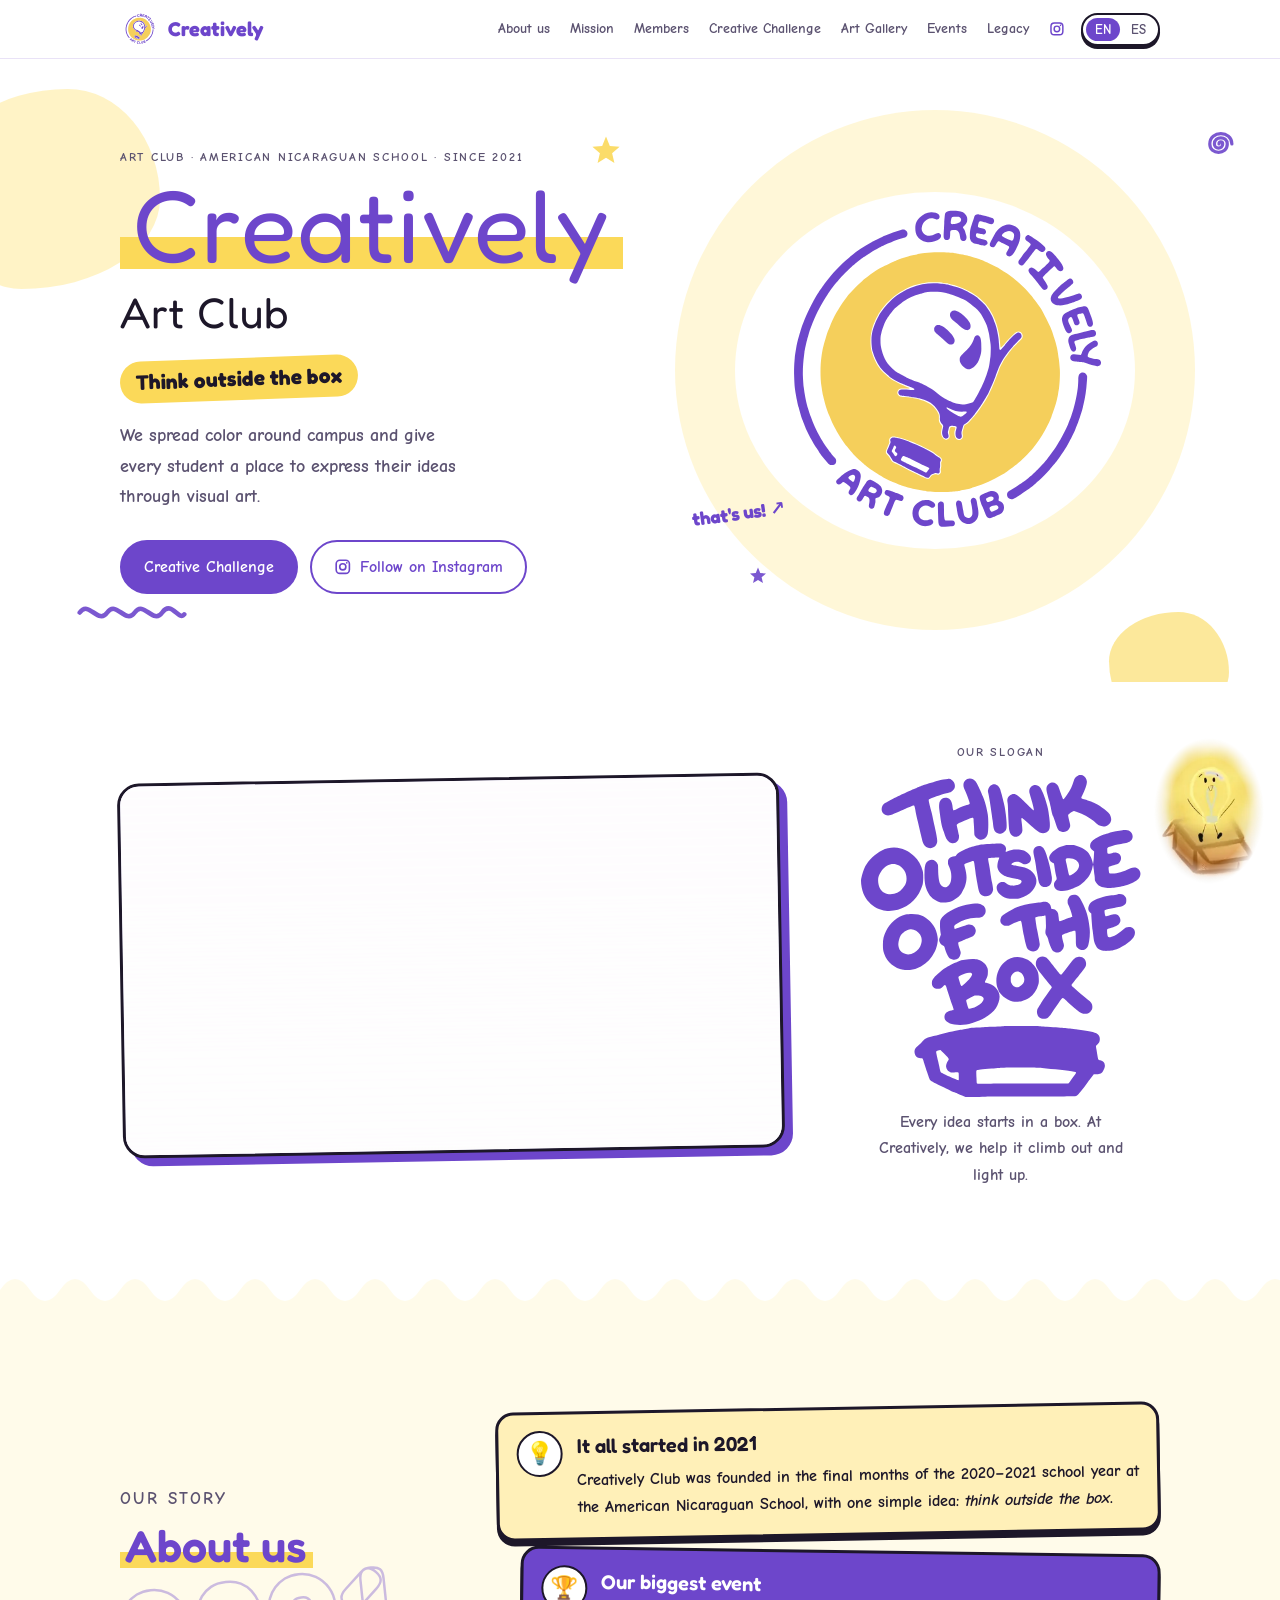
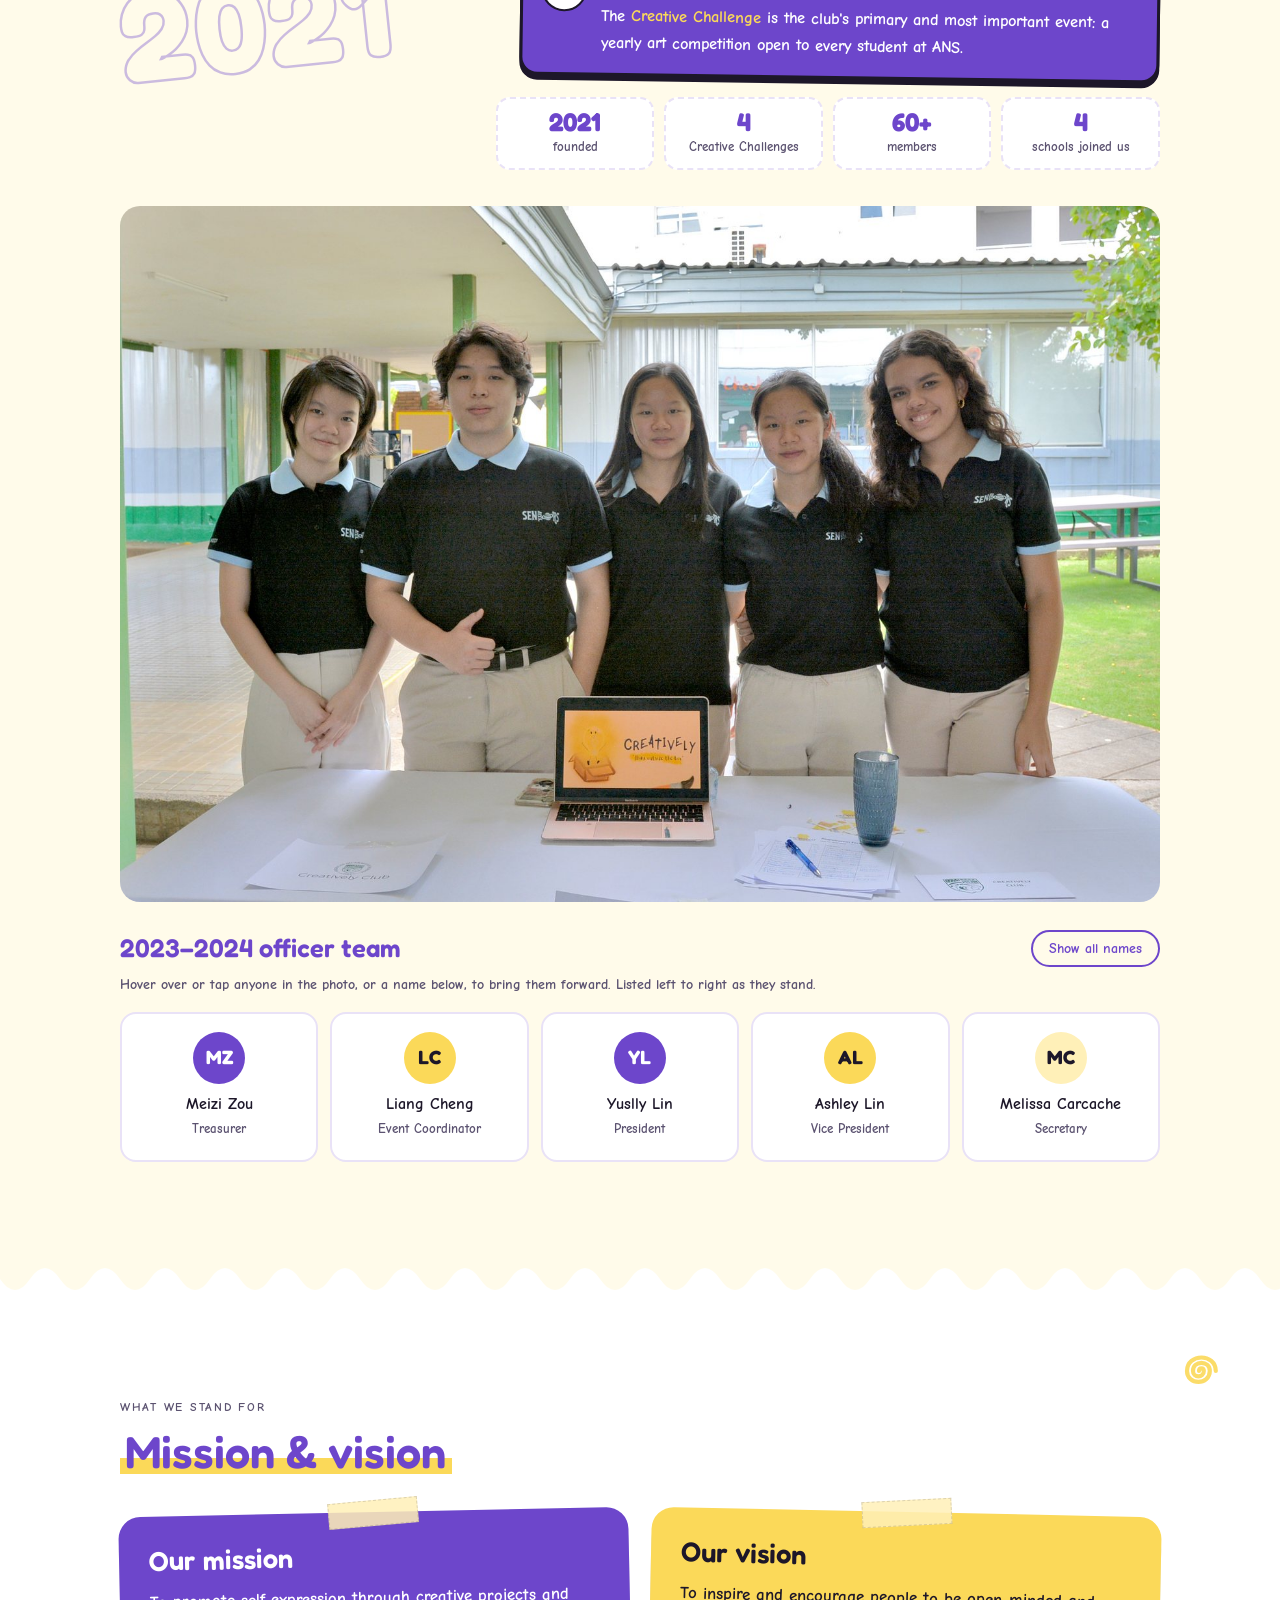
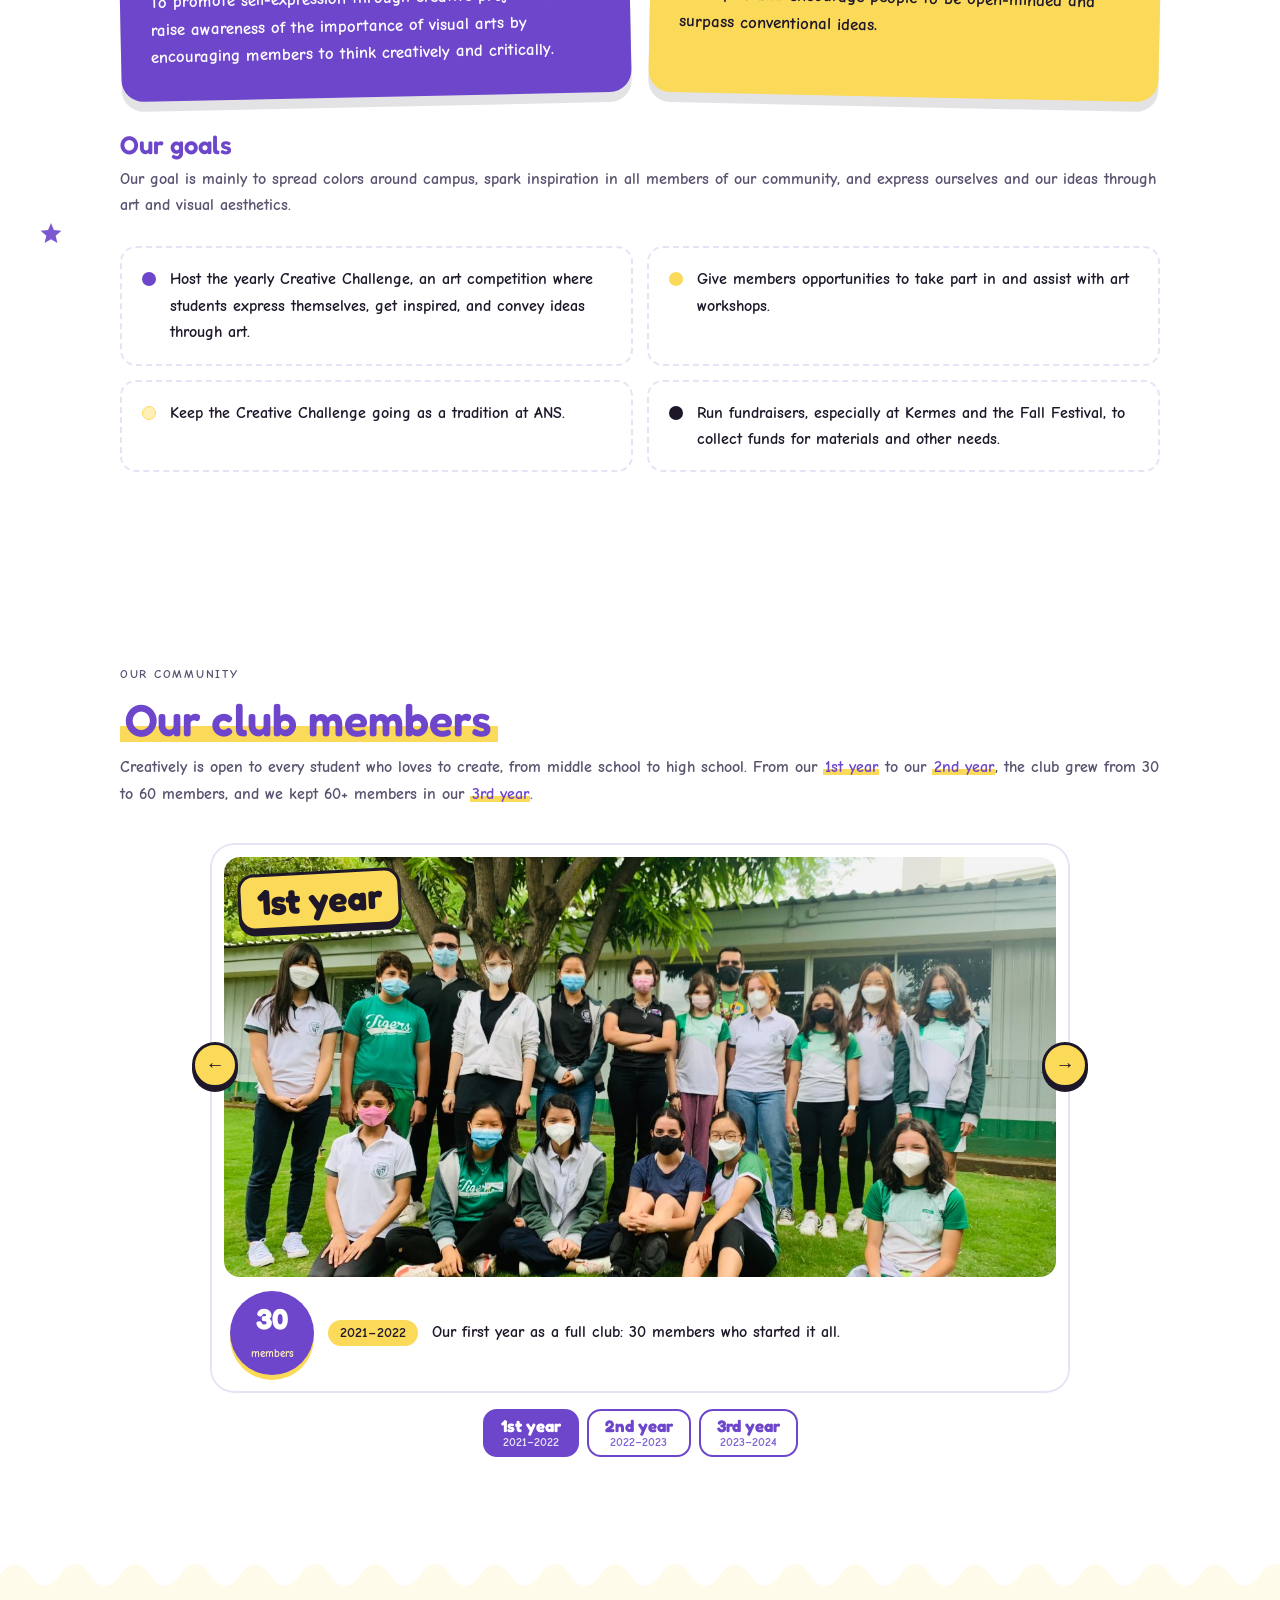
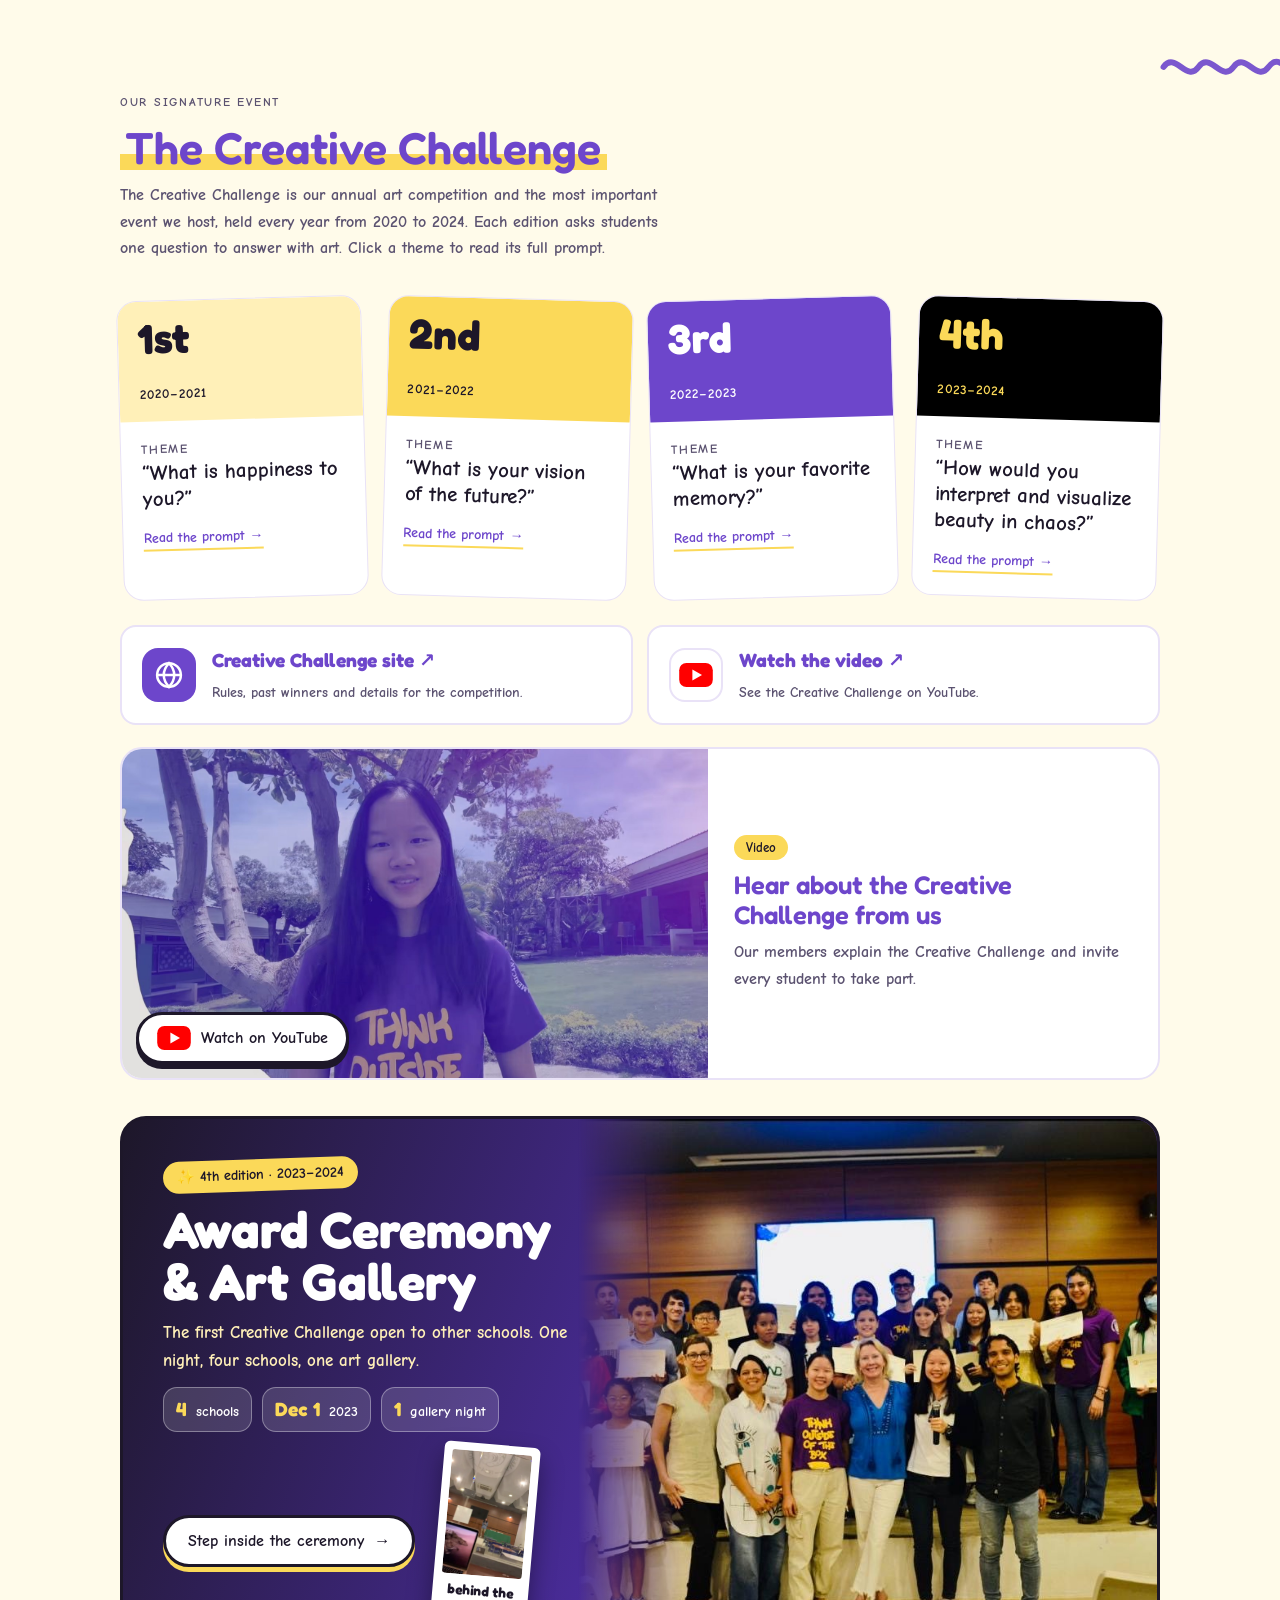
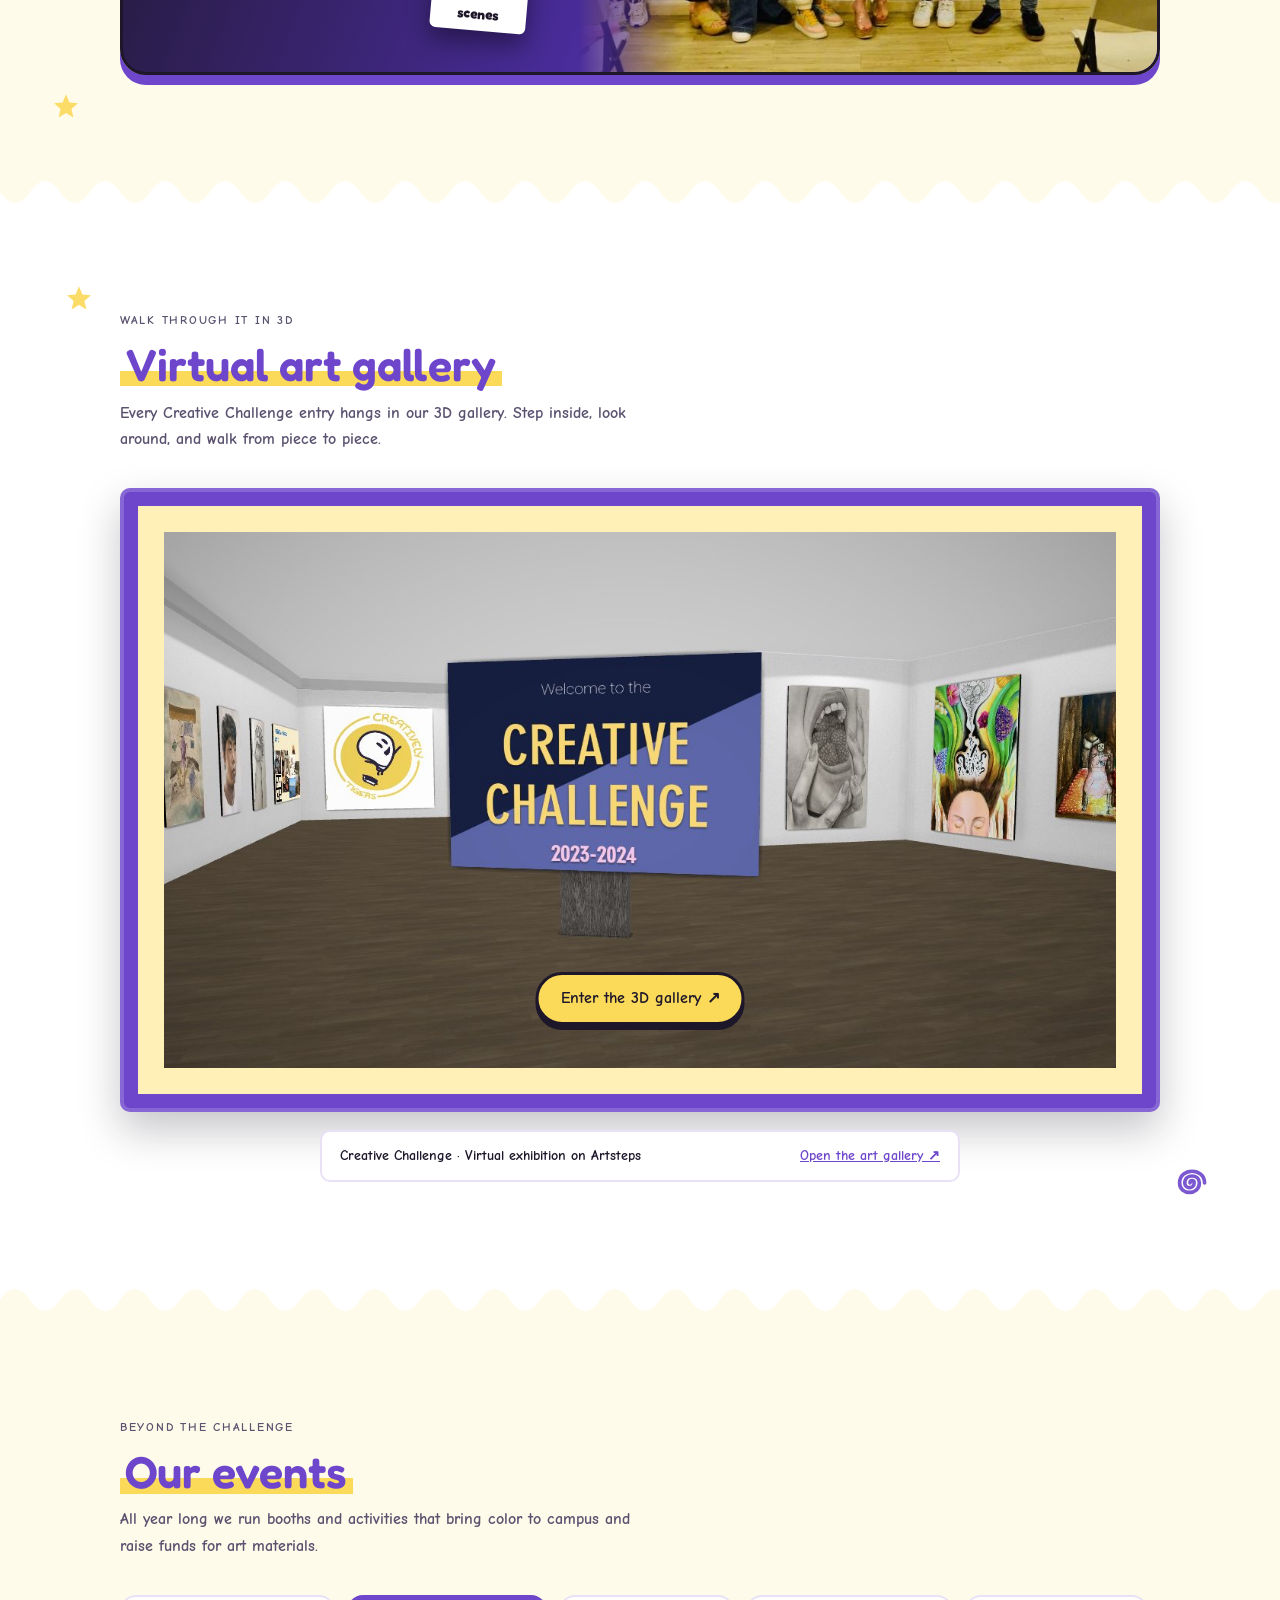
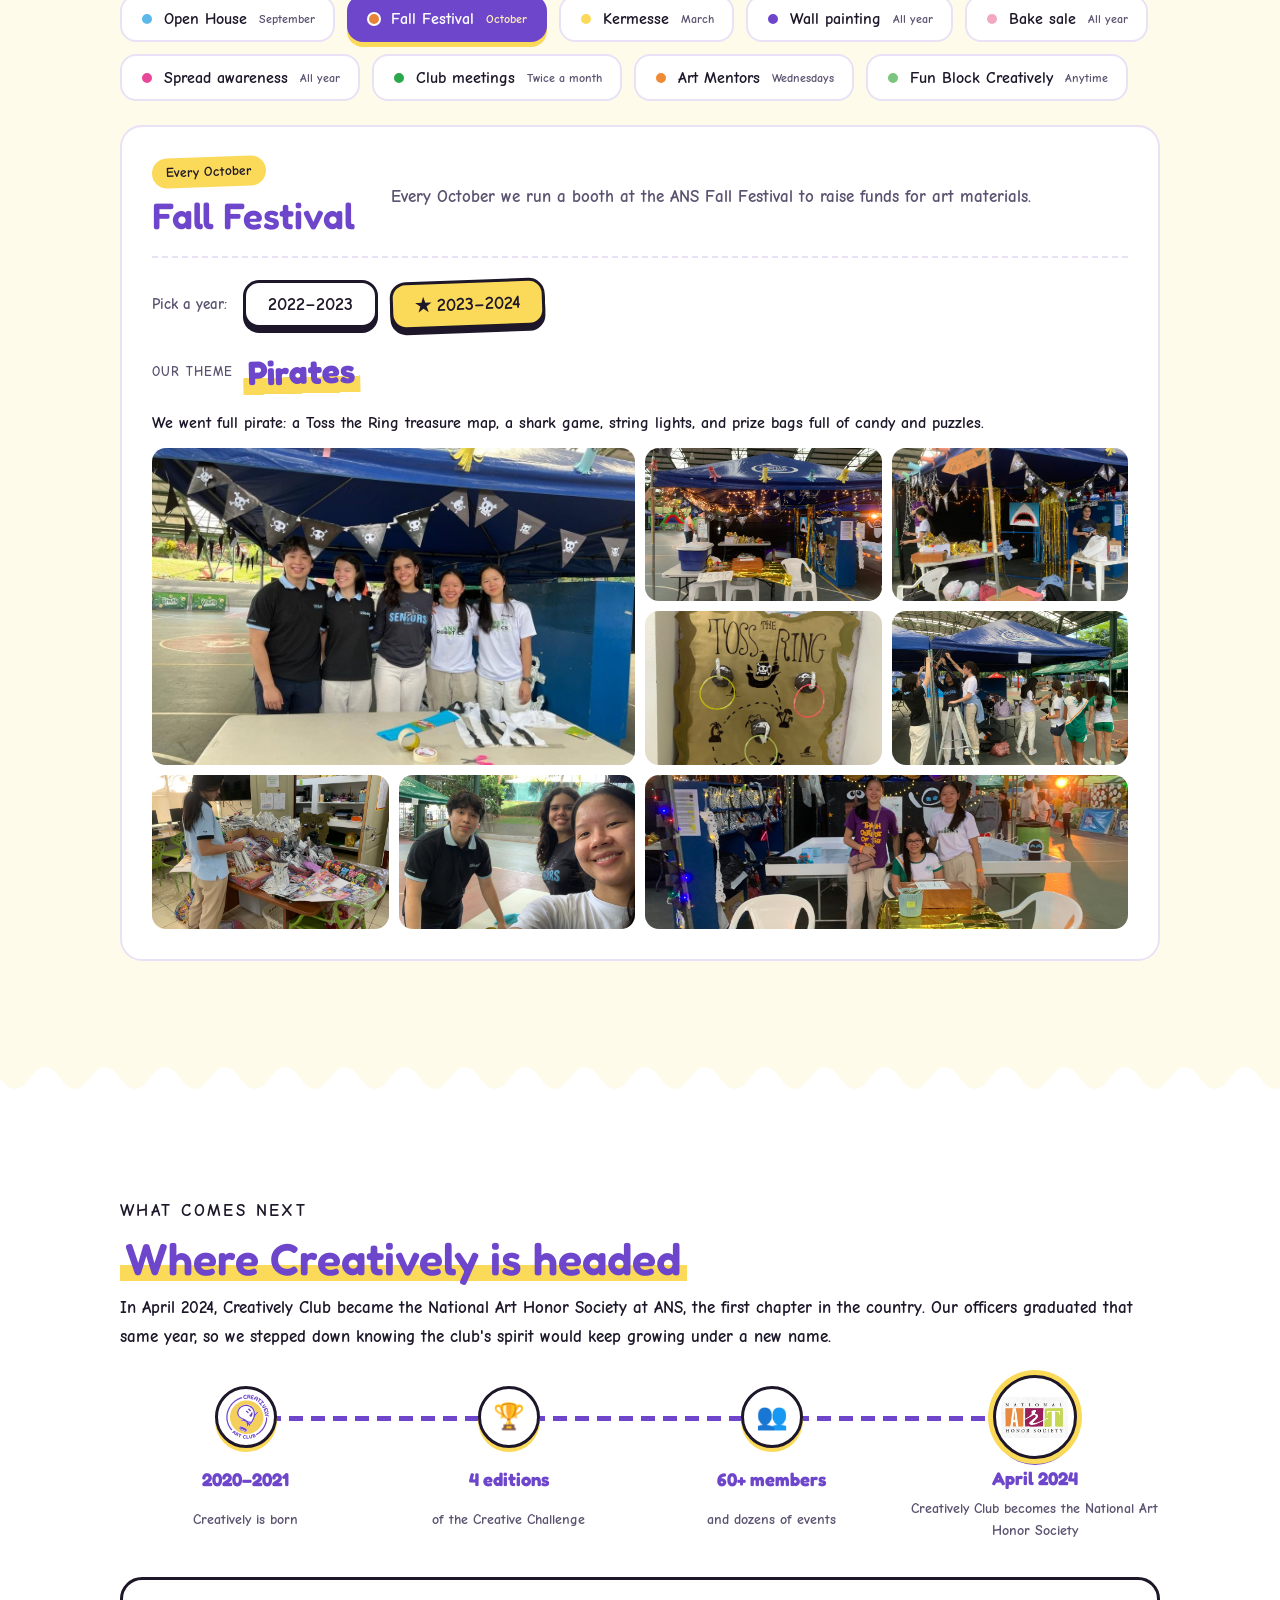
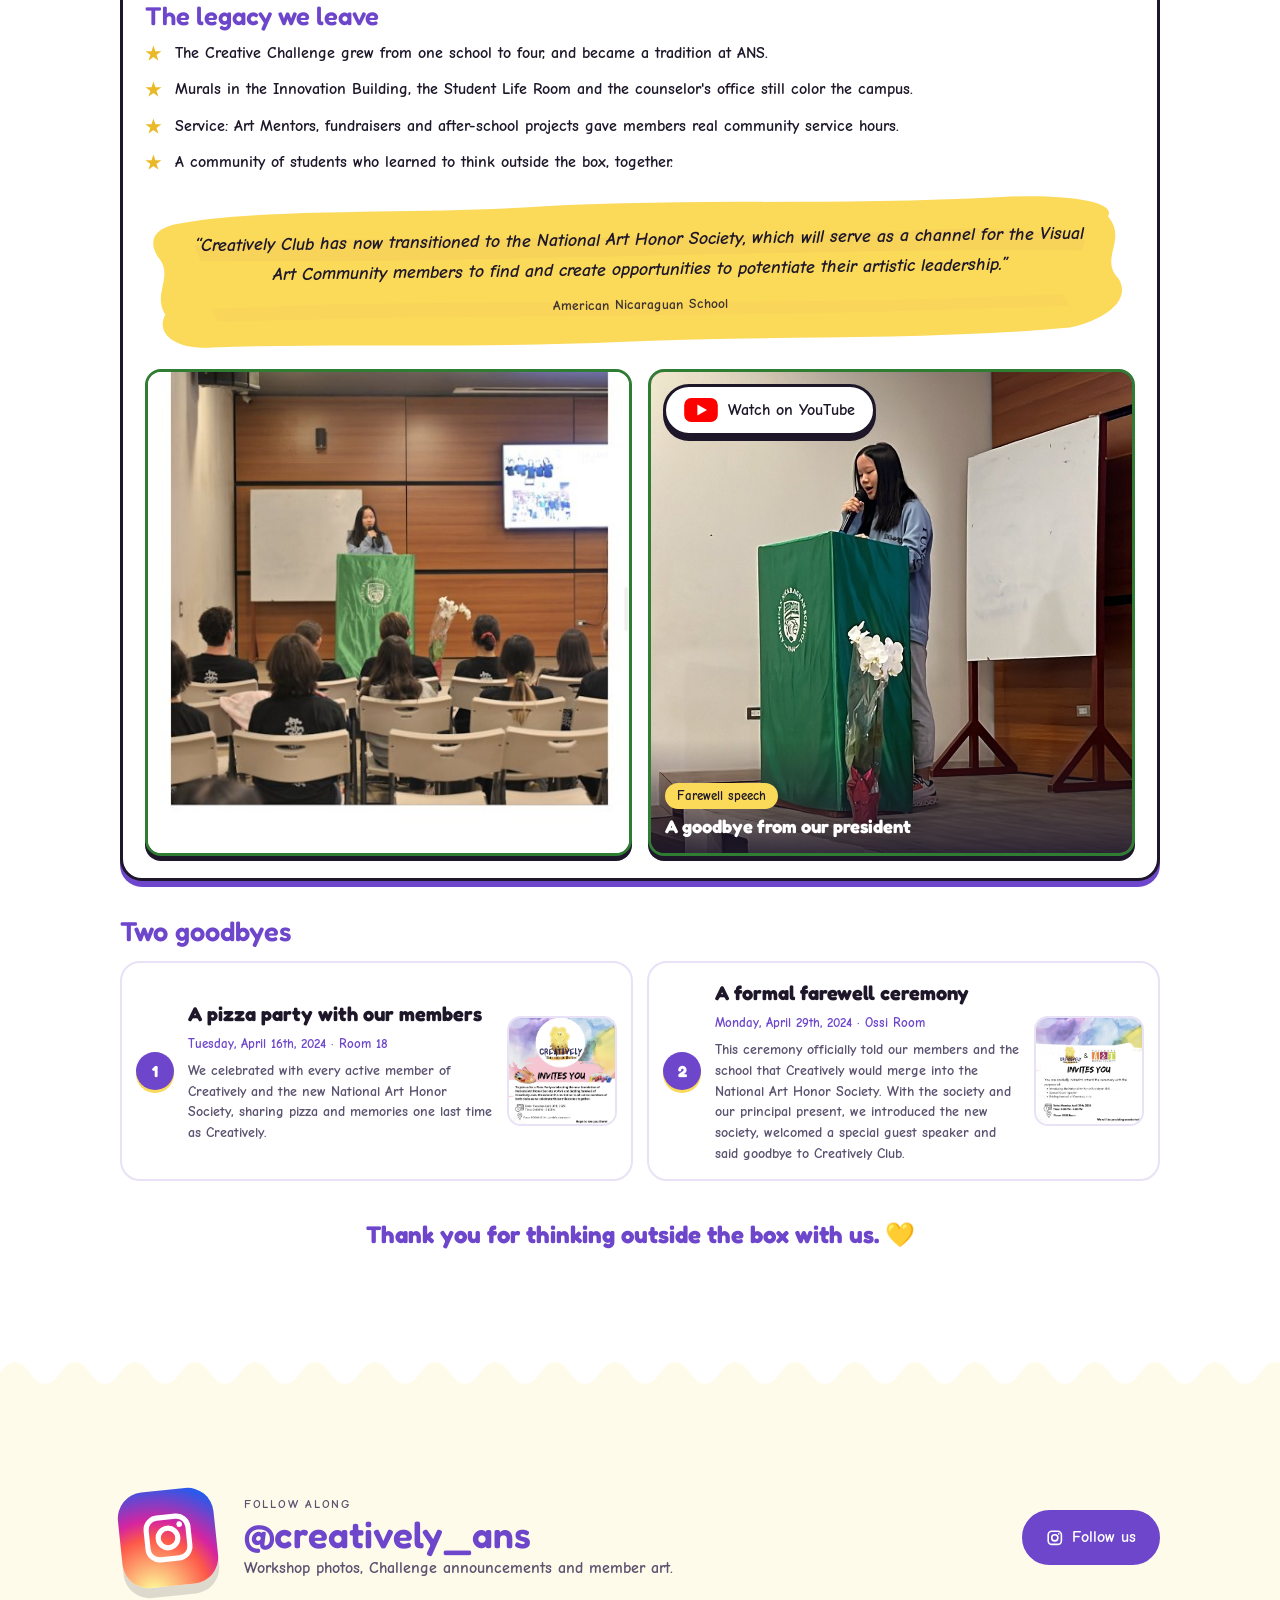
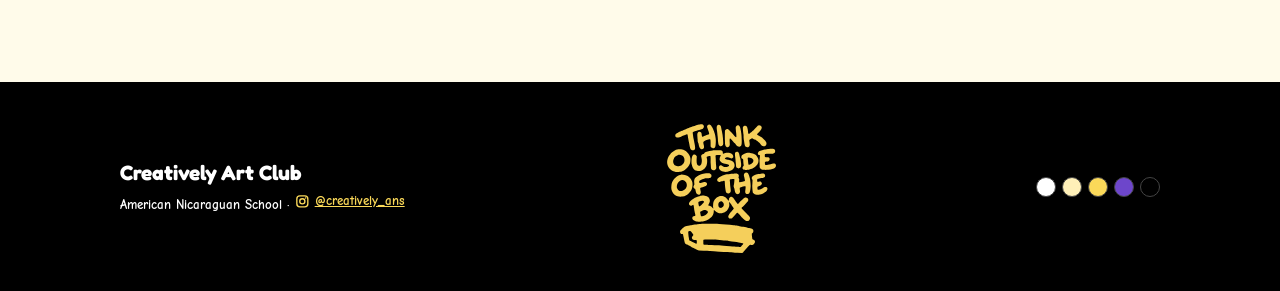
==== index.html @ 50bb0e53 "Add Creatively website" ====
<!doctype html>
<html lang="en">
<head>
<meta charset="utf-8">
<meta name="viewport" content="width=device-width, initial-scale=1, viewport-fit=cover">
<title>Creatively Art Club</title>
<link rel="preconnect" href="https://fonts.googleapis.com">
<link rel="stylesheet" href="https://fonts.googleapis.com/css2?family=Fredoka:wght@400;500;600;700&family=Comic+Neue:wght@700&family=Oswald:wght@300;500;700&display=swap">
<link rel="stylesheet" href="css/style.css">

</head>
<body>
<nav><div class="wrap">
  <a class="brand" href="#top"><img src="assets/img/logo.svg" alt="">Creatively</a>
  <div class="nav-right"><div class="navlinks"><a href="#about">About us</a><a href="#mission">Mission</a><a href="#members">Members</a><a href="#challenge">Creative Challenge</a><a href="#gallery">Art Gallery</a><a href="#events">Events</a><a href="#legacy">Legacy</a><a class="navig" href="https://www.instagram.com/creatively_ans/" target="_blank" rel="noopener" aria-label="Instagram"><svg class="ig" viewBox="0 0 24 24" fill="none" stroke="currentColor" stroke-width="2.2" aria-hidden="true"><rect x="3" y="3" width="18" height="18" rx="5"/><circle cx="12" cy="12" r="4.2"/><circle cx="17.4" cy="6.6" r="1.2" fill="currentColor" stroke="none"/></svg></a></div><button class="lang-btn" id="langBtn" aria-label="Español / English"><span data-l="en" class="on">EN</span><span data-l="es">ES</span></button></div>
</div></nav>

<header class="hero" id="top"><span class="splat" style="width:220px;height:200px;background:var(--cream);left:-60px;top:30px;opacity:.8"></span><span class="splat" style="width:120px;height:110px;background:var(--sun);right:4%;bottom:-40px;opacity:.6"></span><span class="doodle y float" style="left:46%;top:12%"><svg viewBox="0 0 40 40" width="34" height="34"><path d="M20 3l4.5 11 11.5 1-8.8 7.6 2.7 11.4L20 28l-9.9 6 2.7-11.4L4 15l11.5-1z" fill="currentColor"/></svg></span><span class="doodle float d2" style="left:6%;bottom:8%"><svg viewBox="0 0 120 30" width="110"><path d="M3 18c10-14 20 14 30 0s20 14 30 0 20 14 30 0 18 10 24 2" fill="none" stroke="currentColor" stroke-width="5" stroke-linecap="round"/></svg></span><span class="doodle float d3" style="right:3%;top:10%"><svg viewBox="0 0 50 50" width="46" height="46"><path d="M25 25c0-3 4-3 4 0 0 6-9 6-9 0 0-9 14-9 14 0 0 12-19 12-19 0 0-15 24-15 24 0" fill="none" stroke="currentColor" stroke-width="3.5" stroke-linecap="round"/></svg></span><span class="doodle float" style="right:40%;bottom:14%"><svg viewBox="0 0 40 40" width="20" height="20"><path d="M20 3l4.5 11 11.5 1-8.8 7.6 2.7 11.4L20 28l-9.9 6 2.7-11.4L4 15l11.5-1z" fill="currentColor"/></svg></span><div class="wrap">
  <div>
    <p class="eyebrow">Art Club · American Nicaraguan School · Since 2021</p>
    <h1><span class="mark brushy" style="display:inline-block;font-size:1em;color:inherit;margin:0">Creatively<svg class="brush" viewBox="0 0 120 40" aria-hidden="true"><rect x="40" y="16" width="78" height="9" rx="4.5" fill="#EF8B34"/><rect x="26" y="13" width="18" height="15" rx="3" fill="#3B7DD8"/><rect x="29" y="13" width="3" height="15" fill="#9CC3F5"/><path d="M27 14 C14 12 4 16 1 20 C4 24 14 28 27 27 Z" fill="#FBD959" stroke="#e9b928" stroke-width="1.5"/></svg></span><span>Art Club</span></h1>
    <span class="motto">Think outside the box</span>
    <p class="lede">We spread color around campus and give every student a place to express their ideas through visual art.</p>
    <div class="cta">
      <a class="btn solid" href="#challenge">Creative Challenge</a>
      <a class="btn ghost" href="https://www.instagram.com/creatively_ans/" target="_blank" rel="noopener"><svg class="ig" viewBox="0 0 24 24" fill="none" stroke="currentColor" stroke-width="2.2" aria-hidden="true"><rect x="3" y="3" width="18" height="18" rx="5"/><circle cx="12" cy="12" r="4.2"/><circle cx="17.4" cy="6.6" r="1.2" fill="currentColor" stroke="none"/></svg>Follow on Instagram</a>
    </div>
  </div>
  <div class="sunbox" data-bulb="That's me on our logo!"><span class="scribble" style="left:-4%;bottom:6%">that's us! ↗</span><img src="assets/img/logo.svg" alt="Creatively Art Club logo: a smiling light bulb inside a yellow circle"></div>
</div></header>

<section class="slogan" id="slogan"><div class="wrap sl-grid">
  <figure class="gifbox" data-bulb="That's me lighting up!">
    <img src="assets/img/slogan-anim.gif" alt="Animation: a light bulb pops out of a cardboard box, lights up, and the words Creatively, Think outside the box appear">
  </figure>
  <div class="sl-art" data-bulb="Think outside of the box!">
    <p class="eyebrow">Our slogan</p>
    <span class="sl-swap"><img class="sl-img" src="assets/img/sl_p.svg" alt="Think outside of the box"><img class="sl-img sl-y" src="assets/img/sl_y.svg" alt=""></span>
    <p class="sl-txt">Every idea starts in a box. At Creatively, we help it climb out and light up.</p>
  </div>
</div></section>

<div class="wave" aria-hidden="true"></div>
<section class="band" id="about"><div class="wrap">
  <div class="about ab2" data-bulb="Since 2021 at ANS!">
    <div class="ab-left">
      <p class="eyebrow">Our story</p>
      <h2><span class="mark">About us</span></h2>
      <span class="ab-year" aria-hidden="true">2021</span>
    </div>
    <div class="ab-right">
      <div class="ab-card ab-c1"><span class="ab-ic" aria-hidden="true">💡</span><div><b>It all started in 2021</b><p>Creatively Club was founded in the final months of the 2020–2021 school year at the American Nicaraguan School, with one simple idea: <em>think outside the box</em>.</p></div></div>
      <div class="ab-card ab-c2"><span class="ab-ic" aria-hidden="true">🏆</span><div><b>Our biggest event</b><p>The <strong>Creative Challenge</strong> is the club's primary and most important event: a yearly art competition open to every student at ANS.</p></div></div>
      <div class="ab-stats"><span><b>2021</b>founded</span><span><b>4</b>Creative Challenges</span><span><b>60+</b>members</span><span><b>4</b>schools joined us</span></div>
    </div>
  </div>
  <figure class="photo" id="team">
    <img class="base" src="assets/img/team.jpg" alt="The five 2023–2024 club officers standing behind the Creatively sign-up table">
    <img class="cut" data-p="meizi" alt="" style="left:9.929%;top:21.261%;width:14.929%" src="assets/img/cut-3acd2af4.webp"><img class="cut" data-p="liang" alt="" style="left:25.786%;top:16.667%;width:19.286%" src="assets/img/cut-8b5fb912.webp"><img class="cut" data-p="yuslly" alt="" style="left:45.214%;top:22.329%;width:14.071%" src="assets/img/cut-05dbce56.webp"><img class="cut" data-p="ashley" alt="" style="left:57.643%;top:23.291%;width:15.071%" src="assets/img/cut-6209467d.webp"><img class="cut" data-p="melissa" alt="" style="left:71.429%;top:17.308%;width:17.857%" src="assets/img/cut-ee79d75e.webp">
    <svg viewBox="0 0 1400 936" preserveAspectRatio="none" aria-label="Officers in the photo"><path class="hit" data-p="meizi" tabindex="0" role="button" aria-label="Meizi Zou, Treasurer" d="M255 758 L217 754 L217 748 L227 746 L230 743 L224 738 L191 744 L186 741 L186 670 L177 670 L174 666 L180 628 L158 600 L136 564 L132 531 L132 484 L118 473 L116 464 L136 410 L154 382 L169 372 L200 360 L213 350 L220 342 L228 338 L226 325 L216 292 L218 268 L228 237 L248 216 L265 210 L277 202 L288 200 L313 210 L327 222 L336 230 L344 248 L344 280 L338 296 L338 315 L328 328 L308 344 L304 353 L284 370 L300 374 L306 382 L310 380 L316 367 L318 366 L329 368 L338 375 L340 387 L344 394 L338 405 L332 407 L334 418 L330 432 L320 437 L320 440 L326 444 L326 454 L322 459 L324 465 L332 473 L324 481 L324 490 L332 496 L330 512 L330 535 L334 550 L341 558 L345 558 L352 552 L358 554 L360 566 L358 574 L368 585 L348 628 L348 651 L334 658 L324 666 L316 668 L310 666 L308 672 L322 682 L318 698 L302 711 L295 724 L277 728 L266 738 L259 740 L258 747 L266 748 L268 754 L264 758 L259 756 L255 758Z"/><path class="hit" data-p="liang" tabindex="0" role="button" aria-label="Liang Cheng, Event Coordinator" d="M477 628 L455 628 L447 626 L426 612 L396 600 L375 588 L360 575 L360 566 L358 559 L362 555 L354 551 L351 542 L348 547 L348 555 L343 558 L338 556 L332 545 L330 535 L330 512 L332 494 L324 489 L324 480 L332 472 L322 460 L328 454 L324 449 L328 443 L326 436 L330 432 L334 418 L332 411 L342 400 L346 388 L364 355 L392 338 L435 324 L446 314 L448 304 L452 299 L452 293 L442 273 L437 268 L427 266 L424 263 L430 241 L422 219 L424 207 L432 193 L452 172 L477 160 L489 158 L526 172 L540 182 L546 188 L552 205 L556 238 L542 275 L538 296 L538 303 L548 316 L603 334 L615 340 L624 350 L634 365 L636 381 L644 387 L652 405 L654 425 L660 441 L660 456 L662 460 L656 466 L628 478 L612 484 L602 484 L604 488 L600 492 L600 510 L612 542 L614 569 L604 579 L602 595 L599 600 L556 616 L547 614 L543 620 L536 622 L519 626 L497 624 L477 628Z"/><path class="hit" data-p="yuslly" tabindex="0" role="button" aria-label="Yuslly Lin, President" d="M816 666 L800 664 L782 656 L695 652 L677 648 L641 650 L634 656 L629 658 L626 655 L608 623 L610 575 L614 569 L612 548 L616 541 L616 531 L614 509 L604 493 L604 487 L607 484 L620 482 L662 464 L664 459 L660 455 L660 441 L654 425 L652 404 L642 383 L638 381 L634 374 L650 357 L660 338 L668 306 L674 264 L684 237 L698 220 L717 210 L742 210 L751 216 L764 230 L770 238 L782 274 L796 337 L808 355 L828 372 L822 376 L820 387 L812 389 L812 415 L806 419 L810 441 L802 454 L808 472 L802 476 L802 483 L800 487 L808 494 L808 507 L813 508 L816 511 L816 517 L820 540 L818 642 L822 661 L816 666Z"/><path class="hit" data-p="ashley" tabindex="0" role="button" aria-label="Ashley Lin, Vice President" d="M937 634 L910 632 L886 626 L867 618 L843 616 L832 612 L832 607 L836 597 L850 580 L840 544 L840 523 L842 510 L826 512 L812 508 L806 499 L808 492 L800 487 L802 477 L808 474 L802 455 L810 441 L806 421 L812 415 L810 407 L814 390 L820 388 L822 379 L825 378 L835 382 L844 397 L850 402 L864 402 L874 395 L874 376 L880 352 L868 335 L858 313 L848 272 L856 243 L875 228 L899 220 L917 222 L927 226 L948 245 L952 256 L956 272 L962 285 L962 296 L968 312 L992 350 L1010 366 L1012 373 L1006 377 L1006 384 L1009 388 L1016 392 L1014 398 L998 402 L992 406 L992 411 L984 418 L980 429 L982 433 L980 438 L973 436 L966 440 L971 448 L977 446 L984 448 L986 453 L986 458 L982 460 L984 468 L990 471 L990 474 L996 481 L994 485 L996 489 L992 495 L984 500 L994 513 L992 516 L998 527 L994 534 L986 540 L992 549 L990 555 L995 556 L998 552 L1003 552 L1010 548 L1013 550 L1019 546 L1022 547 L1024 571 L1030 586 L1030 597 L1028 600 L1030 608 L1021 618 L973 628 L937 634Z"/><path class="hit" data-p="melissa" tabindex="0" role="button" aria-label="Melissa Carcache, Secretary" d="M1256 760 L1232 758 L1227 744 L1224 744 L1226 752 L1225 758 L1208 760 L1204 756 L1202 746 L1202 713 L1208 695 L1220 669 L1222 652 L1221 632 L1217 632 L1179 652 L1163 654 L1107 654 L1059 644 L1051 640 L1026 615 L1030 610 L1028 589 L1032 584 L1032 574 L1028 562 L1022 555 L1020 545 L1018 544 L1012 548 L1009 546 L1006 550 L1000 550 L995 554 L992 552 L992 547 L988 541 L994 534 L998 526 L994 522 L994 510 L990 506 L990 500 L990 496 L994 493 L998 482 L990 474 L992 470 L986 468 L984 464 L984 459 L988 457 L984 446 L972 448 L968 441 L973 436 L979 440 L983 438 L982 434 L984 431 L980 427 L984 417 L992 412 L995 404 L1000 404 L1009 400 L1014 400 L1016 395 L1014 388 L1009 388 L1006 384 L1008 379 L1012 375 L1012 369 L1016 364 L1016 358 L1004 301 L1002 243 L1028 192 L1045 174 L1062 164 L1083 164 L1097 166 L1115 176 L1128 186 L1144 191 L1154 203 L1154 209 L1160 226 L1168 239 L1176 261 L1210 304 L1220 328 L1242 349 L1250 369 L1256 402 L1266 443 L1264 461 L1260 468 L1270 549 L1268 591 L1256 646 L1250 688 L1256 744 L1260 756 L1256 760Z"/></svg>
    <div class="ptag" data-p="meizi" style="left:17.36%;top:15.68%"><b>Meizi Zou</b><small>Treasurer</small></div><div class="ptag" data-p="liang" style="left:35.21%;top:11.09%"><b>Liang Cheng</b><small>Event Coordinator</small></div><div class="ptag" data-p="yuslly" style="left:51.14%;top:16.75%"><b>Yuslly Lin</b><small>President</small></div><div class="ptag" data-p="ashley" style="left:65.43%;top:17.71%"><b>Ashley Lin</b><small>Vice President</small></div><div class="ptag" data-p="melissa" style="left:79.96%;top:11.73%"><b>Melissa Carcache</b><small>Secretary</small></div>
  </figure>
  <div class="teamhead"><h3>2023–2024 officer team</h3><button class="toggle" id="showall" aria-pressed="false">Show all names</button></div>
  <p class="hint">Hover over or tap anyone in the photo, or a name below, to bring them forward. Listed left to right as they stand.</p>
  <ul class="team"><li><button class="mem" data-p="meizi"><span class="av" style="background:var(--violet);color:#fff">MZ</span><b>Meizi Zou</b><small>Treasurer</small></button></li><li><button class="mem" data-p="liang"><span class="av" style="background:var(--sun);color:#1d1729">LC</span><b>Liang Cheng</b><small>Event Coordinator</small></button></li><li><button class="mem" data-p="yuslly"><span class="av" style="background:var(--violet);color:#fff">YL</span><b>Yuslly Lin</b><small>President</small></button></li><li><button class="mem" data-p="ashley"><span class="av" style="background:var(--sun);color:#1d1729">AL</span><b>Ashley Lin</b><small>Vice President</small></button></li><li><button class="mem" data-p="melissa"><span class="av" style="background:var(--cream);color:#1d1729">MC</span><b>Melissa Carcache</b><small>Secretary</small></button></li></ul>
</div></section>
<div class="wave down" aria-hidden="true"></div>

<section id="mission"><span class="doodle y float" style="right:4%;top:40px"><svg viewBox="0 0 50 50" width="60" height="60"><path d="M25 25c0-3 4-3 4 0 0 6-9 6-9 0 0-9 14-9 14 0 0 12-19 12-19 0 0-15 24-15 24 0" fill="none" stroke="currentColor" stroke-width="3.5" stroke-linecap="round"/></svg></span><span class="doodle float d2" style="left:3%;top:60%"><svg viewBox="0 0 40 40" width="26" height="26"><path d="M20 3l4.5 11 11.5 1-8.8 7.6 2.7 11.4L20 28l-9.9 6 2.7-11.4L4 15l11.5-1z" fill="currentColor"/></svg></span><div class="wrap">
  <div class="head"><p class="eyebrow">What we stand for</p><h2><span class="mark">Mission &amp; vision</span></h2></div>
  <div class="mv">
    <article class="m" data-bulb="Our mission: express yourself through art!"><span class="tape"></span><h3>Our mission</h3><p>To promote self-expression through creative projects and raise awareness of the importance of visual arts by encouraging members to think creatively and critically.</p></article>
    <article class="v" data-bulb="Open minds, new ideas!"><span class="tape"></span><h3>Our vision</h3><p>To inspire and encourage people to be open-minded and surpass conventional ideas.</p></article>
  </div>
  <div class="gintro"><h3>Our goals</h3><p>Our goal is mainly to spread colors around campus, spark inspiration in all members of our community, and express ourselves and our ideas through art and visual aesthetics.</p></div>
  <ul class="goals">
    <li><span class="dot" style="background:var(--violet)"></span><span>Host the yearly <b>Creative Challenge</b>, an art competition where students express themselves, get inspired, and convey ideas through art.</span></li>
    <li><span class="dot" style="background:var(--sun)"></span><span>Give members opportunities to take part in and assist with <b>art workshops</b>.</span></li>
    <li><span class="dot" style="background:var(--cream);border:1px solid var(--sun)"></span><span>Keep the Creative Challenge going as a <b>tradition at ANS</b>.</span></li>
    <li><span class="dot" style="background:var(--fg)"></span><span>Run <b>fundraisers</b>, especially at Kermes and the Fall Festival, to collect funds for materials and other needs.</span></li>
  </ul>
</div></section>
<section id="members"><div class="wrap">
  <div class="head mb-head"><p class="eyebrow">Our community</p><h2><span class="mark">Our club members</span></h2><p style="color:var(--muted)">Creatively is open to every student who loves to create, from middle school to high school. From our <b class="em">1st year</b> to our <b class="em">2nd year</b>, the club grew from 30 to 60 members, and we kept 60+ members in our <b class="em">3rd year</b>.</p></div>
  <div class="mb-car" data-bulb="We grew so much!">
    <div class="mb-track" id="mbTrack" tabindex="0" aria-label="Club members by year"><figure class="mb-slide" data-i="0" aria-label="1st year, 2021–2022">
        <div class="mb-imgwrap"><img src="assets/img/mb1.jpg" alt="Creatively club members, 1st year (2021–2022)" loading="lazy"><span class="mb-ord">1st year</span></div>
        <figcaption><span class="mb-count"><b>30</b><small>members</small></span><span class="mb-yr">2021–2022</span><span class="mb-desc">Our first year as a full club: 30 members who started it all.</span></figcaption>
      </figure><figure class="mb-slide" data-i="1" aria-label="2nd year, 2022–2023">
        <div class="mb-imgwrap"><img src="assets/img/mb2.jpg" alt="Creatively club members, 2nd year (2022–2023)" loading="lazy"><span class="mb-ord">2nd year</span></div>
        <figcaption><span class="mb-count"><b>60</b><small>members</small></span><span class="mb-yr">2022–2023</span><span class="mb-desc">We doubled, growing to 60 members, and got our first “Think outside of the box” shirts.</span></figcaption>
      </figure><figure class="mb-slide" data-i="2" aria-label="3rd year, 2023–2024">
        <div class="mb-imgwrap"><img src="assets/img/mb3.jpg" alt="Creatively club members, 3rd year (2023–2024)" loading="lazy"><span class="mb-ord">3rd year</span></div>
        <figcaption><span class="mb-count"><b>60+</b><small>members</small></span><span class="mb-yr">2023–2024</span><span class="mb-desc">We kept growing, with 60+ members from middle school and high school.</span></figcaption>
      </figure></div>
    <button class="mb-arrow prev" id="mbPrev" aria-label="Previous year">←</button>
    <button class="mb-arrow next" id="mbNext" aria-label="Next year">→</button>
    <div class="mb-dots" role="group" aria-label="Choose a year"><button class="mb-dot on" data-i="0" aria-label="Show 1st year"><b>1st year</b><small>2021–2022</small></button><button class="mb-dot" data-i="1" aria-label="Show 2nd year"><b>2nd year</b><small>2022–2023</small></button><button class="mb-dot" data-i="2" aria-label="Show 3rd year"><b>3rd year</b><small>2023–2024</small></button></div>
  </div>
</div></section>

<div class="wave" aria-hidden="true"></div>
<section class="band" id="challenge"><span class="doodle float" style="right:-20px;top:50px"><svg viewBox="0 0 120 30" width="140"><path d="M3 18c10-14 20 14 30 0s20 14 30 0 20 14 30 0 18 10 24 2" fill="none" stroke="currentColor" stroke-width="5" stroke-linecap="round"/></svg></span><span class="doodle y float d3" style="left:4%;bottom:40px"><svg viewBox="0 0 40 40" width="30" height="30"><path d="M20 3l4.5 11 11.5 1-8.8 7.6 2.7 11.4L20 28l-9.9 6 2.7-11.4L4 15l11.5-1z" fill="currentColor"/></svg></span><div class="wrap">
  <div class="head"><p class="eyebrow">Our signature event</p><h2><span class="mark">The Creative Challenge</span></h2><p style="color:var(--muted)">The Creative Challenge is our annual art competition and the most important event we host, held every year from 2020 to 2024. Each edition asks students one question to answer with art. Click a theme to read its full prompt.</p></div>
  <div class="chips" data-bulb="Click a theme to read the prompt!">
    <article class="chip c1" data-ed="0" role="button" tabindex="0" aria-haspopup="dialog"><div class="swatch"><span class="ed">1st</span><span class="yr">2020–2021</span></div><div class="body"><p class="eyebrow">Theme</p><q>What is happiness to you?</q><span class="more">Read the prompt →</span></div></article>
    <article class="chip c2" data-ed="1" role="button" tabindex="0" aria-haspopup="dialog"><div class="swatch"><span class="ed">2nd</span><span class="yr">2021–2022</span></div><div class="body"><p class="eyebrow">Theme</p><q>What is your vision of the future?</q><span class="more">Read the prompt →</span></div></article>
    <article class="chip c3" data-ed="2" role="button" tabindex="0" aria-haspopup="dialog"><div class="swatch"><span class="ed">3rd</span><span class="yr">2022–2023</span></div><div class="body"><p class="eyebrow">Theme</p><q>What is your favorite memory?</q><span class="more">Read the prompt →</span></div></article>
    <article class="chip c4" data-ed="3" role="button" tabindex="0" aria-haspopup="dialog"><div class="swatch"><span class="ed">4th</span><span class="yr">2023–2024</span></div><div class="body"><p class="eyebrow">Theme</p><q>How would you interpret and visualize beauty in chaos?</q><span class="more">Read the prompt →</span></div></article>
  </div>
  <div class="links">
    
    <a class="link" href="https://creativechallenges.wixsite.com/creatively-club-ans" target="_blank" rel="noopener"><span class="lico web" aria-hidden="true"><svg viewBox="0 0 24 24" fill="none" stroke="currentColor" stroke-width="2" stroke-linecap="round"><circle cx="12" cy="12" r="9.5"/><path d="M2.5 12h19M12 2.5c2.8 3 4.2 6.2 4.2 9.5s-1.4 6.5-4.2 9.5c-2.8-3-4.2-6.2-4.2-9.5S9.2 5.5 12 2.5z"/></svg></span><span class="ltxt"><strong>Creative Challenge site ↗</strong><span>Rules, past winners and details for the competition.</span></span></a>
    <a class="link" href="https://www.youtube.com/watch?v=M2eYXpA9HO8" target="_blank" rel="noopener"><span class="lico yt" aria-hidden="true"><svg viewBox="0 0 28 20"><rect x="0" y="0" width="28" height="20" rx="6" fill="#FF0000"/><path d="M11 5.5v9l8-4.5z" fill="#fff"/></svg></span><span class="ltxt"><strong>Watch the video ↗</strong><span>See the Creative Challenge on YouTube.</span></span></a>
  </div>
    <a class="cc-vid" href="https://www.youtube.com/watch?v=ft2pqoqtm1w" target="_blank" rel="noopener" data-bulb="Press play and meet us!">
      <span class="cc-thumb"><img src="assets/img/ccv.jpg" alt="A Creatively member in our “Think outside of the box” shirt introducing the Creative Challenge" loading="lazy"><span class="aw-play"><svg viewBox="0 0 28 20" aria-hidden="true"><rect width="28" height="20" rx="6" fill="#FF0000"/><path d="M11 5.5v9l8-4.5z" fill="#fff"/></svg><b>Watch on YouTube</b></span></span>
      <span class="cc-info"><span class="aw-date">Video</span><strong>Hear about the Creative Challenge from us</strong><span>Our members explain the Creative Challenge and invite every student to take part.</span></span>
    </a>
  <a class="cer-teaser" href="ceremony.html" data-bulb="Our biggest night yet!">
    <img class="ct-bg" src="assets/img/cc3.jpg" alt="">
    <span class="ct-shade" aria-hidden="true"></span>
    <span class="ct-body">
      <span class="ct-badge">✨ 4th edition · 2023–2024</span>
      <span class="ct-title">Award Ceremony &amp; Art Gallery</span>
      <span class="ct-sub">The first Creative Challenge open to other schools. One night, four schools, one art gallery.</span>
      <span class="ct-stats"><span><b>4</b> schools</span><span><b>Dec 1</b> 2023</span><span><b>1</b> gallery night</span></span>
      <span class="ct-row"><span class="ct-btn">Step inside the ceremony <i aria-hidden="true">→</i></span><span class="ct-pol" aria-hidden="true"><img src="assets/img/ccg.webp" alt=""><small>behind the scenes</small></span></span>
    </span>
  </a>
</div></section>
<div class="wave down" aria-hidden="true"></div>

<section id="gallery"><span class="doodle y float" style="left:5%;top:70px"><svg viewBox="0 0 40 40" width="30" height="30"><path d="M20 3l4.5 11 11.5 1-8.8 7.6 2.7 11.4L20 28l-9.9 6 2.7-11.4L4 15l11.5-1z" fill="currentColor"/></svg></span><span class="doodle float d2" style="right:5%;bottom:60px"><svg viewBox="0 0 50 50" width="52" height="52"><path d="M25 25c0-3 4-3 4 0 0 6-9 6-9 0 0-9 14-9 14 0 0 12-19 12-19 0 0-15 24-15 24 0" fill="none" stroke="currentColor" stroke-width="3.5" stroke-linecap="round"/></svg></span><div class="wrap">
  <div class="head"><p class="eyebrow">Walk through it in 3D</p><h2><span class="mark">Virtual art gallery</span></h2><p style="color:var(--muted)">Every Creative Challenge entry hangs in our 3D gallery. Step inside, look around, and walk from piece to piece.</p></div>
  <div class="frame" data-bulb="Step inside our 3D gallery!"><div class="mat"><div class="screen" id="gal">
    <div class="room" aria-hidden="true"><div class="lw"></div><div class="rw"></div><div class="back"><div class="art"></div><div class="art"></div><div class="art"></div></div><div class="floor"></div></div>
    <a class="galshot" href="https://www.artsteps.com/view/64ee8c0fc514a47bf0f46963" target="_blank" rel="noopener" aria-label="Open the Creative Challenge 3D art gallery on Artsteps"><img src="assets/img/gal.jpg" alt="Inside the Creative Challenge 2023–2024 virtual gallery: a welcome sign surrounded by student artworks on white walls"><span class="galcta">Enter the 3D gallery ↗</span></a>
  </div></div></div>
  <div class="plaque"><span>Creative Challenge · Virtual exhibition on Artsteps</span><a href="https://www.artsteps.com/view/64ee8c0fc514a47bf0f46963" target="_blank" rel="noopener">Open the art gallery ↗</a></div>
</div></section>
<div class="wave" aria-hidden="true"></div>
<section class="band" id="events"><div class="wrap">
  <div class="head"><p class="eyebrow">Beyond the Challenge</p><h2><span class="mark">Our events</span></h2><p style="color:var(--muted)">All year long we run booths and activities that bring color to campus and raise funds for art materials.</p></div>
  <div class="ev-tabs" role="tablist" aria-label="Creatively events" data-bulb="Come visit our booths!"><button class="ev-tab" role="tab" id="tab-open" aria-controls="ev-open" aria-selected="false"><span class="ev-dot" style="background:#5BB8E8"></span>Open House<small>September</small></button><button class="ev-tab on" role="tab" id="tab-fall" aria-controls="ev-fall" aria-selected="true"><span class="ev-dot" style="background:#E8833A"></span>Fall Festival<small>October</small></button><button class="ev-tab" role="tab" id="tab-kermes" aria-controls="ev-kermes" aria-selected="false"><span class="ev-dot" style="background:#FBD959"></span>Kermesse<small>March</small></button><button class="ev-tab" role="tab" id="tab-wall" aria-controls="ev-wall" aria-selected="false"><span class="ev-dot" style="background:#6D46CB"></span>Wall painting<small>All year</small></button><button class="ev-tab" role="tab" id="tab-bake" aria-controls="ev-bake" aria-selected="false"><span class="ev-dot" style="background:#F2A7C3"></span>Bake sale<small>All year</small></button><button class="ev-tab" role="tab" id="tab-aware" aria-controls="ev-aware" aria-selected="false"><span class="ev-dot" style="background:#E8479A"></span>Spread awareness<small>All year</small></button><button class="ev-tab" role="tab" id="tab-meet" aria-controls="ev-meet" aria-selected="false"><span class="ev-dot" style="background:#2BA84A"></span>Club meetings<small>Twice a month</small></button><button class="ev-tab" role="tab" id="tab-mentor" aria-controls="ev-mentor" aria-selected="false"><span class="ev-dot" style="background:#EF8B34"></span>Art Mentors<small>Wednesdays</small></button><button class="ev-tab" role="tab" id="tab-funblock" aria-controls="ev-funblock" aria-selected="false"><span class="ev-dot" style="background:#7BC67E"></span>Fun Block Creatively<small>Anytime</small></button></div>
  <div class="ev-panel" id="ev-open" role="tabpanel" aria-labelledby="tab-open" hidden>
      <div class="ev-info"><span class="ev-when">Every September</span><h3>Open House</h3><p>Every September we set up at the ANS Open House to welcome new students and families and invite them to join the club.</p></div>
      <div class="ev-photos"><div class="ev-years" role="group" aria-label="Year"><button class="yr-chip on" aria-pressed="true" data-y="0">2023–2024</button></div><div class="ev-year" data-y="0"><p class="ev-note">Our first time ever attending an Open House! Our officers ran the Creatively table, sharing what the club does and selling drinks.</p><div class="ev-grid n2"><button class="ph" data-cap="Our officers at the Creatively table" aria-label="Open photo: Our officers at the Creatively table"><img src="assets/img/oh1.jpg" alt="Our officers at the Creatively table" loading="lazy"></button><button class="ph" data-cap="Meeting students at the Open House" aria-label="Open photo: Meeting students at the Open House"><img src="assets/img/oh2.jpg" alt="Meeting students at the Open House" loading="lazy"></button></div></div></div>
    </div><div class="ev-panel" id="ev-fall" role="tabpanel" aria-labelledby="tab-fall">
      <div class="ev-info"><span class="ev-when">Every October</span><h3>Fall Festival</h3><p>Every October we run a booth at the ANS Fall Festival to raise funds for art materials.</p></div>
      <div class="ev-photos"><div class="ev-years" role="group" aria-label="Year"><button class="yr-chip" aria-pressed="false" data-y="0">2022–2023</button><button class="yr-chip on" aria-pressed="true" data-y="1">2023–2024</button></div><div class="ev-year" data-y="0" hidden><p class="ev-theme"><span>Our theme</span><b>Angry Birds</b></p><p class="ev-note">Our first Fall Festival ever! We built a giant bird-launcher game: knock down the piggies’ tower with a slingshot, score 60 points with 3 balls, and win a prize.</p><h4 class="ev-sub"><span>1</span>Getting ready</h4><p class="ev-subnote">All our members came together to make the red birds out of paper and build the green piggies for the game.</p><div class="ev-grid n15"><button class="ph lead" data-cap="A box full of our handmade paper birds" aria-label="Open photo: A box full of our handmade paper birds"><img src="assets/img/fp8.jpg" alt="A box full of our handmade paper birds" loading="lazy"></button><button class="ph" data-cap="Prep day selfie" aria-label="Open photo: Prep day selfie"><img src="assets/img/fp1.jpg" alt="Prep day selfie" loading="lazy"></button><button class="ph" data-cap="Cutting paper for the birds" aria-label="Open photo: Cutting paper for the birds"><img src="assets/img/fp9.jpg" alt="Cutting paper for the birds" loading="lazy"></button><button class="ph" data-cap="Building the piggies" aria-label="Open photo: Building the piggies"><img src="assets/img/fp7.jpg" alt="Building the piggies" loading="lazy"></button><button class="ph" data-cap="Painting the “Want a prize?!” board" aria-label="Open photo: Painting the “Want a prize?!” board"><img src="assets/img/fp3.jpg" alt="Painting the “Want a prize?!” board" loading="lazy"></button><button class="ph vid" data-cap="Testing the slingshot before the festival" data-vid="__FFV1__" aria-label="Play video: Testing the slingshot before the festival"><video src="assets/video/ffv1.mp4" poster="assets/img/ffv1p.jpg" muted loop playsinline autoplay preload="metadata"></video><span class="vplay" aria-hidden="true">▶</span></button><button class="ph" data-cap="Everyone working together" aria-label="Open photo: Everyone working together"><img src="assets/img/fp6.jpg" alt="Everyone working together" loading="lazy"></button><button class="ph" data-cap="Wrapping the birds in red paper" aria-label="Open photo: Wrapping the birds in red paper"><img src="assets/img/fp11.jpg" alt="Wrapping the birds in red paper" loading="lazy"></button><button class="ph" data-cap="Taking a quick break" aria-label="Open photo: Taking a quick break"><img src="assets/img/fp10.jpg" alt="Taking a quick break" loading="lazy"></button><button class="ph" data-cap="Setting up the craft tables" aria-label="Open photo: Setting up the craft tables"><img src="assets/img/fp2.jpg" alt="Setting up the craft tables" loading="lazy"></button><button class="ph" data-cap="Our cardboard tower of piggies and TNT" aria-label="Open photo: Our cardboard tower of piggies and TNT"><img src="assets/img/fa10.jpg" alt="Our cardboard tower of piggies and TNT" loading="lazy"></button><button class="ph" data-cap="The 3 Rules poster" aria-label="Open photo: The 3 Rules poster"><img src="assets/img/fa11.jpg" alt="The 3 Rules poster" loading="lazy"></button><button class="ph" data-cap="Making the decorations" aria-label="Open photo: Making the decorations"><img src="assets/img/fa9.jpg" alt="Making the decorations" loading="lazy"></button><button class="ph" data-cap="Unpacking supplies" aria-label="Open photo: Unpacking supplies"><img src="assets/img/fp4.jpg" alt="Unpacking supplies" loading="lazy"></button><button class="ph s3" data-cap="Our team at work" aria-label="Open photo: Our team at work"><img src="assets/img/fp5.jpg" alt="Our team at work" loading="lazy"></button></div><h4 class="ev-sub"><span>2</span>Festival night</h4><p class="ev-subnote">Here is how our booth looked once everything was ready.</p><div class="ev-grid n8"><button class="ph lead" data-cap="Our very first Fall Festival booth, lit up at night" aria-label="Open photo: Our very first Fall Festival booth, lit up at night"><img src="assets/img/fa1.jpg" alt="Our very first Fall Festival booth, lit up at night" loading="lazy"></button><button class="ph" data-cap="Inside the booth: the tower and the “Want a prize?!” board" aria-label="Open photo: Inside the booth: the tower and the “Want a prize?!” board"><img src="assets/img/fa2.jpg" alt="Inside the booth: the tower and the “Want a prize?!” board" loading="lazy"></button><button class="ph" data-cap="Aiming the slingshot" aria-label="Open photo: Aiming the slingshot"><img src="assets/img/fa3.jpg" alt="Aiming the slingshot" loading="lazy"></button><button class="ph" data-cap="Handing out prizes to the crowd" aria-label="Open photo: Handing out prizes to the crowd"><img src="assets/img/fa4.jpg" alt="Handing out prizes to the crowd" loading="lazy"></button><button class="ph" data-cap="Players lining up their shot" aria-label="Open photo: Players lining up their shot"><img src="assets/img/fa5.jpg" alt="Players lining up their shot" loading="lazy"></button><button class="ph" data-cap="Families trying our game" aria-label="Open photo: Families trying our game"><img src="assets/img/fa6.jpg" alt="Families trying our game" loading="lazy"></button><button class="ph" data-cap="The festival crowd" aria-label="Open photo: The festival crowd"><img src="assets/img/fa7.jpg" alt="The festival crowd" loading="lazy"></button><button class="ph s2 m2" data-cap="The booth and our 3 Rules sign" aria-label="Open photo: The booth and our 3 Rules sign"><img src="assets/img/fa8.jpg" alt="The booth and our 3 Rules sign" loading="lazy"></button></div></div><div class="ev-year" data-y="1"><p class="ev-theme"><span>Our theme</span><b>Pirates</b></p><p class="ev-note">We went full pirate: a Toss the Ring treasure map, a shark game, string lights, and prize bags full of candy and puzzles.</p><div class="ev-grid n8"><button class="ph lead" data-cap="Our booth team under the pirate flags" aria-label="Open photo: Our booth team under the pirate flags"><img src="assets/img/sh12.jpg" alt="Our booth team under the pirate flags" loading="lazy"></button><button class="ph" data-cap="Our pirate booth, lit up for the night" aria-label="Open photo: Our pirate booth, lit up for the night"><img src="assets/img/ff4.jpg" alt="Our pirate booth, lit up for the night" loading="lazy"></button><button class="ph" data-cap="“Pirates this way!” The booth during setup" aria-label="Open photo: “Pirates this way!” The booth during setup"><img src="assets/img/ff3.jpg" alt="“Pirates this way!” The booth during setup" loading="lazy"></button><button class="ph" data-cap="Toss the Ring, our treasure-map game" aria-label="Open photo: Toss the Ring, our treasure-map game"><img src="assets/img/ff1.jpg" alt="Toss the Ring, our treasure-map game" loading="lazy"></button><button class="ph" data-cap="Hanging the pirate flags" aria-label="Open photo: Hanging the pirate flags"><img src="assets/img/ff2.jpg" alt="Hanging the pirate flags" loading="lazy"></button><button class="ph" data-cap="Packing the prize bags" aria-label="Open photo: Packing the prize bags"><img src="assets/img/ff5.jpg" alt="Packing the prize bags" loading="lazy"></button><button class="ph" data-cap="Booth crew selfie" aria-label="Open photo: Booth crew selfie"><img src="assets/img/ff6.jpg" alt="Booth crew selfie" loading="lazy"></button><button class="ph s2 m2" data-cap="At the booth in our “Think outside of the box” shirt" aria-label="Open photo: At the booth in our “Think outside of the box” shirt"><img src="assets/img/ff7.jpg" alt="At the booth in our “Think outside of the box” shirt" loading="lazy"></button></div></div></div>
    </div><div class="ev-panel" id="ev-kermes" role="tabpanel" aria-labelledby="tab-kermes" hidden>
      <div class="ev-info"><span class="ev-when">Every March</span><h3>Kermesse</h3><p>Every March we join the school Kermesse with a game booth to raise funds for art materials and other club needs.</p></div>
      <div class="ev-photos"><div class="ev-years" role="group" aria-label="Year"><button class="yr-chip" aria-pressed="false" data-y="0">2022–2023</button><button class="yr-chip on" aria-pressed="true" data-y="1">2023–2024</button></div><div class="ev-year" data-y="0" hidden><p class="ev-note">We collaborated with Rescatando Huella, a club that focuses on saving and helping domestic animals. Together we ran a booth with two games we built ourselves.</p><h4 class="ev-sub"><span>1</span>Getting ready</h4><p class="ev-subnote">We prepared two games: a shooting game where you aim at an airplane, and a marble run where marbles roll down a board full of pegs.</p><div class="ev-grid n19"><button class="ph lead" data-cap="Painting the “Traveling” sign" aria-label="Open photo: Painting the “Traveling” sign"><img src="assets/img/kp3.jpg" alt="Painting the “Traveling” sign" loading="lazy"></button><button class="ph vid" data-cap="Testing the marble run" data-vid="__KPV__" aria-label="Play video: Testing the marble run"><video src="assets/video/kpv.mp4" poster="assets/img/kpvp.jpg" muted loop playsinline autoplay preload="metadata"></video><span class="vplay" aria-hidden="true">▶</span></button><button class="ph" data-cap="Building the marble run board" aria-label="Open photo: Building the marble run board"><img src="assets/img/kp4.jpg" alt="Building the marble run board" loading="lazy"></button><button class="ph" data-cap="The “Shooting Arrows” sign" aria-label="Open photo: The “Shooting Arrows” sign"><img src="assets/img/kp8.jpg" alt="The “Shooting Arrows” sign" loading="lazy"></button><button class="ph" data-cap="Getting to work" aria-label="Open photo: Getting to work"><img src="assets/img/kp1.jpg" alt="Getting to work" loading="lazy"></button><button class="ph" data-cap="Painting the details" aria-label="Open photo: Painting the details"><img src="assets/img/kp6.jpg" alt="Painting the details" loading="lazy"></button><button class="ph" data-cap="The whole team preparing" aria-label="Open photo: The whole team preparing"><img src="assets/img/kp7.jpg" alt="The whole team preparing" loading="lazy"></button><button class="ph" data-cap="Our supplies: glue guns, sticks and cones" aria-label="Open photo: Our supplies: glue guns, sticks and cones"><img src="assets/img/kp9.jpg" alt="Our supplies: glue guns, sticks and cones" loading="lazy"></button><button class="ph" data-cap="Cutting cardboard pieces" aria-label="Open photo: Cutting cardboard pieces"><img src="assets/img/kp11.jpg" alt="Cutting cardboard pieces" loading="lazy"></button><button class="ph" data-cap="Unpacking the prizes" aria-label="Open photo: Unpacking the prizes"><img src="assets/img/kp12.jpg" alt="Unpacking the prizes" loading="lazy"></button><button class="ph" data-cap="Boxes of paper airplanes" aria-label="Open photo: Boxes of paper airplanes"><img src="assets/img/kp13.jpg" alt="Boxes of paper airplanes" loading="lazy"></button><button class="ph" data-cap="Testing the games" aria-label="Open photo: Testing the games"><img src="assets/img/kp14.jpg" alt="Testing the games" loading="lazy"></button><button class="ph" data-cap="Packing prizes into boxes" aria-label="Open photo: Packing prizes into boxes"><img src="assets/img/kp15.jpg" alt="Packing prizes into boxes" loading="lazy"></button><button class="ph" data-cap="Making paper airplanes" aria-label="Open photo: Making paper airplanes"><img src="assets/img/kp16.jpg" alt="Making paper airplanes" loading="lazy"></button><button class="ph" data-cap="Building the targets" aria-label="Open photo: Building the targets"><img src="assets/img/kp17.jpg" alt="Building the targets" loading="lazy"></button><button class="ph" data-cap="Folding and cutting" aria-label="Open photo: Folding and cutting"><img src="assets/img/kp18.jpg" alt="Folding and cutting" loading="lazy"></button><button class="ph" data-cap="Planning the booth" aria-label="Open photo: Planning the booth"><img src="assets/img/kp2.jpg" alt="Planning the booth" loading="lazy"></button><button class="ph" data-cap="Putting the frame together" aria-label="Open photo: Putting the frame together"><img src="assets/img/kp5.jpg" alt="Putting the frame together" loading="lazy"></button><button class="ph s3" data-cap="Cleaning up after a long day" aria-label="Open photo: Cleaning up after a long day"><img src="assets/img/kp10.jpg" alt="Cleaning up after a long day" loading="lazy"></button></div><h4 class="ev-sub"><span>2</span>The finished games</h4><p class="ev-subnote">Our two games, ready for the Kermesse: the airplane shooting game and the colorful marble run.</p><div class="ev-grid n2"><button class="ph" data-cap="The finished airplane shooting game" aria-label="Open photo: The finished airplane shooting game"><img src="assets/img/apf.jpg" alt="The finished airplane shooting game" loading="lazy"></button><button class="ph vid" data-cap="The finished marble run in action" data-vid="__MRV__" aria-label="Play video: The finished marble run in action"><video src="assets/video/mrv.mp4" poster="assets/img/mrvp.jpg" muted loop playsinline autoplay preload="metadata"></video><span class="vplay" aria-hidden="true">▶</span></button></div><h4 class="ev-sub"><span>3</span>Kermesse day</h4><p class="ev-subnote">Our booth with Rescatando Huella on the day of the Kermesse.</p><div class="ev-grid n9"><button class="ph lead" data-cap="Our booth with Rescatando Huella" aria-label="Open photo: Our booth with Rescatando Huella"><img src="assets/img/kq2.jpg" alt="Our booth with Rescatando Huella" loading="lazy"></button><button class="ph" data-cap="The hand-painted Shooting game" aria-label="Open photo: The hand-painted Shooting game"><img src="assets/img/kq9.jpg" alt="The hand-painted Shooting game" loading="lazy"></button><button class="ph" data-cap="Getting the booth ready" aria-label="Open photo: Getting the booth ready"><img src="assets/img/kq3.jpg" alt="Getting the booth ready" loading="lazy"></button><button class="ph" data-cap="Inside the booth" aria-label="Open photo: Inside the booth"><img src="assets/img/kq7.jpg" alt="Inside the booth" loading="lazy"></button><button class="ph" data-cap="Hanging the decorations" aria-label="Open photo: Hanging the decorations"><img src="assets/img/kq8.jpg" alt="Hanging the decorations" loading="lazy"></button><button class="ph" data-cap="Visitors at our booth" aria-label="Open photo: Visitors at our booth"><img src="assets/img/kq6.jpg" alt="Visitors at our booth" loading="lazy"></button><button class="ph" data-cap="The Kermesse on the field" aria-label="Open photo: The Kermesse on the field"><img src="assets/img/kq1.jpg" alt="The Kermesse on the field" loading="lazy"></button><button class="ph" data-cap="Our booth among the others" aria-label="Open photo: Our booth among the others"><img src="assets/img/kq4.jpg" alt="Our booth among the others" loading="lazy"></button><button class="ph" data-cap="A busy day at the Kermesse" aria-label="Open photo: A busy day at the Kermesse"><img src="assets/img/kq5.jpg" alt="A busy day at the Kermesse" loading="lazy"></button></div></div><div class="ev-year" data-y="1"><p class="ev-note">We collaborated with the Future Art Honor Society, which will become Creatively’s future club. Together, our ocean-themed booth had Plinko, Toss the Ring, a shark game and a wall of plushie prizes.</p><div class="ev-grid n10"><button class="ph lead" data-cap="Playing Toss the Ring at night" aria-label="Open photo: Playing Toss the Ring at night"><img src="assets/img/kn1.jpg" alt="Playing Toss the Ring at night" loading="lazy"></button><button class="ph" data-cap="Our booth team with the Toss the Ring treasure map" aria-label="Open photo: Our booth team with the Toss the Ring treasure map"><img src="assets/img/kn3.jpg" alt="Our booth team with the Toss the Ring treasure map" loading="lazy"></button><button class="ph" data-cap="Plinko, the shark game and the plushie prizes" aria-label="Open photo: Plinko, the shark game and the plushie prizes"><img src="assets/img/kn4.jpg" alt="Plinko, the shark game and the plushie prizes" loading="lazy"></button><button class="ph" data-cap="Setting up the booth in the morning" aria-label="Open photo: Setting up the booth in the morning"><img src="assets/img/kn6.jpg" alt="Setting up the booth in the morning" loading="lazy"></button><button class="ph" data-cap="Plinko, Toss the Ring and the plushie prizes" aria-label="Open photo: Plinko, Toss the Ring and the plushie prizes"><img src="assets/img/km3.jpg" alt="Plinko, Toss the Ring and the plushie prizes" loading="lazy"></button><button class="ph" data-cap="Carrying the prizes and supplies to set up" aria-label="Open photo: Carrying the prizes and supplies to set up"><img src="assets/img/km4.jpg" alt="Carrying the prizes and supplies to set up" loading="lazy"></button><button class="ph" data-cap="Families lining up at our booth" aria-label="Open photo: Families lining up at our booth"><img src="assets/img/km1.jpg" alt="Families lining up at our booth" loading="lazy"></button><button class="ph" data-cap="A crowd at our booth after dark" aria-label="Open photo: A crowd at our booth after dark"><img src="assets/img/kn2.jpg" alt="A crowd at our booth after dark" loading="lazy"></button><button class="ph" data-cap="Our booth busy until the end of the night" aria-label="Open photo: Our booth busy until the end of the night"><img src="assets/img/kn5.jpg" alt="Our booth busy until the end of the night" loading="lazy"></button><button class="ph s4 m2" data-cap="Our booth on the field at sunset" aria-label="Open photo: Our booth on the field at sunset"><img src="assets/img/km2.jpg" alt="Our booth on the field at sunset" loading="lazy"></button></div></div></div>
    </div><div class="ev-panel" id="ev-wall" role="tabpanel" aria-labelledby="tab-wall" hidden>
      <div class="ev-info"><span class="ev-when">Throughout the year</span><h3>Wall painting</h3><p>Throughout the year, members paint walls around campus to spread color and bring art into everyday spaces.</p></div>
      <div class="ev-photos"><div class="ev-years" role="group" aria-label="Year"><button class="yr-chip" aria-pressed="false" data-y="0">2022–2023</button><button class="yr-chip on" aria-pressed="true" data-y="1">2023–2024</button></div><div class="ev-year" data-y="0" hidden><p class="ev-note">Our first wall painting, in the Innovation Building! Our purpose was to turn blank walls into spaces that inspire everyone who uses them. We created 3 designs. Pick one and follow it from the first sketch to the final product.</p><div class="pv"><div class="pv-tabs" role="group" aria-label="Choose a mural"><button class="pv-tab on" data-m="0" aria-pressed="true"><span class="pv-sw" style="background:#FBD959"></span><b>“Idea Loading…”</b><small>5 steps</small></button><button class="pv-tab" data-m="1" aria-pressed="false"><span class="pv-sw" style="background:#1d1729"></span><b>The gear wall</b><small>9 steps</small></button><button class="pv-tab" data-m="2" aria-pressed="false"><span class="pv-sw" style="background:#4285F4"></span><b>G Suite</b><small>7 steps</small></button></div><div class="pv-mural" data-m="0"><div class="pv-stage"><figure class="pv-step on" data-cap="We sketched the design in pencil on the yellow wall."><img src="assets/img/wq1.jpg" alt="“Idea Loading…”, step 1: Sketch. We sketched the design in pencil on the yellow wall." loading="lazy"></figure><figure class="pv-step" data-cap="We traced the outlines of the light bulb, the loading bar and the letters."><img src="assets/img/wq3.jpg" alt="“Idea Loading…”, step 2: Trace. We traced the outlines of the light bulb, the loading bar and the letters." loading="lazy"></figure><figure class="pv-step" data-cap="We filled in the letters with black paint."><img src="assets/img/wq9.jpg" alt="“Idea Loading…”, step 3: Paint. We filled in the letters with black paint." loading="lazy"></figure><figure class="pv-step" data-cap="We added the question mark, exclamation mark and light bulb."><img src="assets/img/gs12.jpg" alt="“Idea Loading…”, step 4: Details. We added the question mark, exclamation mark and light bulb." loading="lazy"></figure><figure class="pv-step" data-cap="Ideas are loading! The finished wall."><img src="assets/img/gs2.jpg" alt="“Idea Loading…”, step 5: Final product. Ideas are loading! The finished wall." loading="lazy"></figure><span class="pv-badge">Step 1 of 5</span><button class="pv-nav prev" aria-label="Previous step">←</button><button class="pv-nav next" aria-label="Next step">→</button></div><div class="pv-track"><div class="pv-line"><span class="pv-fill"></span></div><div class="pv-dots" style="--n:5"><button class="pv-dot on" data-i="0" aria-label="Step 1: Sketch"><span>1</span><small>Sketch</small></button><button class="pv-dot" data-i="1" aria-label="Step 2: Trace"><span>2</span><small>Trace</small></button><button class="pv-dot" data-i="2" aria-label="Step 3: Paint"><span>3</span><small>Paint</small></button><button class="pv-dot" data-i="3" aria-label="Step 4: Details"><span>4</span><small>Details</small></button><button class="pv-dot fin" data-i="4" aria-label="Step 5: Final product"><span>★</span><small>Final product</small></button></div></div><div class="pv-foot"><p class="pv-cap">We sketched the design in pencil on the yellow wall.</p><button class="pv-play">▶ Play the process</button></div></div><div class="pv-mural" data-m="1" hidden><div class="pv-stage"><figure class="pv-step on" data-cap="We planned where every gear would go."><img src="assets/img/wq15.jpg" alt="The gear wall, step 1: Plan. We planned where every gear would go." loading="lazy"></figure><figure class="pv-step" data-cap="We taped up paper stencils for each gear."><img src="assets/img/wq14.jpg" alt="The gear wall, step 2: Stencils. We taped up paper stencils for each gear." loading="lazy"></figure><figure class="pv-step" data-cap="The first black gears appeared on the white wall."><img src="assets/img/wq11.jpg" alt="The gear wall, step 3: First gears. The first black gears appeared on the white wall." loading="lazy"></figure><figure class="pv-step" data-cap="Big and small gears started to fit together."><img src="assets/img/wq13.jpg" alt="The gear wall, step 4: Taking shape. Big and small gears started to fit together." loading="lazy"></figure><figure class="pv-step" data-cap="Everyone joined in to paint more gears."><img src="assets/img/wq7.jpg" alt="The gear wall, step 5: Teamwork. Everyone joined in to paint more gears." loading="lazy"></figure><figure class="pv-step" data-cap="We painted the fine details inside each gear."><img src="assets/img/wq5.jpg" alt="The gear wall, step 6: Details. We painted the fine details inside each gear." loading="lazy"></figure><figure class="pv-step" data-cap="The last gears went up around the projector."><img src="assets/img/gs10.jpg" alt="The gear wall, step 7: Almost there. The last gears went up around the projector." loading="lazy"></figure><figure class="pv-step" data-cap="The last gears and words went up on the wall."><img src="assets/img/gs9.jpg" alt="The gear wall, step 8: Last gears. The last gears and words went up on the wall." loading="lazy"></figure><figure class="pv-step" data-cap="The finished gear wall: Team, Progress, Ideas, Goal, Success and Creativity, all working together."><img src="assets/img/wf2.jpg" alt="The gear wall, step 9: Final product. The finished gear wall: Team, Progress, Ideas, Goal, Success and Creativity, all working together." loading="lazy"></figure><span class="pv-badge">Step 1 of 9</span><button class="pv-nav prev" aria-label="Previous step">←</button><button class="pv-nav next" aria-label="Next step">→</button></div><div class="pv-track"><div class="pv-line"><span class="pv-fill"></span></div><div class="pv-dots" style="--n:9"><button class="pv-dot on" data-i="0" aria-label="Step 1: Plan"><span>1</span><small>Plan</small></button><button class="pv-dot" data-i="1" aria-label="Step 2: Stencils"><span>2</span><small>Stencils</small></button><button class="pv-dot" data-i="2" aria-label="Step 3: First gears"><span>3</span><small>First gears</small></button><button class="pv-dot" data-i="3" aria-label="Step 4: Taking shape"><span>4</span><small>Taking shape</small></button><button class="pv-dot" data-i="4" aria-label="Step 5: Teamwork"><span>5</span><small>Teamwork</small></button><button class="pv-dot" data-i="5" aria-label="Step 6: Details"><span>6</span><small>Details</small></button><button class="pv-dot" data-i="6" aria-label="Step 7: Almost there"><span>7</span><small>Almost there</small></button><button class="pv-dot" data-i="7" aria-label="Step 8: Last gears"><span>8</span><small>Last gears</small></button><button class="pv-dot fin" data-i="8" aria-label="Step 9: Final product"><span>★</span><small>Final product</small></button></div></div><div class="pv-foot"><p class="pv-cap">We planned where every gear would go.</p><button class="pv-play">▶ Play the process</button></div></div><div class="pv-mural" data-m="2" hidden><div class="pv-stage"><figure class="pv-step on" data-cap="We traced the big “G Suite” letters and app icons."><img src="assets/img/wq10.jpg" alt="G Suite, step 1: Trace. We traced the big “G Suite” letters and app icons." loading="lazy"></figure><figure class="pv-step" data-cap="All the outlines were ready to paint."><img src="assets/img/gs1.jpg" alt="G Suite, step 2: Outlines. All the outlines were ready to paint." loading="lazy"></figure><figure class="pv-step" data-cap="We started painting the letters."><img src="assets/img/gs11.jpg" alt="G Suite, step 3: First colors. We started painting the letters." loading="lazy"></figure><figure class="pv-step" data-cap="The G turned red, yellow, green and blue."><img src="assets/img/gs7.jpg" alt="G Suite, step 4: Color. The G turned red, yellow, green and blue." loading="lazy"></figure><figure class="pv-step" data-cap="We painted each app icon one by one."><img src="assets/img/gs8.jpg" alt="G Suite, step 5: Details. We painted each app icon one by one." loading="lazy"></figure><figure class="pv-step" data-cap="The last colors on the app icons."><img src="assets/img/gs5.jpg" alt="G Suite, step 6: Last details. The last colors on the app icons." loading="lazy"></figure><figure class="pv-step" data-cap="The finished G Suite wall."><img src="assets/img/wf1.jpg" alt="G Suite, step 7: Final product. The finished G Suite wall." loading="lazy"></figure><span class="pv-badge">Step 1 of 7</span><button class="pv-nav prev" aria-label="Previous step">←</button><button class="pv-nav next" aria-label="Next step">→</button></div><div class="pv-track"><div class="pv-line"><span class="pv-fill"></span></div><div class="pv-dots" style="--n:7"><button class="pv-dot on" data-i="0" aria-label="Step 1: Trace"><span>1</span><small>Trace</small></button><button class="pv-dot" data-i="1" aria-label="Step 2: Outlines"><span>2</span><small>Outlines</small></button><button class="pv-dot" data-i="2" aria-label="Step 3: First colors"><span>3</span><small>First colors</small></button><button class="pv-dot" data-i="3" aria-label="Step 4: Color"><span>4</span><small>Color</small></button><button class="pv-dot" data-i="4" aria-label="Step 5: Details"><span>5</span><small>Details</small></button><button class="pv-dot" data-i="5" aria-label="Step 6: Last details"><span>6</span><small>Last details</small></button><button class="pv-dot fin" data-i="6" aria-label="Step 7: Final product"><span>★</span><small>Final product</small></button></div></div><div class="pv-foot"><p class="pv-cap">We traced the big “G Suite” letters and app icons.</p><button class="pv-play">▶ Play the process</button></div></div></div></div><div class="ev-year" data-y="1"><p class="ev-note">This year we painted two murals: the Student Life Room and the counselor’s office. Use the arrows or press play to follow each one from start to finish.</p><div class="pv pv-solo"><h4 class="ev-sub"><span>1</span>Student Life Room</h4><div class="pv-mural" data-m="0"><div class="pv-stage"><figure class="pv-step on" data-cap="We painted the Student Life Room with doodles of everything students love: extracurriculars, sports, after-school activities and some funny things too."><img src="assets/img/sr1.jpg" alt="Student Life Room, step 1: Teamwork. We painted the Student Life Room with doodles of everything students love: extracurriculars, sports, after-school activities and some funny things too." loading="lazy"></figure><figure class="pv-step" data-cap="Each member painted their own doodles in black, like a cat, a cupcake and a sun."><img src="assets/img/sr2.jpg" alt="Student Life Room, step 2: Doodles. Each member painted their own doodles in black, like a cat, a cupcake and a sun." loading="lazy"></figure><figure class="pv-step" data-cap="We added a colorful tiger for our Tigers school spirit."><img src="assets/img/sr3.jpg" alt="Student Life Room, step 3: School spirit. We added a colorful tiger for our Tigers school spirit." loading="lazy"></figure><figure class="pv-step" data-cap="Some funny touches: a Darth Vader helmet, honey, a robot and Harry Potter’s glasses."><img src="assets/img/sr4.jpg" alt="Student Life Room, step 4: Fun details. Some funny touches: a Darth Vader helmet, honey, a robot and Harry Potter’s glasses." loading="lazy"></figure><figure class="pv-step" data-cap="Math formulas, a clock and a globe filled the last empty spaces."><img src="assets/img/sr5.jpg" alt="Student Life Room, step 5: Final touches. Math formulas, a clock and a globe filled the last empty spaces." loading="lazy"></figure><figure class="pv-step" data-cap="The wall filling up with doodles."><img src="assets/img/sr6.jpg" alt="Student Life Room, step 6: Almost done. The wall filling up with doodles." loading="lazy"></figure><figure class="pv-step" data-cap="The finished Student Life Room wall, full of what makes school life fun."><img src="assets/img/wf3.jpg" alt="Student Life Room, step 7: Final product. The finished Student Life Room wall, full of what makes school life fun." loading="lazy"></figure><span class="pv-badge">Step 1 of 7</span><button class="pv-nav prev" aria-label="Previous step">←</button><button class="pv-nav next" aria-label="Next step">→</button></div><div class="pv-track"><div class="pv-line"><span class="pv-fill"></span></div><div class="pv-dots" style="--n:7"><button class="pv-dot on" data-i="0" aria-label="Step 1: Teamwork"><span>1</span><small>Teamwork</small></button><button class="pv-dot" data-i="1" aria-label="Step 2: Doodles"><span>2</span><small>Doodles</small></button><button class="pv-dot" data-i="2" aria-label="Step 3: School spirit"><span>3</span><small>School spirit</small></button><button class="pv-dot" data-i="3" aria-label="Step 4: Fun details"><span>4</span><small>Fun details</small></button><button class="pv-dot" data-i="4" aria-label="Step 5: Final touches"><span>5</span><small>Final touches</small></button><button class="pv-dot" data-i="5" aria-label="Step 6: Almost done"><span>6</span><small>Almost done</small></button><button class="pv-dot fin" data-i="6" aria-label="Step 7: Final product"><span>★</span><small>Final product</small></button></div></div><div class="pv-foot"><p class="pv-cap">We painted the Student Life Room with doodles of everything students love: extracurriculars, sports, after-school activities and some funny things too.</p><button class="pv-play">▶ Play the process</button></div></div></div><div class="pv pv-solo"><h4 class="ev-sub"><span>2</span>Counselor’s office</h4><div class="pv-mural" data-m="0"><div class="pv-stage"><figure class="pv-step on" data-cap="For the counselor’s office, members painted the background together."><img src="assets/img/wp2.jpg" alt="Counselor’s office, step 1: Background. For the counselor’s office, members painted the background together." loading="lazy"></figure><figure class="pv-step" data-cap="We filled in the deep blue sky."><img src="assets/img/wp3.jpg" alt="Counselor’s office, step 2: Color. We filled in the deep blue sky." loading="lazy"></figure><figure class="pv-step" data-cap="Proud of our work!"><img src="assets/img/wp4.jpg" alt="Counselor’s office, step 3: Showing it off. Proud of our work!" loading="lazy"></figure><figure class="pv-step" data-cap="The finished mural with the message “Eres amado ♥ valioso, aceptado” (You are loved, valuable, accepted)."><img src="assets/img/wp1.jpg" alt="Counselor’s office, step 4: Final product. The finished mural with the message “Eres amado ♥ valioso, aceptado” (You are loved, valuable, accepted)." loading="lazy"></figure><span class="pv-badge">Step 1 of 4</span><button class="pv-nav prev" aria-label="Previous step">←</button><button class="pv-nav next" aria-label="Next step">→</button></div><div class="pv-track"><div class="pv-line"><span class="pv-fill"></span></div><div class="pv-dots" style="--n:4"><button class="pv-dot on" data-i="0" aria-label="Step 1: Background"><span>1</span><small>Background</small></button><button class="pv-dot" data-i="1" aria-label="Step 2: Color"><span>2</span><small>Color</small></button><button class="pv-dot" data-i="2" aria-label="Step 3: Showing it off"><span>3</span><small>Showing it off</small></button><button class="pv-dot fin" data-i="3" aria-label="Step 4: Final product"><span>★</span><small>Final product</small></button></div></div><div class="pv-foot"><p class="pv-cap">For the counselor’s office, members painted the background together.</p><button class="pv-play">▶ Play the process</button></div></div></div></div></div>
    </div><div class="ev-panel" id="ev-bake" role="tabpanel" aria-labelledby="tab-bake" hidden>
      <div class="ev-info"><span class="ev-when">Throughout the year</span><h3>Bake sale</h3><p>Throughout the year we hold bake sales to fund materials for the club.</p></div>
      <div class="ev-photos"><div class="ev-years" role="group" aria-label="Year"><button class="yr-chip" aria-pressed="false" data-y="0">2021–2022</button><button class="yr-chip on" aria-pressed="true" data-y="1">2022–2023</button></div><div class="ev-year" data-y="0" hidden><p class="ev-note">This was the club’s first bake sale! We cooked all the crepes ourselves as our signature food for the sale. We split the work: one team cooked the crepes and the other filled them with Nutella and other ingredients. It was a fun experience!</p><h4 class="ev-sub"><span>1</span>Making the crepes</h4><p class="ev-subnote">Before the sale, we cooked every crepe ourselves, then filled and folded them.</p><div class="ev-grid n6"><button class="ph lead" data-cap="Filling the crepes with Nutella" aria-label="Open photo: Filling the crepes with Nutella"><img src="assets/img/bk1.jpg" alt="Filling the crepes with Nutella" loading="lazy"></button><button class="ph" data-cap="Cooking the crepes one by one" aria-label="Open photo: Cooking the crepes one by one"><img src="assets/img/cr1.jpg" alt="Cooking the crepes one by one" loading="lazy"></button><button class="ph" data-cap="A crepe with Nutella and banana" aria-label="Open photo: A crepe with Nutella and banana"><img src="assets/img/cr3.jpg" alt="A crepe with Nutella and banana" loading="lazy"></button><button class="ph" data-cap="Folded crepes ready to sell" aria-label="Open photo: Folded crepes ready to sell"><img src="assets/img/cr2.jpg" alt="Folded crepes ready to sell" loading="lazy"></button><button class="ph" data-cap="Wrapped and ready to go" aria-label="Open photo: Wrapped and ready to go"><img src="assets/img/cr4.jpg" alt="Wrapped and ready to go" loading="lazy"></button><button class="ph s4 m2" data-cap="A box full of crepes we cooked ourselves" aria-label="Open photo: A box full of crepes we cooked ourselves"><img src="assets/img/bk2.jpg" alt="A box full of crepes we cooked ourselves" loading="lazy"></button></div><h4 class="ev-sub"><span>2</span>Sale day</h4><p class="ev-subnote">Our first bake sale table and the line of students waiting for crepes.</p><div class="ev-grid n2"><button class="ph" data-cap="Our first bake sale table" aria-label="Open photo: Our first bake sale table"><img src="assets/img/bk3.jpg" alt="Our first bake sale table" loading="lazy"></button><button class="ph" data-cap="Selling crepes to a long line of students" aria-label="Open photo: Selling crepes to a long line of students"><img src="assets/img/bk4.jpg" alt="Selling crepes to a long line of students" loading="lazy"></button></div></div><div class="ev-year" data-y="1"><p class="ev-note">Our bake sale on the field drew a huge line of students for cookies, cake slices and treats.</p><div class="ev-grid n3"><button class="ph lead" data-cap="A long line of students at our bake sale" aria-label="Open photo: A long line of students at our bake sale"><img src="assets/img/bs1.jpg" alt="A long line of students at our bake sale" loading="lazy"></button><button class="ph s2" data-cap="Our bake sale team and the menu board" aria-label="Open photo: Our bake sale team and the menu board"><img src="assets/img/bs2.jpg" alt="Our bake sale team and the menu board" loading="lazy"></button><button class="ph s2" data-cap="The crew behind the tables of treats" aria-label="Open photo: The crew behind the tables of treats"><img src="assets/img/bs3.jpg" alt="The crew behind the tables of treats" loading="lazy"></button></div></div></div>
    </div><div class="ev-panel" id="ev-aware" role="tabpanel" aria-labelledby="tab-aware" hidden>
      <div class="ev-info"><span class="ev-when">Throughout the year</span><h3>Spread awareness</h3><p>We use art to celebrate holidays, cultures and creativity itself, through short animations, videos and activities shared with the whole school.</p></div>
      <div class="ev-photos"><div class="ev-years" role="group" aria-label="Year"><button class="yr-chip" aria-pressed="false" data-y="0">2021–2022</button><button class="yr-chip on" aria-pressed="true" data-y="1">2023–2024</button></div><div class="ev-year" data-y="0" hidden><p class="ev-note">Videos made by our members. Click one to watch it on YouTube.</p><div class="aw-grid"><article class="aw-card aw-wide"><a class="aw-media" href="https://www.youtube.com/watch?v=BA6XbgSX7vY" target="_blank" rel="noopener" aria-label="Watch the story of our logo on YouTube"><img class="aw-main" src="assets/img/lgo.jpg" alt="The Creatively logo: a light bulb jumping out of a cardboard box, with the words Creatively, Think outside the box" loading="lazy"><span class="aw-play"><svg viewBox="0 0 28 20" aria-hidden="true"><rect width="28" height="20" rx="6" fill="#FF0000"/><path d="M11 5.5v9l8-4.5z" fill="#fff"/></svg><b>Watch on YouTube</b></span></a><div class="aw-body"><span class="aw-date">Our story</span><h4>Where our logo came from</h4><p>Why a light bulb jumping out of a box? This video tells the story behind the Creatively logo: how our little bulb was drawn, what it stands for, and how it became the face of “Think outside the box.” An idea can’t shine while it stays inside the box, so our bulb climbs out and lights up.</p><a class="aw-link" href="https://www.youtube.com/watch?v=BA6XbgSX7vY" target="_blank" rel="noopener">Watch the story ↗</a></div></article><article class="aw-card"><a class="aw-media" href="https://youtu.be/XpmXbqAWpPs" target="_blank" rel="noopener" aria-label="Watch A message of gratitude on YouTube"><img class="aw-main" src="assets/img/aw1.jpg" alt="Still from our A message of gratitude animation" loading="lazy"><span class="aw-play"><svg viewBox="0 0 28 20" aria-hidden="true"><rect width="28" height="20" rx="6" fill="#FF0000"/><path d="M11 5.5v9l8-4.5z" fill="#fff"/></svg><b>Watch on YouTube</b></span></a><div class="aw-body"><span class="aw-date">Thanksgiving · November 2021</span><h4>A message of gratitude</h4><p>Our light bulb in a pilgrim hat, surrounded by falling autumn leaves, says thank you to the ANS community.</p><div class="aw-news"><p class="aw-news-lbl">📰 Shared in the school’s Tiger Forecast, Nov 22–24, 2021</p><div class="aw-shotwrap"><button class="ph aw-shot" data-cap="Shared in the school’s Tiger Forecast, Nov 22–24, 2021" aria-label="Open full size: Shared in the school’s Tiger Forecast, Nov 22–24, 2021"><img src="assets/img/aw2.jpg" alt="Shared in the school’s Tiger Forecast, Nov 22–24, 2021" loading="lazy"></button></div></div></div></article><article class="aw-card"><a class="aw-media" href="https://youtu.be/8AhjfRkUNIU" target="_blank" rel="noopener" aria-label="Watch Happy Chinese New Year on YouTube"><img class="aw-main" src="assets/img/aw4.jpg" alt="Still from our Happy Chinese New Year animation" loading="lazy"><span class="aw-play"><svg viewBox="0 0 28 20" aria-hidden="true"><rect width="28" height="20" rx="6" fill="#FF0000"/><path d="M11 5.5v9l8-4.5z" fill="#fff"/></svg><b>Watch on YouTube</b></span></a><div class="aw-body"><span class="aw-date">Chinese New Year · February 2022</span><h4>Happy Chinese New Year</h4><p>A red dragon flies through an ink-painted mountain landscape to celebrate the Lunar New Year.</p><div class="aw-news"><p class="aw-news-lbl">📰 Shared in the school’s Tiger Forecast, Jan 31–Feb 4, 2022</p><div class="aw-shotwrap"><button class="ph aw-shot" data-cap="Shared in the school’s Tiger Forecast, Jan 31–Feb 4, 2022" aria-label="Open full size: Shared in the school’s Tiger Forecast, Jan 31–Feb 4, 2022"><img src="assets/img/aw3.jpg" alt="Shared in the school’s Tiger Forecast, Jan 31–Feb 4, 2022" loading="lazy"></button></div></div></div></article></div></div><div class="ev-year" data-y="1"><p class="ev-note">For World Art Day, we teamed up with the National Art Honor Society to set up a giant drawing board at the Mango Tree Cafe with one rule: “Draw anything that comes to mind.” Students of every age filled it with drawings, names and happy messages.</p><div class="aw-grid"><article class="aw-card aw-wide aw-tall"><a class="aw-media" href="https://www.youtube.com/watch?v=3H7Br93BWu4" target="_blank" rel="noopener" aria-label="Watch our World Art Day video on YouTube"><img class="aw-main" src="assets/img/adv.jpg" alt="A Creatively member in our purple shirt introducing World Art Day" loading="lazy"><span class="aw-play"><svg viewBox="0 0 28 20" aria-hidden="true"><rect width="28" height="20" rx="6" fill="#FF0000"/><path d="M11 5.5v9l8-4.5z" fill="#fff"/></svg><b>Watch on YouTube</b></span></a><div class="aw-body"><span class="aw-date">World Art Day · April 2024</span><h4>Celebrating World Art Day</h4><p>In our video, we explain what World Art Day is and why art matters in everyday life. Then we invited the whole school to join in at our giant drawing board.</p><a class="aw-link" href="https://www.youtube.com/watch?v=3H7Br93BWu4" target="_blank" rel="noopener">Watch the video ↗</a></div></article></div><div class="ev-grid n3"><button class="ph lead" data-cap="Students drawing on the World Art Day board" aria-label="Open photo: Students drawing on the World Art Day board"><img src="assets/img/ad1.jpg" alt="Students drawing on the World Art Day board" loading="lazy"></button><button class="ph s2" data-cap="Adding to the drawing wall" aria-label="Open photo: Adding to the drawing wall"><img src="assets/img/ad2.jpg" alt="Adding to the drawing wall" loading="lazy"></button><button class="ph s2" data-cap="The finished board, full of everyone’s art" aria-label="Open photo: The finished board, full of everyone’s art"><img src="assets/img/ad3.jpg" alt="The finished board, full of everyone’s art" loading="lazy"></button></div></div></div>
    </div><div class="ev-panel" id="ev-meet" role="tabpanel" aria-labelledby="tab-meet" hidden>
      <div class="ev-info"><span class="ev-when">Twice a month · Online and in person</span><h3>Club meetings</h3><p>We meet twice a month to talk about upcoming events and service hour opportunities, and to keep our members active. We take attendance at every meeting.</p></div>
      <div class="ev-photos"><div class="ev-year" data-y="0"><div class="mt-cards"><div class="mt-c" style="--c:#6D46CB"><span>📅</span><b>Upcoming events</b><small>Plans, roles and dates for our next booth, mural or challenge.</small></div><div class="mt-c" style="--c:#EF8B34"><span>🤝</span><b>Service hours</b><small>New community service opportunities and our service hour tracker.</small></div><div class="mt-c" style="--c:#2BA84A"><span>✅</span><b>Attendance</b><small>We take attendance to keep every member active and involved.</small></div><div class="mt-c" style="--c:#E8479A"><span>💻</span><b>Online &amp; in person</b><small>We met on Zoom when we had to, and in the classroom when we could.</small></div></div><h4 class="ev-sub"><span>1</span>Online meetings</h4><p class="ev-subnote">When we couldn’t meet at school, we met on Zoom.</p><div class="ev-grid n2"><button class="ph" data-cap="Online meeting: what is the purpose of the club?" aria-label="Open photo: Online meeting: what is the purpose of the club?"><img src="assets/img/mo1.jpg" alt="Online meeting: what is the purpose of the club?" loading="lazy"></button><button class="ph" data-cap="Online meeting: origami building time" aria-label="Open photo: Online meeting: origami building time"><img src="assets/img/mo2.jpg" alt="Online meeting: origami building time" loading="lazy"></button></div><h4 class="ev-sub"><span>2</span>In-person meetings</h4><p class="ev-subnote">Back in the classroom, we presented our projects and planned what came next.</p><div class="ev-grid n2"><button class="ph" data-cap="Presenting the results of our wall painting" aria-label="Open photo: Presenting the results of our wall painting"><img src="assets/img/mp1.jpg" alt="Presenting the results of our wall painting" loading="lazy"></button><button class="ph" data-cap="A full room at our club meeting" aria-label="Open photo: A full room at our club meeting"><img src="assets/img/mp2.jpg" alt="A full room at our club meeting" loading="lazy"></button></div><h4 class="ev-sub"><span>3</span>What a meeting looks like</h4><p class="ev-subnote">Flip through the slides from some of our real meetings.</p><div class="pv"><div class="pv-tabs" role="group" aria-label="Choose a mural"><button class="pv-tab on" data-m="0" aria-pressed="true"><span class="pv-sw" style="background:#FBD959"></span><b>2nd meeting · Sep 2022</b><small>6 steps</small></button><button class="pv-tab" data-m="1" aria-pressed="false"><span class="pv-sw" style="background:#6D46CB"></span><b>3rd meeting · Nov 2022</b><small>6 steps</small></button><button class="pv-tab" data-m="2" aria-pressed="false"><span class="pv-sw" style="background:#EF8B34"></span><b>Meeting · Feb 2023</b><small>7 steps</small></button></div><div class="pv-mural" data-m="0"><div class="pv-stage"><figure class="pv-step on" data-cap="Wednesday, September 28th, 2022: our second meeting of the year."><img src="assets/img/m2s1.jpg" alt="2nd meeting · Sep 2022, step 1: Welcome. Wednesday, September 28th, 2022: our second meeting of the year." loading="lazy"></figure><figure class="pv-step" data-cap="The agenda: Google Classroom, Fall Festival info, service hour opportunities and T-shirt info."><img src="assets/img/m2s2.jpg" alt="2nd meeting · Sep 2022, step 2: Agenda. The agenda: Google Classroom, Fall Festival info, service hour opportunities and T-shirt info." loading="lazy"></figure><figure class="pv-step" data-cap="How to sign up to be an Art Mentor and help the art teachers."><img src="assets/img/m2s4.jpg" alt="2nd meeting · Sep 2022, step 3: Art Mentors. How to sign up to be an Art Mentor and help the art teachers." loading="lazy"></figure><figure class="pv-step" data-cap="After-school service hours to prepare the Fall Festival booth."><img src="assets/img/m2s6.jpg" alt="2nd meeting · Sep 2022, step 4: Service hours. After-school service hours to prepare the Fall Festival booth." loading="lazy"></figure><figure class="pv-step" data-cap="The Fall Festival topic: our Angry Birds slingshot game."><img src="assets/img/m2s7.jpg" alt="2nd meeting · Sep 2022, step 5: Fall Festival. The Fall Festival topic: our Angry Birds slingshot game." loading="lazy"></figure><figure class="pv-step" data-cap="How to order the club’s “Think outside the box” T-shirt."><img src="assets/img/m2s9.jpg" alt="2nd meeting · Sep 2022, step 6: Club T-shirt. How to order the club’s “Think outside the box” T-shirt." loading="lazy"></figure><span class="pv-badge">Step 1 of 6</span><button class="pv-nav prev" aria-label="Previous step">←</button><button class="pv-nav next" aria-label="Next step">→</button></div><div class="pv-track"><div class="pv-line"><span class="pv-fill"></span></div><div class="pv-dots" style="--n:6"><button class="pv-dot on" data-i="0" aria-label="Step 1: Welcome"><span>1</span><small>Welcome</small></button><button class="pv-dot" data-i="1" aria-label="Step 2: Agenda"><span>2</span><small>Agenda</small></button><button class="pv-dot" data-i="2" aria-label="Step 3: Art Mentors"><span>3</span><small>Art Mentors</small></button><button class="pv-dot" data-i="3" aria-label="Step 4: Service hours"><span>4</span><small>Service hours</small></button><button class="pv-dot" data-i="4" aria-label="Step 5: Fall Festival"><span>5</span><small>Fall Festival</small></button><button class="pv-dot fin" data-i="5" aria-label="Step 6: Club T-shirt"><span>★</span><small>Club T-shirt</small></button></div></div><div class="pv-foot"><p class="pv-cap">Wednesday, September 28th, 2022: our second meeting of the year.</p><button class="pv-play">▶ Play the process</button></div></div><div class="pv-mural" data-m="1" hidden><div class="pv-stage"><figure class="pv-step on" data-cap="Wednesday, November 9th, 2022: our third meeting."><img src="assets/img/m3s1.jpg" alt="3rd meeting · Nov 2022, step 1: Welcome. Wednesday, November 9th, 2022: our third meeting." loading="lazy"></figure><figure class="pv-step" data-cap="The agenda: the service hour tracker and more service hour opportunities."><img src="assets/img/m3s2.jpg" alt="3rd meeting · Nov 2022, step 2: Agenda. The agenda: the service hour tracker and more service hour opportunities." loading="lazy"></figure><figure class="pv-step" data-cap="Every member fills out the club’s service hour tracker."><img src="assets/img/m3s3.jpg" alt="3rd meeting · Nov 2022, step 3: Service tracker. Every member fills out the club’s service hour tracker." loading="lazy"></figure><figure class="pv-step" data-cap="A new after-school project: painting the walls of the Innovation Building."><img src="assets/img/m3s4.jpg" alt="3rd meeting · Nov 2022, step 4: Wall painting. A new after-school project: painting the walls of the Innovation Building." loading="lazy"></figure><figure class="pv-step" data-cap="What we expect from every member who signs up to paint."><img src="assets/img/m3s5.jpg" alt="3rd meeting · Nov 2022, step 5: Expectations. What we expect from every member who signs up to paint." loading="lazy"></figure><figure class="pv-step" data-cap="A look at the lab walls we were going to paint."><img src="assets/img/m3s6.jpg" alt="3rd meeting · Nov 2022, step 6: The wall. A look at the lab walls we were going to paint." loading="lazy"></figure><span class="pv-badge">Step 1 of 6</span><button class="pv-nav prev" aria-label="Previous step">←</button><button class="pv-nav next" aria-label="Next step">→</button></div><div class="pv-track"><div class="pv-line"><span class="pv-fill"></span></div><div class="pv-dots" style="--n:6"><button class="pv-dot on" data-i="0" aria-label="Step 1: Welcome"><span>1</span><small>Welcome</small></button><button class="pv-dot" data-i="1" aria-label="Step 2: Agenda"><span>2</span><small>Agenda</small></button><button class="pv-dot" data-i="2" aria-label="Step 3: Service tracker"><span>3</span><small>Service tracker</small></button><button class="pv-dot" data-i="3" aria-label="Step 4: Wall painting"><span>4</span><small>Wall painting</small></button><button class="pv-dot" data-i="4" aria-label="Step 5: Expectations"><span>5</span><small>Expectations</small></button><button class="pv-dot fin" data-i="5" aria-label="Step 6: The wall"><span>★</span><small>The wall</small></button></div></div><div class="pv-foot"><p class="pv-cap">Wednesday, November 9th, 2022: our third meeting.</p><button class="pv-play">▶ Play the process</button></div></div><div class="pv-mural" data-m="2" hidden><div class="pv-stage"><figure class="pv-step on" data-cap="Wednesday, February 22nd, 2023: club meeting."><img src="assets/img/m4s1.jpg" alt="Meeting · Feb 2023, step 1: Welcome. Wednesday, February 22nd, 2023: club meeting." loading="lazy"></figure><figure class="pv-step" data-cap="The agenda: Creative Challenge and Art Mentors, the Kermesse, and after-school activities."><img src="assets/img/m4s2.jpg" alt="Meeting · Feb 2023, step 2: Agenda. The agenda: Creative Challenge and Art Mentors, the Kermesse, and after-school activities." loading="lazy"></figure><figure class="pv-step" data-cap="Signing up to be a Flex Day art helper."><img src="assets/img/m4s3.jpg" alt="Meeting · Feb 2023, step 3: Art helpers. Signing up to be a Flex Day art helper." loading="lazy"></figure><figure class="pv-step" data-cap="Information about this year’s Creative Challenge."><img src="assets/img/m4s4.jpg" alt="Meeting · Feb 2023, step 4: Creative Challenge. Information about this year’s Creative Challenge." loading="lazy"></figure><figure class="pv-step" data-cap="Our Kermesse plan with Rescatando Huella: traveling around the world."><img src="assets/img/m4s7.jpg" alt="Meeting · Feb 2023, step 5: Kermesse plan. Our Kermesse plan with Rescatando Huella: traveling around the world." loading="lazy"></figure><figure class="pv-step" data-cap="Ideas for the Creatively club games."><img src="assets/img/m4s8.jpg" alt="Meeting · Feb 2023, step 6: Our games. Ideas for the Creatively club games." loading="lazy"></figure><figure class="pv-step" data-cap="After-school activities to prepare the Kermesse booth."><img src="assets/img/m4s9.jpg" alt="Meeting · Feb 2023, step 7: After school. After-school activities to prepare the Kermesse booth." loading="lazy"></figure><span class="pv-badge">Step 1 of 7</span><button class="pv-nav prev" aria-label="Previous step">←</button><button class="pv-nav next" aria-label="Next step">→</button></div><div class="pv-track"><div class="pv-line"><span class="pv-fill"></span></div><div class="pv-dots" style="--n:7"><button class="pv-dot on" data-i="0" aria-label="Step 1: Welcome"><span>1</span><small>Welcome</small></button><button class="pv-dot" data-i="1" aria-label="Step 2: Agenda"><span>2</span><small>Agenda</small></button><button class="pv-dot" data-i="2" aria-label="Step 3: Art helpers"><span>3</span><small>Art helpers</small></button><button class="pv-dot" data-i="3" aria-label="Step 4: Creative Challenge"><span>4</span><small>Creative Challenge</small></button><button class="pv-dot" data-i="4" aria-label="Step 5: Kermesse plan"><span>5</span><small>Kermesse plan</small></button><button class="pv-dot" data-i="5" aria-label="Step 6: Our games"><span>6</span><small>Our games</small></button><button class="pv-dot fin" data-i="6" aria-label="Step 7: After school"><span>★</span><small>After school</small></button></div></div><div class="pv-foot"><p class="pv-cap">Wednesday, February 22nd, 2023: club meeting.</p><button class="pv-play">▶ Play the process</button></div></div></div></div></div>
    </div><div class="ev-panel" id="ev-mentor" role="tabpanel" aria-labelledby="tab-mentor" hidden>
      <div class="ev-info"><span class="ev-when">Every Flex Day (Wednesdays) · Members only</span><h3>Art Mentors</h3><p>Creatively members who want to help with anything art related can become Art Mentors and assist the art teachers in their classes.</p></div>
      <div class="ev-photos"><div class="ev-year" data-y="0"><p class="ev-note">Art Mentors support students who are passionate about different art techniques and movements. In the studio, students experiment with different media and styles, get constructive feedback from a mentor and grow their natural skills.</p><div class="am"><div class="am-col am-exp"><h4>Expectations</h4><ul>
<li>Attend the art class you sign up to help.</li>
<li>Meet the expectations of the art teachers.</li>
<li>You are there as an assistant, not as a student.</li>
<li>Stay as an art mentor for the entire Flex Day cycle.</li></ul></div>
<div class="am-side"><div class="am-col am-ben"><h4>Benefit</h4><p><b>1 hour</b> of community service every Wednesday.</p></div>
<div class="am-col am-sch"><h4>When</h4><p>Every Flex Day cycle, on <b>Wednesday</b> of every week, in middle and high school art classes:</p><p class="am-slots"><span>W1 · 7:25–8:30 AM</span><span>W2 · 8:35–9:40 AM</span></p><p class="am-note">Max 2 mentors per slot, first come, first served.</p></div></div></div><div class="ev-grid n3"><button class="ph lead" data-cap="Art Mentor in the school’s Mentorship program" aria-label="Open photo: Art Mentor in the school’s Mentorship program"><img src="assets/img/am3.jpg" alt="Art Mentor in the school’s Mentorship program" loading="lazy"></button><button class="ph s2" data-cap="Art Mentor expectations and benefit" aria-label="Open photo: Art Mentor expectations and benefit"><img src="assets/img/am1.jpg" alt="Art Mentor expectations and benefit" loading="lazy"></button><button class="ph s2" data-cap="Our Art Mentor sign-up slide" aria-label="Open photo: Our Art Mentor sign-up slide"><img src="assets/img/am2.jpg" alt="Our Art Mentor sign-up slide" loading="lazy"></button></div></div></div>
    </div><div class="ev-panel" id="ev-funblock" role="tabpanel" aria-labelledby="tab-funblock" hidden>
      <div class="ev-info"><span class="ev-when">Anytime of the year</span><h3>Fun Block Creatively</h3><p>Fun Block Creatively can happen anytime of the year: fun, hands-on activities we design for the school community.</p></div>
      <div class="ev-photos"><div class="ev-years" role="group" aria-label="Year"><button class="yr-chip on" aria-pressed="true" data-y="0">2021–2022</button></div><div class="ev-year" data-y="0"><p class="ev-note">Our first Fun Block was a Pirate Scavenger Hunt for middle school on Flex Day in November 2021. It was something I had always wanted to do, and we wanted every participant to have fun. Teams followed maps, riddles and clues around campus to find the golden treasure. Organizing it taught us how important preparation and good organization among our members are to run an event well.</p><div class="feat2"><figure class="feat-card"><button class="ph feat-ph" data-cap="Our Scavenger Hunt poster: “Golden treasure on your way, be a pirate for a day!”" aria-label="Open the Scavenger Hunt poster"><img src="assets/img/sh15.jpg" alt="Scavenger Hunt poster: Golden treasure on your way, be a pirate for a day! For middle school, on Flex Days, free entrance"></button><figcaption>📜 Our Scavenger Hunt poster</figcaption></figure><figure class="feat-card"><button class="ph feat-ph" data-cap="Our pirate bulb sets sail" aria-label="Open the pirate bulb animation"><img src="assets/img/shv.webp" alt="Animation: the Creatively light bulb as a pirate sailing a ship with the Creatively flag"></button><figcaption>🏴‍☠️ Our pirate bulb sets sail</figcaption></figure></div><a class="cc-vid fb-vid" href="https://youtu.be/MDYGOMipUy8" target="_blank" rel="noopener"><span class="cc-thumb"><img src="assets/img/prt.jpg" alt="Our pirate bulb sailing toward the treasure island" loading="lazy"><span class="aw-play"><svg viewBox="0 0 28 20" aria-hidden="true"><rect width="28" height="20" rx="6" fill="#FF0000"/><path d="M11 5.5v9l8-4.5z" fill="#fff"/></svg><b>Watch on YouTube</b></span></span><span class="cc-info"><span class="aw-date">Full video</span><strong>Watch the whole Pirate Scavenger Hunt</strong><span>See the full pirate adventure, from setting sail to finding the treasure.</span></span></a><h4 class="ev-sub"><span>1</span>Planning the adventure</h4><p class="ev-subnote">We designed the flyer, the clue maps and a briefing for our guides, so every team had a club member leading the way.</p><div class="ev-grid n5"><button class="ph lead" data-cap="The treasure map of the campus" aria-label="Open photo: The treasure map of the campus"><img src="assets/img/shp2.jpg" alt="The treasure map of the campus" loading="lazy"></button><button class="ph" data-cap="Our briefing for the guides" aria-label="Open photo: Our briefing for the guides"><img src="assets/img/shp1.jpg" alt="Our briefing for the guides" loading="lazy"></button><button class="ph" data-cap="Our Instagram story after the first mission" aria-label="Open photo: Our Instagram story after the first mission"><img src="assets/img/sh4.jpg" alt="Our Instagram story after the first mission" loading="lazy"></button><button class="ph" data-cap="In the Flex Day workshop booklet" aria-label="Open photo: In the Flex Day workshop booklet"><img src="assets/img/sh14.jpg" alt="In the Flex Day workshop booklet" loading="lazy"></button><button class="ph" data-cap="Listed on the ANS Flex Day website" aria-label="Open photo: Listed on the ANS Flex Day website"><img src="assets/img/sh13.jpg" alt="Listed on the ANS Flex Day website" loading="lazy"></button></div><h4 class="ev-sub"><span>2</span>Hunt day</h4><p class="ev-subnote">Teams raced around campus solving riddles, drawing clues and searching for the treasure.</p><div class="ev-grid n10"><button class="ph lead" data-cap="Reading a clue together" aria-label="Open photo: Reading a clue together"><img src="assets/img/sh2.jpg" alt="Reading a clue together" loading="lazy"></button><button class="ph" data-cap="Searching over the wall for the next clue" aria-label="Open photo: Searching over the wall for the next clue"><img src="assets/img/sh16.jpg" alt="Searching over the wall for the next clue" loading="lazy"></button><button class="ph" data-cap="Writing down an answer" aria-label="Open photo: Writing down an answer"><img src="assets/img/sh1.jpg" alt="Writing down an answer" loading="lazy"></button><button class="ph" data-cap="Drawing a clue: a palm tree with a kite stuck in it" aria-label="Open photo: Drawing a clue: a palm tree with a kite stuck in it"><img src="assets/img/sh3.jpg" alt="Drawing a clue: a palm tree with a kite stuck in it" loading="lazy"></button><button class="ph" data-cap="Following the path to the next station" aria-label="Open photo: Following the path to the next station"><img src="assets/img/sh5.jpg" alt="Following the path to the next station" loading="lazy"></button><button class="ph" data-cap="Cracking a clue on the ground" aria-label="Open photo: Cracking a clue on the ground"><img src="assets/img/sh6.jpg" alt="Cracking a clue on the ground" loading="lazy"></button><button class="ph" data-cap="Teamwork in the garden" aria-label="Open photo: Teamwork in the garden"><img src="assets/img/sh10.jpg" alt="Teamwork in the garden" loading="lazy"></button><button class="ph" data-cap="A clue station in the classroom" aria-label="Open photo: A clue station in the classroom"><img src="assets/img/sh7.jpg" alt="A clue station in the classroom" loading="lazy"></button><button class="ph" data-cap="Guessing the phrase on the screen" aria-label="Open photo: Guessing the phrase on the screen"><img src="assets/img/sh8.jpg" alt="Guessing the phrase on the screen" loading="lazy"></button><button class="ph s4 m2" data-cap="A drawing challenge" aria-label="Open photo: A drawing challenge"><img src="assets/img/sh9.jpg" alt="A drawing challenge" loading="lazy"></button></div><h4 class="ev-sub"><span>3</span>Treasure found!</h4><p class="ev-subnote">The winning team found the golden tickets hidden in a locker.</p><div class="ev-grid n1"><button class="ph" data-cap="The winners with their golden tickets" aria-label="Open photo: The winners with their golden tickets"><img src="assets/img/sh11.jpg" alt="The winners with their golden tickets" loading="lazy"></button></div></div></div>
    </div>
</div></section>
<div class="wave down" aria-hidden="true"></div>
<section id="legacy" class="legacy"><div class="wrap">
  <div class="head lg-head"><p class="eyebrow">What comes next</p><h2><span class="mark">Where Creatively is headed</span></h2>
    <p>In April 2024, Creatively Club became the <b>National Art Honor Society at ANS</b>, the first chapter in the country. Our officers graduated that same year, so we stepped down knowing the club's spirit would keep growing under a new name.</p></div>
  <div class="lg-path" data-bulb="This is not goodbye, it's a new beginning!">
    <div class="lg-node"><span class="lg-dot lg-logo"><img src="assets/img/logo.svg" alt="The original Creatively logo"></span><b>2020–2021</b><small>Creatively is born</small></div>
    <div class="lg-node"><span class="lg-dot">🏆</span><b>4 editions</b><small>of the Creative Challenge</small></div>
    <div class="lg-node"><span class="lg-dot">👥</span><b>60+ members</b><small>and dozens of events</small></div>
    <div class="lg-node lg-now"><span class="lg-dot lg-nahs"><img src="assets/img/lg4.jpg" alt="National Art Honor Society logo"></span><b>April 2024</b><small>Creatively Club becomes the National Art Honor Society</small></div>
  </div>
  <div class="lg-grid lg-one">
    <div class="lg-card lg-legacy"><h3>The legacy we leave</h3><ul>
      <li><b>The Creative Challenge</b> grew from one school to four, and became a tradition at ANS.</li>
      <li><b>Murals</b> in the Innovation Building, the Student Life Room and the counselor's office still color the campus.</li>
      <li><b>Service</b>: Art Mentors, fundraisers and after-school projects gave members real community service hours.</li>
      <li><b>A community</b> of students who learned to think outside the box, together.</li></ul>
      <p class="lg-quote">“Creatively Club has now transitioned to the National Art Honor Society, which will serve as a channel for the Visual Art Community members to find and create opportunities to potentiate their artistic leadership.”<small>American Nicaraguan School</small></p>
      
    <div class="lg-tiles"><button class="ph lg-tile lg-web" data-bulb="That's my president!" data-cap="From the ANS website: Creatively Club becomes the National Art Honor Society" aria-label="Open photo: From the ANS website: Creatively Club becomes the National Art Honor Society"><img src="assets/img/lg5.jpg" alt="From the ANS website: Creatively Club becomes the National Art Honor Society" loading="lazy"></button><a class="lg-tile lg-speech" data-bulb="That's my president!" href="https://youtu.be/V8rrmmToBeA" target="_blank" rel="noopener" aria-label="Watch the farewell speech on YouTube">
      <span class="lg-sp-img"><img src="assets/img/lg1.jpg" alt="Our president giving her farewell speech at the podium" loading="lazy"><span class="aw-play"><svg viewBox="0 0 28 20" aria-hidden="true"><rect width="28" height="20" rx="6" fill="#FF0000"/><path d="M11 5.5v9l8-4.5z" fill="#fff"/></svg><b>Watch on YouTube</b></span></span>
      <span class="lg-sp-body"><span class="aw-date">Farewell speech</span><strong>A goodbye from our president</strong><span>Our president, Yuslly Lin, said goodbye to Creatively and welcomed the National Art Honor Society.</span></span>
    </a></div>
    </div>
      </div>
  <h3 class="lg-sub">Two goodbyes</h3>
  <div class="lg-bye">
    <div class="lg-inv"><span class="lg-num">1</span><div><b>A pizza party with our members</b><small>Tuesday, April 16th, 2024 · Room 18</small><p>We celebrated with every active member of Creatively and the new National Art Honor Society, sharing pizza and memories one last time as Creatively.</p></div><button class="ph lg-card-img" data-cap="Invitation: pizza party celebrating the National Art Honor Society and saying goodbye to Creatively" aria-label="Open photo: Invitation: pizza party celebrating the National Art Honor Society and saying goodbye to Creatively"><img src="assets/img/lg2.jpg" alt="Invitation: pizza party celebrating the National Art Honor Society and saying goodbye to Creatively" loading="lazy"></button></div>
    <div class="lg-inv"><span class="lg-num">2</span><div><b>A formal farewell ceremony</b><small>Monday, April 29th, 2024 · Ossi Room</small><p>This ceremony officially told our members and the school that Creatively would merge into the National Art Honor Society. With the society and our principal present, we introduced the new society, welcomed a special guest speaker and said goodbye to Creatively Club.</p></div><button class="ph lg-card-img" data-cap="Invitation: the formal ceremony introducing the National Art Honor Society" aria-label="Open photo: Invitation: the formal ceremony introducing the National Art Honor Society"><img src="assets/img/lg3.jpg" alt="Invitation: the formal ceremony introducing the National Art Honor Society" loading="lazy"></button></div>
  </div>
  <p class="lg-end">Thank you for thinking outside the box with us. 💛</p>
</div></section>
<div class="wave" aria-hidden="true"></div>
<section class="band igband"><div class="wrap" data-bulb="Follow us for more art!">
  <a class="igbig" href="https://www.instagram.com/creatively_ans/" target="_blank" rel="noopener" aria-label="Creatively on Instagram"><svg  viewBox="0 0 24 24" fill="none" stroke="currentColor" stroke-width="2.2" aria-hidden="true"><rect x="3" y="3" width="18" height="18" rx="5"/><circle cx="12" cy="12" r="4.2"/><circle cx="17.4" cy="6.6" r="1.2" fill="currentColor" stroke="none"/></svg></a>
  <div><p class="eyebrow">Follow along</p><h2>@creatively_ans</h2><p style="color:var(--muted)">Workshop photos, Challenge announcements and member art.</p></div>
  <a class="btn solid" href="https://www.instagram.com/creatively_ans/" target="_blank" rel="noopener"><svg class="ig" viewBox="0 0 24 24" fill="none" stroke="currentColor" stroke-width="2.2" aria-hidden="true"><rect x="3" y="3" width="18" height="18" rx="5"/><circle cx="12" cy="12" r="4.2"/><circle cx="17.4" cy="6.6" r="1.2" fill="currentColor" stroke="none"/></svg>Follow us</a>
</div></section>
<dialog id="phDlg" aria-label="Event photo">
  <div class="dlg-bar"><button class="dnav" id="phPrev" aria-label="Previous photo">←</button><button class="dnav" id="phNext" aria-label="Next photo">→</button><button class="dclose" id="phClose" aria-label="Close">✕</button></div>
  <figure class="ph-fig"><img id="phImg" alt=""><video id="phVid" controls playsinline hidden></video><figcaption id="phCap"></figcaption></figure>
</dialog>
<dialog id="edDlg" aria-label="Creative Challenge prompt">
  <div class="dlg-bar"><button class="dnav" id="edPrev" aria-label="Previous theme">←</button><button class="dnav" id="edNext" aria-label="Next theme">→</button><button class="dclose" id="edClose" aria-label="Close">✕</button></div>
  <div id="edBody"></div>
</dialog>
<template id="ed0"><div class="poster p1"><div class="pblock"><span class="ped">1st edition · 2020–2021</span><img class="plogo" src="assets/img/bulb.webp" alt=""></div><p class="pword" data-w="THEME">THEME</p><h3 class="pq">What is happiness to you?</h3><p class="pbody">We currently live in unexpected times and in uncertainty. We all have struggled and persevered through these hard times. However, among all the negativity, we also had our most memorable and happiest moments that define us. Thus, capture happiness in your artwork. This could be a memory, object, or person that makes you feel happy.</p></div></template><template id="ed1"><div class="poster p2"><div class="pblock"><span class="ped">2nd edition · 2021–2022</span><img class="plogo" src="assets/img/bulb.webp" alt=""></div><p class="pword" data-w="THEME">THEME</p><h3 class="pq">What is your vision of the FUTURE?</h3><p class="pbody">The future is unknown, but everyone has different visions of the future. You might have questioned countless times: What will our future look like? Will the cities reach the stars? Or will they be sunken under the ocean? Will humanity reach its pinnacle or its despair? We want to know how you envision the future and how you will approach this theme, either in an optimistic or pessimistic way. Remember there is no answer to this prompt. Express your thinking through your knowledge, observation, and imagination. Don't forget to be innovative and visionary.</p><p class="pbody">Use any medium (e.g. painting, digital art, photography, artifacts, 3D models, etc.) that will help you express your ideas the best you can, and don't restrict yourself to only one medium; demonstrate your creativity. We want to see your confidence in using different mediums and materials to express your ideas.</p></div></template><template id="ed2"><div class="poster p3"><div class="pblock"><span class="ped">3rd edition · 2022–2023</span><img class="plogo" src="assets/img/bulb.webp" alt=""></div><p class="pword" data-w="THEME">THEME</p><h3 class="pq">What is your favorite memory?</h3><p class="pbody">What is a memory that you never forgot? That you can still recall it until this day? It could be a memory of your childhood or a remembrance of yesterday. It could be a moment in your life that made you happy, or a time when you realized something important for you. Picture yourself in that flashback and express it through Canva.</p></div></template><template id="ed3"><div class="poster p4"><div class="pblock"><span class="ped">4th edition · 2023–2024</span><img class="plogo" src="assets/img/bulb.webp" alt=""></div><p class="pword" data-w="PROMPT">PROMPT</p><h3 class="pq">How would you interpret and visualize beauty in chaos?</h3><p class="pbody">Our lives are full of complexities, but despite knowing the complexities we force ourselves to seek constant perfection and accomplishments. For this reason, we tax ourselves trying to reach harsh expectations. Although it is healthy to have ambitions, it is also important to look around and notice the beauty in our chaotic lives. How would you interpret and visualize beauty in chaos? In other words, show us what is considered beautiful in your eyes. It can be a moment, sound, person, object, scenery, or something else. What made you smile during your hardest times?</p></div></template>
<div class="bulb" id="bulb" role="img" aria-label="Creatively light bulb mascot"><span class="bubble" id="bubble"></span><img src="assets/img/bulb.webp" alt=""></div>
<footer><div class="wrap">
  <div><b style="font-family:var(--display);font-size:1.3rem">Creatively Art Club</b><br><small>American Nicaraguan School · <a href="https://www.instagram.com/creatively_ans/" target="_blank" rel="noopener" style="display:inline-flex;align-items:center;gap:5px"><svg class="ig" viewBox="0 0 24 24" fill="none" stroke="currentColor" stroke-width="2.2" aria-hidden="true"><rect x="3" y="3" width="18" height="18" rx="5"/><circle cx="12" cy="12" r="4.2"/><circle cx="17.4" cy="6.6" r="1.2" fill="currentColor" stroke="none"/></svg>@creatively_ans</a></small></div>
  <img class="fslogan" src="assets/img/sl_y.svg" alt="Think outside of the box">
  <div class="pal" aria-hidden="true"><i style="background:#fff"></i><i style="background:#FFF0B8"></i><i style="background:#FBD959"></i><i style="background:#6D46CB"></i><i style="background:#000"></i></div>
</div></footer>
<script src="js/i18n.js"></script>
<script src="js/main.js"></script>
</body>
</html>
---- css/style.css ----
body{margin:0}img{max-width:100%}[hidden]{display:none!important}

/* Layout: logo-sun hero, then alternating cream / white bands; the Creative Challenge is the centerpiece as three paint-chip cards. */
:root{
  --paper:#FFFFFF; --cream:#FFF0B8; --sun:#FBD959; --violet:#6D46CB; --ink:#000000;
  --fg:#1d1729; --muted:#5b5270; --line:#e9e2f7; --band:#FFFBEA; --card:#FFFFFF;
  --violet-ink:#6D46CB; --on-violet:#FFFFFF;
  --display:"Fredoka","Trebuchet MS",system-ui,sans-serif;
  --body:"Comic Sans MS","Comic Sans","Comic Neue","Chalkboard SE",cursive,sans-serif;
}
@media (prefers-color-scheme:dark){:root:not([data-theme="light"]){
  --paper:#15111d; --fg:#f6f0ff; --muted:#b9add2; --line:#2f2742; --band:#1d1828; --card:#211b2e;
  --violet-ink:#a98cf5; --on-violet:#FFFFFF; color-scheme:dark}}
:root[data-theme="dark"]{
  --paper:#15111d; --fg:#f6f0ff; --muted:#b9add2; --line:#2f2742; --band:#1d1828; --card:#211b2e;
  --violet-ink:#a98cf5; --on-violet:#FFFFFF; color-scheme:dark}
*{box-sizing:border-box}
body{background:var(--paper);color:var(--fg);font-family:var(--body);font-weight:700;font-size:16px;line-height:1.65}
b,strong{font-weight:700}
button{font-family:var(--body);font-weight:700}
.wrap{max-width:1080px;margin:0 auto;padding-left:max(20px,env(safe-area-inset-left,0px));padding-right:max(20px,env(safe-area-inset-right,0px))}
h1,h2,h3{font-family:var(--display);font-weight:600;line-height:1.1;text-wrap:balance;margin:0}
h2{font-size:clamp(1.9rem,4.5vw,2.8rem);color:var(--violet-ink)}
p{margin:0}
a{color:inherit}
a:focus-visible,button:focus-visible{outline:3px solid var(--violet-ink);outline-offset:3px;border-radius:8px}
.eyebrow{font-family:var(--body);font-weight:700;font-size:.78rem;letter-spacing:.14em;text-transform:uppercase;color:var(--muted)}

/* nav */
nav{position:sticky;top:env(safe-area-inset-top,0px);z-index:20;background:var(--paper);border-bottom:1px solid var(--line)}
body::before{content:"";position:fixed;inset:0 0 auto;height:env(safe-area-inset-top,0px);z-index:21;background:var(--paper)}
nav .wrap{display:flex;align-items:center;justify-content:space-between;gap:16px;padding-block:10px}
.brand{display:flex;align-items:center;gap:10px;font-family:var(--display);font-weight:800;font-size:1.25rem;color:var(--violet-ink);text-decoration:none}
.brand img{width:38px;height:38px;border-radius:50%;background:#fff}
.navlinks{display:flex;gap:20px;font-size:.9rem;font-weight:700}
.navlinks a{text-decoration:none;color:var(--muted)}
.navlinks a:hover{color:var(--violet-ink)}
@media (max-width:720px){.navlinks{display:none}}

/* hero */
.hero{padding-block:clamp(40px,8vw,88px);overflow:hidden}
.hero .wrap{display:grid;grid-template-columns:1.1fr .9fr;gap:40px;align-items:center}
.hero h1{font-size:clamp(3rem,10vw,6.4rem);color:var(--violet-ink);letter-spacing:.01em}
.hero h1 span{display:block;font-size:.42em;color:var(--fg);font-weight:400;margin-top:.2em}
.hero .lede{font-size:1.15rem;color:var(--muted);max-width:34ch;margin-top:20px}
.motto{display:inline-block;margin-top:22px;font-family:var(--display);font-size:1.3rem;background:var(--sun);color:#1d1729;padding:4px 16px;border-radius:999px;transform:rotate(-2deg)}
.cta{display:flex;flex-wrap:wrap;gap:12px;margin-top:28px}
.btn{display:inline-flex;align-items:center;gap:8px;font-weight:700;text-decoration:none;padding:12px 22px;border-radius:999px;border:2px solid var(--violet-ink);transition:transform .15s}
.btn:hover{transform:translateY(-2px)}
.btn.solid{background:var(--violet);border-color:var(--violet);color:var(--on-violet)}
.btn.ghost{color:var(--violet-ink)}
.sunbox{position:relative;display:grid;place-items:center}
.sunbox::before{content:"";position:absolute;width:118%;aspect-ratio:1;max-width:520px;border-radius:50%;background:var(--cream);opacity:.55}
.sunbox img{position:relative;width:100%;max-width:400px;border-radius:50%;background:#fff}
@media (max-width:760px){.hero .wrap{grid-template-columns:1fr}.sunbox{order:-1}.sunbox img{max-width:240px}.sunbox::before{max-width:300px}}

/* bands */
section{padding-block:clamp(56px,8vw,96px)}
.band{background:var(--band)}
.head{display:grid;gap:10px;margin-bottom:36px;max-width:60ch}

/* about */
.about{display:grid;grid-template-columns:1fr 1.4fr;gap:20px 40px;align-items:end;margin-bottom:32px}
.about p{font-size:1.08rem;max-width:52ch}
.about p+p{margin-top:12px}
@media (max-width:820px){.about{grid-template-columns:1fr}}
.photo{position:relative;margin:0;border-radius:20px;overflow:hidden;max-width:100%;background:#1d1729}
.photo .base{display:block;width:100%;transition:filter .35s}
.photo.focus .base{filter:brightness(.42) saturate(.6) blur(2px)}
.cut{position:absolute;max-width:none;opacity:0;pointer-events:none;transform-origin:50% 100%;transition:transform .4s cubic-bezier(.2,.8,.2,1.1),opacity .25s;
  filter:drop-shadow(3px 0 0 var(--sun)) drop-shadow(-3px 0 0 var(--sun)) drop-shadow(0 3px 0 var(--sun)) drop-shadow(0 -3px 0 var(--sun)) drop-shadow(0 14px 22px rgba(0,0,0,.55))}
.cut.on{opacity:1;transform:scale(1.22)}
.cut{-webkit-mask-image:linear-gradient(#000 72%,transparent 100%);mask-image:linear-gradient(#000 72%,transparent 100%)}
.photo svg{position:absolute;inset:0;width:100%;height:100%}
.hit{fill:transparent;stroke:transparent;stroke-width:4;cursor:pointer;transition:stroke .2s;outline:none}
.photo.all .hit{stroke:var(--sun);stroke-dasharray:10 7}
.hit:focus-visible{stroke:#fff}
.ptag{position:absolute;transform:translate(-50%,-100%) translateY(8px);background:var(--sun);color:#1d1729;padding:6px 14px;border-radius:12px;white-space:nowrap;text-align:center;line-height:1.2;opacity:0;pointer-events:none;transition:opacity .25s,transform .35s;box-shadow:0 6px 16px rgba(0,0,0,.35);z-index:3}
.ptag b{display:block;font-family:var(--display);font-size:1.05rem}
.ptag small{font-size:.75rem;font-weight:700}
.ptag.on,.photo.all .ptag{opacity:1;transform:translate(-50%,-100%)}
.photo.all .ptag small{display:none}
@media (max-width:640px){.ptag{padding:3px 8px;border-radius:8px}.ptag b{font-size:.72rem}.ptag small{font-size:.62rem}.cut{filter:drop-shadow(2px 0 0 var(--sun)) drop-shadow(-2px 0 0 var(--sun)) drop-shadow(0 2px 0 var(--sun)) drop-shadow(0 -2px 0 var(--sun))}}
@media (prefers-reduced-motion:reduce){.cut.on{transform:none}}
.teamhead{display:flex;flex-wrap:wrap;justify-content:space-between;align-items:center;gap:12px;margin-top:28px}
.teamhead h3{font-size:1.6rem;color:var(--violet-ink)}
.toggle{font:700 .9rem var(--body);padding:8px 16px;border-radius:999px;border:2px solid var(--violet-ink);background:transparent;color:var(--violet-ink);cursor:pointer}
.toggle[aria-pressed="true"]{background:var(--violet);border-color:var(--violet);color:#fff}
.hint{font-size:.9rem;color:var(--muted);margin:6px 0 16px}
.team{list-style:none;padding:0;margin:0;display:grid;grid-template-columns:repeat(5,1fr);gap:12px}
.mem{width:100%;height:100%;font:inherit;color:inherit;background:var(--card);border:2px solid var(--line);border-radius:16px;padding:18px 12px;text-align:center;cursor:pointer;transition:border-color .2s,transform .2s}
.mem:hover{border-color:var(--violet-ink)}
.mem.on{border-color:var(--violet-ink);transform:translateY(-3px);box-shadow:0 6px 18px rgba(109,70,203,.18)}
.av{width:52px;height:52px;border-radius:50%;margin:0 auto 10px;display:grid;place-items:center;font-family:var(--display);font-size:1.2rem;font-weight:800}
.mem b{display:block;font-weight:700;line-height:1.3}
.mem small{color:var(--muted);font-size:.8rem}
@media (max-width:900px){.team{grid-template-columns:repeat(3,1fr)}}
@media (max-width:520px){.team{grid-template-columns:repeat(2,1fr)}}

/* mission */
.mv{display:grid;grid-template-columns:1fr 1fr;gap:20px}
.mv article{padding:30px;border-radius:22px}
.mv .m{background:var(--violet);color:#fff}
.mv .v{background:var(--sun);color:#1d1729}
.mv h3{font-size:1.7rem;margin-bottom:12px}
.mv p{font-size:1.05rem}
@media (max-width:760px){.mv{grid-template-columns:1fr}}
.goals{list-style:none;padding:0;margin:28px 0 0;display:grid;grid-template-columns:repeat(2,1fr);gap:14px}
.goals li{display:flex;gap:14px;align-items:flex-start;background:var(--card);border:1px solid var(--line);border-radius:16px;padding:18px 20px}
.dot{flex:0 0 14px;height:14px;border-radius:50%;margin-top:6px}
@media (max-width:640px){.goals{grid-template-columns:1fr}}

/* challenge */
.chips{display:grid;grid-template-columns:repeat(4,1fr);gap:20px}
.c4 .swatch{background:var(--ink);color:var(--sun)}
@media (max-width:1000px){.chips{grid-template-columns:repeat(2,1fr)}}
.chip{border-radius:20px;overflow:hidden;background:var(--card);border:1px solid var(--line);display:flex;flex-direction:column}
.chip .swatch{height:120px;padding:16px 20px;display:flex;flex-direction:column;justify-content:space-between}
.chip .ed{font-family:var(--display);font-size:2.6rem;line-height:1}
.chip .yr{font-weight:700;font-size:.82rem;letter-spacing:.08em;font-variant-numeric:tabular-nums}
.chip .body{padding:18px 20px 22px}
.chip q{font-family:var(--body);font-weight:700;font-size:1.3rem;line-height:1.25;quotes:"“" "”"}
.c1 .swatch{background:var(--cream);color:#1d1729}
.c2 .swatch{background:var(--sun);color:#1d1729}
.c3 .swatch{background:var(--violet);color:#fff}
@media (max-width:560px){.chips{grid-template-columns:1fr}.chip .swatch{height:auto;flex-direction:row;align-items:baseline;gap:14px}}
.links{display:grid;grid-template-columns:repeat(2,1fr);gap:14px;margin-top:28px}
.link{display:flex;flex-direction:column;gap:4px;text-decoration:none;padding:18px 20px;border-radius:16px;border:2px solid var(--line);background:var(--card);transition:border-color .15s,transform .15s}
.link:hover{border-color:var(--violet-ink);transform:translateY(-2px)}
.link strong{font-family:var(--display);font-size:1.2rem;color:var(--violet-ink)}
.link span{font-size:.9rem;color:var(--muted)}
@media (max-width:820px){.links{grid-template-columns:1fr}}


/* ---- playful layer ---- */
section,header.hero{position:relative;overflow:hidden}
.mark{background:linear-gradient(transparent 62%,var(--sun) 62% 90%,transparent 90%);padding:0 .12em;border-radius:4px}
.doodle{position:absolute;pointer-events:none;z-index:0;color:var(--violet-ink);opacity:.9}
.doodle.y{color:var(--sun)}
.wrap{position:relative;z-index:1}
@keyframes bob{50%{transform:translateY(-8px) rotate(6deg)}}
.float{animation:bob 5s ease-in-out infinite}
.float.d2{animation-delay:-2s}.float.d3{animation-delay:-3.5s}
.wave{height:44px;background:var(--band);-webkit-mask:url("data:image/svg+xml,%3Csvg xmlns='http://www.w3.org/2000/svg' viewBox='0 0 120 44' preserveAspectRatio='none'%3E%3Cpath d='M0 22 Q15 0 30 22 T60 22 T90 22 T120 22 V44 H0Z'/%3E%3C/svg%3E") 0 0/120px 44px repeat-x;mask:url("data:image/svg+xml,%3Csvg xmlns='http://www.w3.org/2000/svg' viewBox='0 0 120 44' preserveAspectRatio='none'%3E%3Cpath d='M0 22 Q15 0 30 22 T60 22 T90 22 T120 22 V44 H0Z'/%3E%3C/svg%3E") 0 0/120px 44px repeat-x;margin-bottom:-1px}
.wave.down{transform:scaleY(-1);margin-top:-1px;margin-bottom:0}
.splat{position:absolute;border-radius:58% 42% 63% 37%/45% 55% 45% 55%;z-index:0;pointer-events:none}
.scribble{position:absolute;font-family:var(--display);color:var(--violet-ink);font-size:1.15rem;transform:rotate(-8deg);white-space:nowrap}
.mv article{position:relative;box-shadow:0 10px 0 rgba(29,23,41,.12)}
.mv .m{transform:rotate(-1.2deg)}.mv .v{transform:rotate(1.2deg)}
.tape{position:absolute;top:-12px;left:50%;width:90px;height:26px;margin-left:-45px;background:rgba(255,240,184,.85);border:1px dashed rgba(29,23,41,.15);transform:rotate(-4deg)}
.goals li{border:2.5px dashed var(--line);transition:transform .2s,border-color .2s}
.goals li:hover{transform:rotate(-1deg) scale(1.02);border-color:var(--violet-ink)}
.chip{transition:transform .25s}
.chip:nth-child(odd){transform:rotate(-1.6deg)}.chip:nth-child(even){transform:rotate(1.6deg)}
.chip:hover{transform:rotate(0) translateY(-6px)}
.ig{width:1.1em;height:1.1em;flex:none}
.navig{display:inline-flex;align-items:center;gap:6px;color:var(--violet-ink)!important}
/* gallery */
.frame{background:var(--violet);padding:clamp(10px,2vw,18px);border-radius:10px;box-shadow:inset 0 0 0 4px rgba(255,255,255,.18),0 18px 40px rgba(29,23,41,.25)}
.mat{background:var(--cream);padding:clamp(10px,2.5vw,26px)}
.screen{position:relative;aspect-ratio:16/9;max-width:100%;background:#2a2238;overflow:hidden}
.screen iframe{position:absolute;inset:0;width:100%;height:100%;border:0}
.room{position:absolute;inset:0;perspective:600px;background:linear-gradient(#f7f3ff,#e9e2f7)}
.room .floor{position:absolute;left:0;right:0;bottom:0;height:32%;background:repeating-linear-gradient(90deg,#c9a46b 0 38px,#bf9a61 38px 40px);clip-path:polygon(18% 0,82% 0,100% 100%,0 100%)}
.room .lw,.room .rw{position:absolute;top:0;bottom:0;width:18%;background:#ddd3f2}
.room .lw{left:0;clip-path:polygon(0 0,100% 12%,100% 68%,0 100%)}
.room .rw{right:0;clip-path:polygon(0 12%,100% 0,100% 100%,0 68%)}
.room .back{position:absolute;left:18%;right:18%;top:12%;height:56%;display:flex;align-items:center;justify-content:space-around;padding:0 3%}
.room .art{width:22%;aspect-ratio:3/4;border:5px solid #1d1729;box-shadow:0 6px 10px rgba(0,0,0,.2)}
.room .art:nth-child(1){background:radial-gradient(circle at 30% 35%,#FBD959 0 22%,transparent 23%),linear-gradient(135deg,#6D46CB,#a98cf5)}
.room .art:nth-child(2){aspect-ratio:1;width:26%;background:conic-gradient(from 20deg,#FBD959,#FFF0B8,#6D46CB,#FBD959)}
.room .art:nth-child(3){background:repeating-linear-gradient(45deg,#6D46CB 0 10px,#FFF0B8 10px 20px)}
.enter{position:absolute;left:50%;top:50%;transform:translate(-50%,-50%);display:inline-flex;align-items:center;gap:10px;background:var(--sun);color:#1d1729;border:3px solid #1d1729;border-radius:999px;padding:12px 24px;font-size:1.05rem;cursor:pointer;box-shadow:0 5px 0 #1d1729;transition:transform .15s,box-shadow .15s}
.enter:hover{transform:translate(-50%,calc(-50% - 2px));box-shadow:0 7px 0 #1d1729}
.enter svg{width:20px;height:20px}
.plaque{display:flex;flex-wrap:wrap;justify-content:space-between;gap:10px;margin:18px auto 0;max-width:640px;background:var(--card);border:2px solid var(--line);border-radius:10px;padding:12px 18px;font-size:.9rem}
.plaque a{color:var(--violet-ink)}
/* instagram band */
.igband .wrap{display:grid;grid-template-columns:auto 1fr auto;gap:28px;align-items:center}
.igbig{width:96px;height:96px;border-radius:26px;display:grid;place-items:center;color:#fff;background:radial-gradient(circle at 30% 107%,#fdf497 0%,#fdf497 5%,#fd5949 45%,#d6249f 60%,#285AEB 90%);transform:rotate(-6deg);box-shadow:0 10px 0 rgba(29,23,41,.15)}
.igbig svg{width:56px;height:56px}
.igband h2{font-size:clamp(1.6rem,4vw,2.3rem)}
@media (max-width:700px){.igband .wrap{grid-template-columns:1fr;justify-items:start}}
@media (prefers-reduced-motion:reduce){.float{animation:none}}
/* gallery picture link */
.galshot{position:absolute;inset:0;display:block;overflow:hidden}
.galshot img{width:100%;height:100%;object-fit:cover;display:block;transition:transform .6s cubic-bezier(.2,.8,.2,1),filter .4s}
.galshot:hover img,.galshot:focus-visible img{transform:scale(1.06);filter:brightness(.8)}
.galcta{position:absolute;left:50%;bottom:8%;transform:translateX(-50%);display:inline-flex;align-items:center;gap:8px;white-space:nowrap;background:var(--sun);color:#1d1729;border:3px solid #1d1729;border-radius:999px;padding:10px 22px;font-size:1.02rem;box-shadow:0 5px 0 #1d1729;transition:transform .2s,box-shadow .2s}
.galshot:hover .galcta{transform:translateX(-50%) translateY(-3px);box-shadow:0 8px 0 #1d1729}
@media (max-width:560px){.galcta{font-size:.82rem;padding:6px 14px;bottom:6%}}
/* slogan */
.slogan{padding-block:clamp(30px,5vw,60px) clamp(50px,7vw,80px)}
.sl-grid{display:grid;grid-template-columns:1.35fr .65fr;gap:clamp(24px,5vw,60px);align-items:center}
.gifbox{margin:0;background:#EDEBFD;border:3px solid #1d1729;border-radius:22px;overflow:hidden;box-shadow:8px 8px 0 var(--violet);transform:rotate(-1deg)}
.gifbox img{display:block;width:100%;aspect-ratio:16/9;object-fit:cover}
.gifbox.lit{transform:rotate(0) scale(1.02);box-shadow:10px 10px 0 var(--sun)}
.sl-art{display:grid;justify-items:center;gap:12px;text-align:center}
.sl-img{width:min(100%,280px);transition:transform .4s cubic-bezier(.34,1.5,.5,1)}
.sl-swap{position:relative;display:inline-block;width:min(100%,280px)}
.sl-swap .sl-img{width:100%;display:block;transition:opacity .35s,transform .45s cubic-bezier(.34,1.5,.5,1)}
.sl-swap .sl-y{position:absolute;inset:0;opacity:0;filter:drop-shadow(3px 3px 0 #1d1729)}
.sl-art:hover .sl-img,.sl-art.lit .sl-img{transform:rotate(-5deg) scale(1.07)}
.sl-art:hover .sl-y,.sl-art.lit .sl-y{opacity:1}
.sl-art:hover .sl-img:not(.sl-y),.sl-art.lit .sl-img:not(.sl-y){opacity:0}
.about{border-radius:20px;transition:transform .35s cubic-bezier(.34,1.5,.5,1),background .35s}
.about.lit{transform:translateY(-4px);background:var(--card);box-shadow:0 0 0 4px var(--sun);padding:14px 18px;margin-inline:-18px}
.sl-txt{color:var(--muted);max-width:30ch}
@media (prefers-color-scheme:dark){:root:not([data-theme="light"]) .sl-img{filter:brightness(1.35)}}
:root[data-theme="dark"] .sl-img{filter:brightness(1.35)}
@media (max-width:820px){.sl-grid{grid-template-columns:1fr}.sl-swap{width:min(70%,240px)}}
.fslogan{width:110px;transform:rotate(4deg)}
.link{flex-direction:row!important;align-items:center;gap:16px!important}
.ltxt{display:flex;flex-direction:column;gap:4px;min-width:0}
.link .lico{flex:none;width:54px;height:54px;border-radius:16px;display:grid;place-items:center;transition:transform .3s cubic-bezier(.34,1.5,.5,1)}
.link .lico.web{background:var(--violet);color:#fff}
.link .lico.web svg{width:30px;height:30px}
.link .lico.yt{background:#fff;border:2px solid var(--line)}
.link .lico.yt svg{width:34px;height:24px}
.link:hover .lico{transform:rotate(-8deg) scale(1.08)}
/* events */
.ev-tabs{display:flex;flex-wrap:wrap;gap:12px;margin-bottom:24px}
.ev-tab{display:flex;align-items:center;gap:10px;padding:12px 18px;border:2.5px solid var(--line);border-radius:16px;background:var(--card);color:var(--fg);cursor:pointer;font-size:1.02rem;text-align:left;transition:transform .25s cubic-bezier(.34,1.5,.5,1),border-color .2s,background .2s}
.ev-tab small{display:block;font-size:.78rem;color:var(--muted);margin-left:2px}
.ev-tab:hover{transform:translateY(-3px) rotate(-1deg);border-color:var(--violet-ink)}
.ev-tab.on{border-color:var(--violet-ink);background:var(--violet);color:#fff;box-shadow:0 5px 0 var(--sun)}
.ev-tab.on small{color:#FFF0B8}
.ev-dot{width:14px;height:14px;border-radius:50%;flex:none;border:2px solid #fff}
.ev-tabs.lit .ev-tab.on{transform:rotate(-2deg) scale(1.04)}
.ev-panel{display:grid;grid-template-columns:1fr;gap:22px;align-items:start;background:var(--card);border:2.5px solid var(--line);border-radius:22px;padding:clamp(18px,3vw,30px)}
.ev-panel[hidden]{display:none!important}
.ev-panel{animation:evIn .4s cubic-bezier(.2,.8,.2,1)}
@keyframes evIn{from{opacity:0;transform:translateY(12px)}}
.ev-info{display:grid;grid-template-columns:auto 1fr;grid-template-areas:"when desc" "title desc";column-gap:36px;row-gap:8px;align-items:start;padding-bottom:20px;border-bottom:2px dashed var(--line)}
.ev-info .ev-when{grid-area:when}.ev-info h3{grid-area:title;white-space:nowrap}.ev-info p{grid-area:desc;align-self:center;max-width:none;font-size:1.05rem}
@media (max-width:700px){.ev-info{grid-template-columns:1fr;grid-template-areas:"when" "title" "desc"}.ev-info h3{white-space:normal}}
.ev-info h3{font-size:clamp(1.7rem,3.4vw,2.3rem);color:var(--violet-ink)}
.ev-info p{color:var(--muted)}
.ev-when{justify-self:start;background:var(--sun);color:#1d1729;border-radius:999px;padding:4px 14px;font-size:.85rem;transform:rotate(-2deg)}
.ev-years{display:flex;flex-wrap:wrap;gap:8px;margin-bottom:12px}
.ev-years{gap:12px!important;margin-bottom:16px!important;align-items:center}
.ev-years::before{content:"Pick a year:";font-size:.95rem;color:var(--muted);margin-right:4px}
.yr-chip{border:3px solid #1d1729;background:var(--card);color:var(--fg);border-radius:16px;padding:10px 22px;font-size:1.15rem;cursor:pointer;font-variant-numeric:tabular-nums;box-shadow:0 5px 0 #1d1729;transition:transform .15s,box-shadow .15s,background .2s}
.yr-chip:hover{transform:translateY(-3px);box-shadow:0 8px 0 #1d1729;background:var(--cream);color:#1d1729}
.yr-chip:active{transform:translateY(3px);box-shadow:0 2px 0 #1d1729}
.yr-chip.on{background:var(--sun);color:#1d1729;transform:rotate(-2deg)}
.yr-chip.on::before{content:"★ "}
@media (max-width:520px){.yr-chip{font-size:1rem;padding:8px 16px}.ev-years::before{flex-basis:100%}}
.ev-grid{display:grid;grid-template-columns:repeat(4,1fr);grid-auto-rows:clamp(100px,12vw,170px);gap:10px}
.ph{position:relative;padding:0;border:0;border-radius:14px;overflow:hidden;cursor:zoom-in;background:var(--line)}
.ph.lead{grid-column:span 2;grid-row:span 2}
.ph.s4{grid-column:1/-1}.ph.s3{grid-column:span 3}.ph.s2{grid-column:span 2}
.ev-grid.n1,.ev-grid.n2{grid-template-columns:repeat(2,1fr);grid-auto-rows:clamp(220px,34vw,440px)}
.ev-note{color:var(--fg);margin:0 0 12px;max-width:none}
@media (max-width:700px){.ev-grid{grid-template-columns:repeat(2,1fr);grid-auto-rows:120px}.ph.s4,.ph.s3,.ph.s2{grid-column:auto}.ph.m2{grid-column:1/-1}.ev-grid.n1,.ev-grid.n2{grid-auto-rows:150px}}
.ph video{width:100%;height:100%;object-fit:cover;display:block}
.ph.vid .vplay{position:absolute;left:50%;top:50%;transform:translate(-50%,-50%);width:48px;height:48px;border-radius:50%;background:var(--sun);color:#1d1729;border:3px solid #1d1729;display:grid;place-items:center;font-size:1rem;padding-left:3px;box-shadow:0 4px 0 #1d1729}
.ph-fig video{max-width:100%;max-height:calc(100vh - 110px);margin:0 auto;display:block;background:#000}
.ph img{width:100%;height:100%;object-fit:cover;object-position:50% 30%;display:block;transition:transform .45s cubic-bezier(.2,.8,.2,1),filter .3s}
.ph:hover img,.ph:focus-visible img{transform:scale(1.07)}
.ph::after{content:"⤢";position:absolute;right:8px;bottom:8px;width:28px;height:28px;border-radius:50%;display:grid;place-items:center;background:var(--sun);color:#1d1729;font-size:.9rem;opacity:0;transform:scale(.6);transition:opacity .2s,transform .25s}
.ph:hover::after,.ph:focus-visible::after{opacity:1;transform:scale(1)}
.ph:focus-visible{outline:3px solid var(--violet-ink);outline-offset:2px}
.ev-empty{display:grid;place-items:center;gap:6px;min-height:220px;border:2.5px dashed var(--line);border-radius:16px;color:var(--muted);text-align:center;padding:20px}
.ev-empty-ic{font-size:2rem}
@media (max-width:860px){.ev-panel{grid-template-columns:1fr}}
@media (max-width:520px){.ev-grid{grid-template-columns:repeat(2,1fr);grid-auto-rows:110px}.ev-tabs{display:grid;grid-template-columns:1fr 1fr;gap:10px}.ev-tab{flex-direction:column;align-items:flex-start;gap:2px;padding:10px 12px;font-size:.95rem;position:relative;padding-left:30px}.ev-tab .ev-dot{position:absolute;left:10px;top:15px;width:12px;height:12px}.ev-tab small{margin-left:0}.ev-tab.on{transform:none}}
dialog#phDlg{width:min(1100px,calc(100vw - 24px));max-height:calc(100vh - 24px);padding:0;border:3px solid #1d1729;border-radius:20px;background:#1d1729;color:#fff;overflow:hidden}
dialog#phDlg::backdrop{background:rgba(29,23,41,.75);backdrop-filter:blur(3px)}
dialog#phDlg[open]{animation:pop .3s cubic-bezier(.34,1.4,.5,1)}
dialog#phDlg .dlg-bar{position:absolute;top:0;right:0;left:0}
#phDlg + * {}
.ph-fig{margin:0;display:grid}
.ph-fig img{max-width:100%;max-height:calc(100vh - 110px);width:auto;margin:0 auto;display:block}
.ph-fig figcaption{padding:12px 18px 16px;font-size:.95rem;color:#FFF0B8;text-align:center}
@media (prefers-reduced-motion:reduce){.ev-panel,dialog#phDlg[open]{animation:none}}
/* members */
.mb-car{position:relative;max-width:860px;margin:0 auto}
.mb-track{display:flex;overflow-x:auto;scroll-snap-type:x mandatory;scroll-behavior:smooth;gap:0;border-radius:24px;scrollbar-width:none}
.mb-track::-webkit-scrollbar{display:none}
.mb-track:focus-visible{outline:3px solid var(--violet-ink);outline-offset:4px}
.mb-slide{flex:0 0 100%;scroll-snap-align:center;margin:0;background:var(--card);border:2.5px solid var(--line);border-radius:24px;padding:12px;min-width:0}
.mb-slide img{display:block;width:100%;height:clamp(220px,40vw,420px);object-fit:cover;object-position:50% 45%;border-radius:16px}
.mb-slide figcaption{display:flex;align-items:center;gap:16px;padding:14px 6px 4px}
.mb-count{flex:none;display:grid;place-items:center;width:84px;height:84px;border-radius:50%;background:var(--violet);color:#fff;box-shadow:0 5px 0 var(--sun);text-align:center;line-height:1}
.mb-count b{font-family:var(--display);font-size:1.8rem;font-variant-numeric:tabular-nums}
.mb-count small{font-size:.7rem;color:#FFF0B8;margin-top:-16px}
.mb-txt{display:grid;gap:6px;justify-items:start;font-size:1.05rem;color:var(--fg)}
.mb-yr{background:var(--sun);color:#1d1729;border-radius:999px;padding:2px 12px;font-size:.85rem;font-variant-numeric:tabular-nums}
.mb-arrow{position:absolute;top:calc(12px + clamp(220px,40vw,420px)/2);transform:translateY(-50%);width:46px;height:46px;border-radius:50%;border:3px solid #1d1729;background:var(--sun);color:#1d1729;font-size:1.2rem;cursor:pointer;box-shadow:0 4px 0 #1d1729;transition:transform .2s;z-index:2}
.mb-arrow:hover{transform:translateY(-50%) scale(1.1)}
.mb-arrow.prev{left:-18px}.mb-arrow.next{right:-18px}
.mb-arrow:disabled{opacity:.35;cursor:default}
.mb-dots{display:flex;justify-content:center;flex-wrap:wrap;gap:8px;margin-top:16px}
.mb-dot{border:2px solid var(--violet-ink);background:transparent;color:var(--violet-ink);border-radius:999px;padding:4px 14px;font-size:.85rem;cursor:pointer;font-variant-numeric:tabular-nums}
.mb-dot.on{background:var(--violet);border-color:var(--violet);color:#fff}
@media (max-width:560px){.mb-arrow{width:38px;height:38px}.mb-arrow.prev{left:4px}.mb-arrow.next{right:4px}.mb-slide figcaption{gap:12px}.mb-count{width:64px;height:64px}.mb-count b{font-size:1.35rem}.mb-count small{margin-top:-10px}.mb-txt{font-size:.95rem}}
.mb-head{max-width:none}
.mb-head p{max-width:none}
.em{color:var(--violet-ink);background:linear-gradient(transparent 60%,var(--sun) 60% 92%,transparent 92%);padding:0 .1em}
.mb-imgwrap{position:relative}
.mb-ord{position:absolute;left:14px;top:14px;font-family:var(--display);font-weight:700;font-size:clamp(1.4rem,3.4vw,2.2rem);line-height:1;background:var(--sun);color:#1d1729;border:3px solid #1d1729;border-radius:16px;padding:8px 16px;box-shadow:0 5px 0 #1d1729;transform:rotate(-3deg)}
.mb-slide figcaption{display:flex;align-items:center;gap:14px;padding:14px 6px 4px;flex-wrap:nowrap}
.mb-desc{flex:1;min-width:0;font-size:1.02rem;color:var(--fg)}
.mb-yr{flex:none}
.mb-dot{display:inline-flex;flex-direction:column;align-items:center;line-height:1.15;padding:6px 16px;border-radius:14px}
.mb-dot b{font-family:var(--display);font-size:1.05rem}
.mb-dot small{font-size:.72rem;opacity:.85}
@media (max-width:640px){.mb-slide figcaption{flex-wrap:wrap}.mb-desc{flex-basis:100%}}
/* awareness videos */
.aw-grid{display:grid;grid-template-columns:1fr 1fr;gap:24px}
.aw-card{display:grid;grid-template-rows:auto 1fr;background:var(--card);border:2.5px solid var(--line);border-radius:20px;overflow:hidden;transition:transform .3s cubic-bezier(.34,1.5,.5,1),box-shadow .3s}
.aw-card:hover{transform:translateY(-4px) rotate(-.5deg);box-shadow:0 8px 0 var(--sun)}
.aw-media{position:relative;display:block;aspect-ratio:16/9;max-width:100%;overflow:hidden;background:#1d1729}
.aw-main{width:100%;height:100%;object-fit:cover;display:block;transition:transform .5s cubic-bezier(.2,.8,.2,1),filter .3s}
.aw-card:hover .aw-main{transform:scale(1.06);filter:brightness(.8)}
.aw-play{position:absolute;left:14px;bottom:14px;display:inline-flex;align-items:center;gap:10px;background:#fff;color:#1d1729;border:3px solid #1d1729;border-radius:999px;padding:10px 18px;box-shadow:0 5px 0 #1d1729;white-space:nowrap;transition:transform .2s}
.aw-play svg{width:34px;height:24px}
.aw-card:hover .aw-play{transform:translateY(-3px) scale(1.05)}
.aw-body{display:grid;gap:8px;padding:18px 20px 20px;align-content:start}
.aw-date{justify-self:start;background:var(--sun);color:#1d1729;border-radius:999px;padding:2px 12px;font-size:.82rem}
.aw-body h4{margin:0;font-family:var(--display);font-weight:600;font-size:1.5rem;color:var(--violet-ink)}
.aw-body p{color:var(--muted);margin:0}
.aw-news{margin-top:8px;border-top:2px dashed var(--line);padding-top:14px;display:grid;gap:10px}
.aw-news-lbl{margin:0;font-size:.95rem;color:var(--fg)}
.aw-shot.ph{display:block;width:100%;height:auto;border:2.5px solid var(--line);border-radius:12px;background:#fff}
.aw-shot.ph img{height:auto;object-fit:contain}
@media (max-width:760px){.aw-grid{grid-template-columns:1fr}}
.ev-sub{display:flex;align-items:center;gap:10px;margin:22px 0 4px;font-family:var(--display);font-weight:600;font-size:1.45rem;color:var(--violet-ink)}
.ev-sub span{display:grid;place-items:center;width:32px;height:32px;border-radius:50%;background:var(--violet);color:#fff;font-size:1rem;box-shadow:0 3px 0 var(--sun)}
.ev-year .ev-sub:first-of-type{margin-top:6px}
.ev-subnote{margin:0 0 12px;color:var(--muted)}
.cc-vid{display:grid;grid-template-columns:1.3fr 1fr;gap:0;margin-top:22px;text-decoration:none;color:inherit;background:var(--card);border:2.5px solid var(--line);border-radius:22px;overflow:hidden;transition:transform .3s cubic-bezier(.34,1.5,.5,1),box-shadow .3s}
.cc-vid:hover{transform:translateY(-4px);box-shadow:0 8px 0 var(--sun)}
.cc-thumb{position:relative;display:block;aspect-ratio:16/9;max-width:100%;overflow:hidden;background:#1d1729}
.cc-thumb img{width:100%;height:100%;object-fit:cover;display:block;transition:transform .5s cubic-bezier(.2,.8,.2,1)}
.cc-vid:hover .cc-thumb img{transform:scale(1.05)}
.cc-vid:hover .aw-play{transform:translateY(-3px) scale(1.05)}
.cc-info{display:grid;gap:10px;align-content:center;padding:22px 26px}
.cc-info strong{font-family:var(--display);font-weight:600;font-size:1.6rem;line-height:1.15;color:var(--violet-ink)}
.cc-info span:last-child{color:var(--muted)}
@media (max-width:760px){.cc-vid{grid-template-columns:1fr}}
.aw-wide{grid-column:1/-1;grid-template-columns:1.1fr 1fr;grid-template-rows:auto}
.aw-wide .aw-media{aspect-ratio:auto;height:100%;min-height:240px;background:#fff}
.aw-wide .aw-main{object-fit:contain;background:#fff}
.aw-wide .aw-body{align-content:center;padding:24px 28px}
.aw-wide .aw-play{left:auto;right:14px;bottom:14px}
.aw-wide h4{font-size:1.8rem}
.aw-link{justify-self:start;margin-top:4px;color:var(--violet-ink);font-size:1rem;text-decoration:none;border-bottom:3px solid var(--sun)}
@media (max-width:760px){.aw-wide{grid-template-columns:1fr}.aw-wide .aw-media{min-height:0;aspect-ratio:2/1}}
.aw-tall{grid-template-columns:.55fr 1fr;margin-bottom:16px}
.aw-tall .aw-media{min-height:320px;background:#1d1729}
.aw-tall .aw-main{object-fit:cover;object-position:50% 30%}
.aw-tall .aw-play{left:50%;right:auto;transform:translateX(-50%)}
.aw-card.aw-tall:hover .aw-play{transform:translateX(-50%) translateY(-3px)}
@media (max-width:760px){.aw-tall .aw-media{aspect-ratio:3/4}}
.feat2{display:grid;grid-template-columns:1fr 1fr;gap:18px;margin:4px 0 8px;align-items:stretch}
.feat-card{margin:0;background:var(--card);border:3px solid #1d1729;border-radius:18px;padding:10px;box-shadow:0 6px 0 var(--sun);display:flex;flex-direction:column;gap:8px}
.feat-card .feat-ph{display:block;width:100%;flex:1;height:auto;min-height:0;background:#eaf6ff;border-radius:12px;overflow:hidden}
.feat-card .feat-ph img{width:100%;height:100%;max-height:560px;object-fit:contain;display:block}
.feat-card figcaption{font-family:var(--display);font-weight:600;font-size:1.1rem;color:var(--violet-ink);text-align:center}
@media (max-width:640px){.feat2{grid-template-columns:1fr}}
.am{display:grid;grid-template-columns:1.3fr 1fr;gap:16px;margin-bottom:16px}
.am-side{display:grid;gap:16px}
.am-col{border-radius:18px;padding:18px 20px;border:3px solid #1d1729;box-shadow:0 5px 0 #1d1729}
.am-col h4{margin:0 0 10px;font-family:var(--display);font-weight:600;font-size:1.4rem;color:#1d1729}
.am-exp{background:#FBE0E6;color:#1d1729}
.am-exp ul{margin:0;padding:0;list-style:none;display:grid;gap:8px}
.am-exp li{background:#fff;border-radius:10px;padding:10px 14px 10px 38px;position:relative}
.am-exp li::before{content:"✓";position:absolute;left:12px;top:9px;width:18px;height:18px;border-radius:50%;background:#EF8B34;color:#fff;font-size:.75rem;display:grid;place-items:center}
.am-ben{background:var(--sun);color:#1d1729}
.am-ben p{margin:0;font-size:1.1rem}
.am-sch{background:#FFE6CF;color:#1d1729}
.am-sch p{margin:0 0 8px}
.am-slots{display:flex;flex-wrap:wrap;gap:8px}
.am-slots span{background:#EF8B34;color:#fff;border-radius:999px;padding:4px 12px;font-size:.9rem;font-variant-numeric:tabular-nums}
.am-note{font-size:.85rem;margin:0!important;opacity:.8}
@media (max-width:760px){.am{grid-template-columns:1fr}}
#ev-mentor .ph img{object-fit:contain;background:#fff}
.mt-cards{display:grid;grid-template-columns:repeat(4,1fr);gap:14px;margin-bottom:6px}
.mt-c{display:grid;gap:6px;align-content:start;background:var(--card);border:3px solid #1d1729;border-radius:16px;padding:16px;box-shadow:0 5px 0 var(--c);transition:transform .25s cubic-bezier(.34,1.5,.5,1)}
.mt-c:hover{transform:translateY(-4px) rotate(-1deg)}
.mt-c span{font-size:1.6rem;line-height:1}
.mt-c b{font-family:var(--display);font-weight:600;font-size:1.15rem;color:var(--c)}
.mt-c small{font-size:.88rem;color:var(--muted);line-height:1.4}
@media (max-width:900px){.mt-cards{grid-template-columns:repeat(2,1fr)}}
#ev-meet .pv-step img{background:#fff}
#ev-meet .ev-grid .ph img{object-fit:contain;background:#141414}
/* about v2 */
.ab2{grid-template-columns:.8fr 1.6fr!important;align-items:center!important;gap:24px 44px!important;margin-bottom:36px}
.ab-left{position:relative;display:grid;gap:8px}
.ab-left h2{margin:0;position:relative;z-index:1}
.ab-year{font-family:var(--display);font-weight:700;font-size:clamp(4.5rem,11vw,8rem);line-height:.9;color:transparent;-webkit-text-stroke:2.5px var(--violet-ink);opacity:.35;letter-spacing:.02em;transform:rotate(-6deg);transform-origin:left;user-select:none}
.ab-right{display:grid;gap:14px}
.ab-card{display:flex;gap:14px;align-items:flex-start;padding:16px 18px;border:3px solid #1d1729;border-radius:18px;box-shadow:0 5px 0 #1d1729;transition:transform .35s cubic-bezier(.34,1.5,.5,1)}
.ab-card b{font-family:var(--display);font-weight:600;font-size:1.25rem;display:block;margin-bottom:4px}
.ab-card p{margin:0!important;font-size:1.02rem!important;max-width:none!important}
.ab-c1{background:var(--cream);color:#1d1729;transform:rotate(-1deg)}
.ab-c2{background:var(--violet);color:#fff;transform:rotate(.8deg);margin-left:24px}
.ab-c2 strong{color:var(--sun)}
.ab-card:hover{transform:rotate(0) translateY(-4px)}
.ab-ic{flex:none;display:grid;place-items:center;width:46px;height:46px;border-radius:50%;background:#fff;border:2.5px solid #1d1729;font-size:1.4rem}
.ab-stats{display:grid;grid-template-columns:repeat(4,1fr);gap:10px;margin-top:4px}
.ab-stats span{display:grid;gap:2px;text-align:center;background:var(--card);border:2px dashed var(--line);border-radius:14px;padding:10px 6px;font-size:.82rem;color:var(--muted)}
.ab-stats b{font-family:var(--display);font-size:1.6rem;color:var(--violet-ink);line-height:1}
.ab2.lit{padding:0!important;margin-inline:0!important;box-shadow:none!important;background:none!important;transform:none!important}
.ab2.lit .ab-year{opacity:.6}
@media (max-width:820px){.ab2{grid-template-columns:1fr!important}.ab-year{position:absolute;right:0;top:-10px;font-size:4.5rem}.ab-c2{margin-left:0}.ab-stats{grid-template-columns:repeat(2,1fr)}}
/* ceremony teaser */
.cer-teaser{position:relative;display:block;margin-top:36px;min-height:360px;border-radius:26px;overflow:hidden;border:3px solid #1d1729;box-shadow:0 10px 0 var(--violet);text-decoration:none;color:#fff;isolation:isolate;transition:transform .35s cubic-bezier(.34,1.5,.5,1),box-shadow .35s}
.cer-teaser:hover{transform:translateY(-6px) rotate(-.4deg);box-shadow:0 16px 0 var(--sun)}
.cer-teaser{background:linear-gradient(110deg,#1d1729 0%,#4C2DA0 55%,#6D46CB 100%)}
.ct-bg{position:absolute;top:0;right:0;width:56%;height:100%;object-fit:cover;object-position:50% 30%;z-index:-2;transition:transform 1s cubic-bezier(.2,.8,.2,1);transform-origin:right center;-webkit-mask-image:linear-gradient(90deg,transparent 0,#000 18%);mask-image:linear-gradient(90deg,transparent 0,#000 18%)}
.cer-teaser:hover .ct-bg{transform:scale(1.06)}
.ct-shade{display:none}
.ct-body{display:grid;gap:12px;justify-items:start;max-width:48%;padding:clamp(22px,4vw,40px)}
.ct-badge{background:var(--sun);color:#1d1729;border-radius:999px;padding:4px 14px;font-size:.9rem;transform:rotate(-2deg)}
.ct-title{font-family:var(--display);font-weight:700;font-size:clamp(2rem,5vw,3.2rem);line-height:1.02}
.ct-sub{font-size:1.05rem;color:#FFF0B8}
.ct-stats{display:flex;flex-wrap:wrap;gap:10px}
.ct-stats>span{background:rgba(255,255,255,.14);border:1.5px solid rgba(255,255,255,.35);border-radius:14px;padding:6px 12px;font-size:.88rem}
.ct-stats b{font-family:var(--display);font-size:1.2rem;color:var(--sun);margin-right:4px}
.ct-btn{display:inline-flex;align-items:center;gap:10px;margin-top:6px;background:#fff;color:#1d1729;border:3px solid #1d1729;border-radius:999px;padding:10px 22px;font-size:1.02rem;box-shadow:0 5px 0 var(--sun)}
.ct-btn i{font-style:normal;transition:transform .3s}
.cer-teaser:hover .ct-btn i{transform:translateX(5px)}
.ct-row{display:flex;align-items:center;gap:22px;flex-wrap:wrap}
.ct-pol{position:relative;transform:rotate(5deg);width:96px;z-index:2;background:#fff;padding:8px 8px 6px;border-radius:6px;box-shadow:0 12px 24px rgba(0,0,0,.4);display:grid;gap:4px;transition:transform .4s cubic-bezier(.34,1.5,.5,1)}
.cer-teaser:hover .ct-pol{transform:rotate(-3deg) scale(1.06)}
.ct-pol img{width:100%;aspect-ratio:9/14;object-fit:cover;display:block;border-radius:3px}
.ct-pol small{font-family:var(--display);color:#1d1729;text-align:center;font-size:.85rem}
@media (max-width:860px){.ct-pol{display:none}.ct-bg{position:relative;display:block;width:100%;height:220px;-webkit-mask-image:linear-gradient(180deg,#000 70%,transparent);mask-image:linear-gradient(180deg,#000 70%,transparent)}.ct-body{max-width:none}.cer-teaser{min-height:0}}
/* ceremony */
.cer{margin-top:36px;background:var(--card);border:3px solid #1d1729;border-radius:24px;padding:clamp(18px,3vw,30px);box-shadow:0 8px 0 var(--violet);display:grid;gap:18px}
.cer-head{display:grid;gap:8px}
.cer-badge{justify-self:start;background:var(--violet);color:#fff;border-radius:999px;padding:4px 14px;font-size:.88rem}
.cer-head h3{font-size:clamp(1.8rem,4vw,2.6rem);color:var(--violet-ink)}
.cer-head p{color:var(--fg);max-width:none}
.cer-facts{display:grid;grid-template-columns:repeat(3,1fr);gap:12px}
.cer-facts div{background:var(--cream);color:#1d1729;border-radius:14px;padding:12px 16px;display:grid;gap:2px}
.cer-facts b{font-size:.85rem}
.cer-schools{display:flex;flex-wrap:wrap;align-items:center;gap:8px}
.cer-schools b{margin-right:4px}
.cer-schools span{background:var(--sun);color:#1d1729;border:2px solid #1d1729;border-radius:999px;padding:4px 14px;font-size:.9rem}
.cer-mid{display:grid;grid-template-columns:1.4fr 1fr;gap:20px;align-items:start}
.cer-agenda h4{margin:0 0 10px;font-family:var(--display);font-weight:600;font-size:1.4rem;color:var(--violet-ink)}
.cer-agenda ol{list-style:none;margin:0;padding:0 0 0 18px;border-left:4px solid var(--sun);display:grid;gap:10px}
.cer-agenda li{position:relative;display:grid;gap:2px}
.cer-agenda li::before{content:"";position:absolute;left:-27px;top:5px;width:14px;height:14px;border-radius:50%;background:var(--violet);border:3px solid var(--card)}
.cer-agenda time{font-size:.85rem;color:var(--violet-ink);font-variant-numeric:tabular-nums}
.cer-prog{display:grid;grid-template-columns:1fr 1fr;gap:10px;margin-top:16px}
.cer-pg{display:block;padding:0;border:2px solid var(--line);border-radius:10px;overflow:hidden;background:#fff;cursor:zoom-in}
.cer-pg img{width:100%;height:auto;display:block;transition:transform .3s}
.cer-pg:hover img{transform:scale(1.04)}
.cer-hint{font-size:.82rem;color:var(--muted);margin:6px 0 0}
.cer-gif{margin:0;display:grid;gap:8px;justify-items:center}
.cer-gif .ph{display:block;width:100%;max-width:300px;border-radius:16px;border:3px solid #1d1729;overflow:hidden;box-shadow:0 6px 0 var(--sun);padding:0;background:#1d1729}
.cer-gif .ph img{width:100%;height:auto;display:block}
.cer-gif figcaption{font-family:var(--display);font-weight:600;color:var(--violet-ink)}
.cer .ev-grid .ph img{object-position:50% 40%}
@media (max-width:760px){.cer-facts{grid-template-columns:1fr}.cer-mid{grid-template-columns:1fr}}
/* legacy */
.legacy{padding-block:clamp(56px,8vw,96px)}
.lg-head{max-width:none}.lg-head p{max-width:none;font-size:1.08rem;color:var(--fg)}
.lg-path{position:relative;display:grid;grid-template-columns:repeat(4,1fr);gap:12px;margin:10px 0 34px}
.lg-path::before{content:"";position:absolute;left:12%;right:12%;top:30px;height:5px;border-radius:3px;background:repeating-linear-gradient(90deg,var(--violet) 0 14px,transparent 14px 22px)}
.lg-node{position:relative;display:grid;justify-items:center;text-align:center;gap:4px}
.lg-dot{display:grid;place-items:center;width:62px;height:62px;border-radius:50%;background:var(--card);border:3px solid #1d1729;font-size:1.6rem;box-shadow:0 4px 0 var(--sun);transition:transform .35s cubic-bezier(.34,1.6,.5,1)}
.lg-node:hover .lg-dot{transform:translateY(-6px) rotate(-8deg)}
.lg-nahs{width:84px;height:84px;margin-top:-11px;background:#fff;overflow:hidden;box-shadow:0 0 0 5px var(--sun),0 6px 0 var(--violet)}
.lg-nahs img{width:86%;height:auto}
.lg-node b{font-family:var(--display);font-size:1.15rem;color:var(--violet-ink)}
.lg-node small{color:var(--muted);font-size:.85rem}
.lg-grid{display:grid;grid-template-columns:1.25fr 1fr;gap:22px;align-items:start}
.lg-card{background:var(--card);border:3px solid #1d1729;border-radius:22px;padding:22px;box-shadow:0 6px 0 var(--violet)}
.lg-card h3{font-size:1.6rem;color:var(--violet-ink);margin-bottom:10px}
.lg-legacy ul{list-style:none;padding:0;margin:0 0 16px;display:grid;gap:10px}
.lg-legacy li{position:relative;padding-left:30px}
.lg-legacy li::before{content:"★";position:absolute;left:0;top:0;color:#e9b928;font-size:1.1rem}
.lg-quote{margin:0 0 14px;padding:14px 16px;background:var(--cream);color:#1d1729;border-radius:14px;border-left:5px solid var(--violet);font-style:italic}
.lg-quote small{display:block;font-style:normal;font-size:.8rem;margin-top:6px;opacity:.75}
.lg-web{display:block;width:100%;max-width:260px;padding:0;border:2px solid var(--line);border-radius:12px;overflow:hidden;cursor:zoom-in;background:#fff}
.lg-web img{width:100%;height:auto;display:block}
.lg-speech{display:grid;text-decoration:none;color:inherit;padding:0;overflow:hidden;transition:transform .35s cubic-bezier(.34,1.5,.5,1),box-shadow .3s}
.lg-speech:hover{transform:translateY(-5px) rotate(-.6deg);box-shadow:0 10px 0 var(--sun)}
.lg-sp-img{position:relative;display:block;aspect-ratio:4/5;overflow:hidden;background:#1d1729}
.lg-sp-img img{width:100%;height:100%;object-fit:cover;object-position:50% 30%;display:block;transition:transform .6s}
.lg-speech:hover .lg-sp-img img{transform:scale(1.05)}
.lg-sp-body{display:grid;gap:8px;padding:18px 20px 22px}
.lg-sp-body strong{font-family:var(--display);font-size:1.5rem;color:var(--violet-ink)}
.lg-sp-body span:last-child{color:var(--muted)}
.lg-sub{font-size:1.7rem;color:var(--violet-ink);margin:36px 0 14px}
.lg-bye{display:grid;grid-template-columns:1fr 1fr;gap:22px}
.lg-inv{display:grid;grid-template-columns:auto 1fr;gap:12px 14px;background:var(--card);border:2.5px solid var(--line);border-radius:20px;padding:18px;align-items:start}
.lg-num{display:grid;place-items:center;width:38px;height:38px;border-radius:50%;background:var(--violet);color:#fff;font-family:var(--display);font-weight:700;box-shadow:0 3px 0 var(--sun)}
.lg-inv b{font-family:var(--display);font-size:1.25rem;display:block}
.lg-inv small{display:block;color:var(--violet-ink);margin:2px 0 6px}
.lg-inv p{margin:0;color:var(--muted)}
.lg-card-img{grid-column:1/-1;display:block;padding:0;border:2px solid var(--line);border-radius:14px;overflow:hidden;cursor:zoom-in;background:#fff;transition:transform .3s}
.lg-card-img:hover{transform:rotate(-1deg) scale(1.02)}
.lg-card-img img{width:100%;height:auto;display:block}
.lg-end{text-align:center;font-family:var(--display);font-size:1.5rem;color:var(--violet-ink);margin:34px 0 0}
@media (max-width:820px){.lg-grid,.lg-bye{grid-template-columns:1fr}.lg-path{grid-template-columns:repeat(2,1fr);row-gap:22px}.lg-path::before{display:none}}
.fb-vid{margin:16px 0 6px}
/* v49 */
.lg-tile{aspect-ratio:1/1!important}
.lg-web.lg-tile img{object-position:50% 20%!important}
.fb-vid .cc-thumb img{object-position:30% 80%!important}
.cer-vid .cc-thumb img{object-position:15% 40%!important}
.lg-speech.lg-tile .lg-sp-img img{object-position:50% 35%!important}

.lg-one{grid-template-columns:1fr!important}
.lg-tiles{display:grid;grid-template-columns:1fr 1fr;gap:16px;margin-top:4px;align-items:stretch}
.lg-tile{display:block;aspect-ratio:4/5;max-width:100%;border-radius:16px;overflow:hidden;border:3px solid #2E7D32!important;box-shadow:0 5px 0 #1d1729;padding:0;position:relative;background:#fff}
.lg-tile img{width:100%;height:100%;object-fit:cover;display:block}
.lg-web.lg-tile{max-width:none}
.lg-speech.lg-tile{display:block;text-decoration:none}
.lg-speech.lg-tile .lg-sp-img{position:absolute;inset:0;aspect-ratio:auto}
.lg-speech.lg-tile .lg-sp-body{position:absolute;left:0;right:0;bottom:0;padding:44px 14px 12px;background:linear-gradient(transparent,rgba(29,23,41,.88));color:#fff;gap:2px}
.lg-speech.lg-tile .lg-sp-body strong{font-size:1.15rem;color:#fff}
.lg-speech.lg-tile .lg-sp-body span:last-child{display:none}
.lg-speech.lg-tile .aw-date{justify-self:start}
.lg-speech.lg-tile .aw-play{top:12px;bottom:auto;left:12px}
.lg-logo{background:#fff;overflow:hidden}.lg-logo img{width:100%;height:100%;object-fit:contain}
.lg-bye{gap:14px!important}
.lg-inv{grid-template-columns:auto 1fr 110px!important;padding:14px!important;align-items:center!important}
.lg-inv p{font-size:.9rem;line-height:1.45}
.lg-card-img{grid-column:auto!important;align-self:center}
.lg-card-img img{aspect-ratio:1;object-fit:cover}
.cer-vid{margin-top:18px;grid-template-columns:.9fr 1.1fr!important}
.ph img,.ct-bg,.mb-slide img,.lg-sp-img img,.cc-thumb img,.cer .ev-grid .ph img,.lg-tile img{object-position:50% 50%!important}
.ct-bg{object-position:60% 50%!important}
@media (max-width:640px){.lg-tiles{grid-template-columns:1fr 1fr;gap:10px}.lg-inv{grid-template-columns:auto 1fr!important}.lg-card-img{grid-column:1/-1!important;max-width:160px}}
/* v50 */
.brushy{position:relative;background:linear-gradient(transparent 62%,var(--sun) 62% 90%,transparent 90%) no-repeat 0 0/100% 100%}
.brushy .brush{position:absolute;left:100%;top:62%;width:1.35em;height:auto;opacity:0;pointer-events:none;transform:translate(-30%,-50%) rotate(-8deg);filter:drop-shadow(0 3px 2px rgba(0,0,0,.2))}
.brushy:hover{animation:paintBg .9s cubic-bezier(.4,0,.2,1)}
.brushy:hover .brush{animation:brushMove .9s cubic-bezier(.4,0,.2,1)}
@keyframes paintBg{0%{background-size:0% 100%}100%{background-size:100% 100%}}
@keyframes brushMove{0%{left:0;opacity:1;transform:translate(-30%,-50%) rotate(-14deg)}50%{transform:translate(-30%,-42%) rotate(-2deg)}90%{opacity:1}100%{left:100%;opacity:0;transform:translate(-30%,-50%) rotate(-8deg)}}
.ev-theme{display:flex;align-items:center;gap:10px;margin:0 0 10px}
.ev-theme span{font-size:.82rem;letter-spacing:.08em;text-transform:uppercase;color:var(--muted)}
.ev-theme b{font-family:var(--display);font-weight:700;font-size:clamp(1.5rem,3.4vw,2.1rem);color:var(--violet-ink);background:linear-gradient(transparent 60%,var(--sun) 60% 90%,transparent 90%);padding:0 .15em;transform:rotate(-1.5deg)}
.lg-quote{background:url("data:image/svg+xml,%3Csvg xmlns='http://www.w3.org/2000/svg' viewBox='0 0 600 200' preserveAspectRatio='none'%3E%3Cpath fill='%23FBD959' d='M18 34 C70 14 160 26 240 18 C330 10 420 22 520 14 C560 11 590 22 584 40 C596 70 578 92 590 118 C598 146 580 170 560 178 C470 192 380 182 290 188 C200 194 110 184 40 188 C16 190 6 168 12 146 C4 120 18 98 8 74 C2 54 6 40 18 34 Z'/%3E%3Cpath fill='%23F5CF5B' opacity='.55' d='M30 60 C140 48 300 66 470 54 C520 50 560 58 570 70 L568 82 C420 74 220 88 34 80 Z'/%3E%3Cpath fill='%23F5CF5B' opacity='.45' d='M40 140 C200 128 380 150 556 136 L560 150 C380 162 200 150 44 156 Z'/%3E%3C/svg%3E") no-repeat center/100% 100%!important;border-left:0!important;padding:34px 44px!important;font-size:1.12rem;font-weight:700;color:#1d1729!important;text-align:center;transform:rotate(-.8deg);margin:6px 0 18px!important}
.lg-quote small{font-size:.85rem!important;opacity:.85!important;margin-top:10px!important;font-style:normal}
@media (max-width:640px){.lg-quote{padding:28px 26px!important;font-size:1rem}}
@media (prefers-reduced-motion:reduce){.brushy:hover,.brushy:hover .brush{animation:none}}
.lang-btn{display:inline-flex;align-items:center;gap:2px;padding:3px;border:2.5px solid #1d1729;border-radius:999px;background:var(--card);cursor:pointer;font:700 .82rem var(--body);box-shadow:0 3px 0 #1d1729;flex:none}
.lang-btn span{padding:4px 9px;border-radius:999px;color:var(--muted);transition:background .2s,color .2s}
.lang-btn span.on{background:var(--violet);color:#fff}
.lang-btn:hover{transform:translateY(-1px)}
.nav-right{display:flex;align-items:center;gap:16px}
/* mural process */
.pv-solo+.pv-solo{margin-top:40px;padding-top:26px;border-top:2px dashed var(--line)}
.pv-solo .ev-sub{margin-top:0}
.pv-tabs{display:grid;grid-template-columns:repeat(3,1fr);gap:12px;margin-bottom:16px}
.pv-tab{display:grid;grid-template-columns:auto 1fr;grid-template-rows:auto auto;column-gap:10px;align-items:center;text-align:left;padding:12px 16px;border:3px solid #1d1729;border-radius:16px;background:var(--card);color:var(--fg);cursor:pointer;box-shadow:0 5px 0 #1d1729;transition:transform .15s,box-shadow .15s,background .2s}
.pv-tab:hover{transform:translateY(-3px);box-shadow:0 8px 0 #1d1729}
.pv-tab.on{background:var(--sun);color:#1d1729;transform:rotate(-1.5deg)}
.pv-sw{grid-row:1/3;width:26px;height:26px;border-radius:50%;border:2.5px solid #1d1729}
.pv-tab b{font-family:var(--display);font-size:1.15rem;line-height:1.1}
.pv-tab small{font-size:.78rem;opacity:.8}
.pv-mural{animation:evIn .4s cubic-bezier(.2,.8,.2,1)}
.pv-stage{position:relative;aspect-ratio:16/10;max-width:100%;border-radius:18px;overflow:hidden;background:#1d1729;border:3px solid #1d1729}
.pv-step{position:absolute;inset:0;margin:0;opacity:0;transform:scale(1.04);transition:opacity .5s,transform .8s cubic-bezier(.2,.8,.2,1)}
.pv-step.on{opacity:1;transform:scale(1)}
.pv-step img{width:100%;height:100%;object-fit:contain;display:block}
.pv-badge{position:absolute;left:14px;top:14px;background:var(--sun);color:#1d1729;border:2.5px solid #1d1729;border-radius:999px;padding:4px 14px;font-size:.9rem;box-shadow:0 3px 0 #1d1729;font-variant-numeric:tabular-nums}
.pv-badge.fin{background:var(--violet);color:#fff}
.pv-nav{position:absolute;top:50%;transform:translateY(-50%);width:46px;height:46px;border-radius:50%;border:3px solid #1d1729;background:var(--sun);color:#1d1729;font-size:1.2rem;cursor:pointer;box-shadow:0 4px 0 #1d1729}
.pv-nav.prev{left:12px}.pv-nav.next{right:12px}
.pv-nav:disabled{opacity:.3;cursor:default}
.pv-track{position:relative;margin:18px 4px 0}
.pv-line{position:absolute;left:calc(50% / var(--n,5));right:calc(50% / var(--n,5));top:17px;height:6px;border-radius:3px;background:var(--line)}
.pv-dots{--n:5}
.pv-track{--n:5}
.pv-fill{display:block;height:100%;width:0;border-radius:3px;background:var(--violet);transition:width .5s cubic-bezier(.2,.8,.2,1)}
.pv-dots{position:relative;display:grid;grid-template-columns:repeat(var(--n),1fr)}
.pv-dot{display:grid;justify-items:center;gap:6px;background:none;border:0;padding:0;cursor:pointer;color:var(--muted);min-width:0}
.pv-dot span{display:grid;place-items:center;width:40px;height:40px;border-radius:50%;background:var(--card);border:3px solid var(--line);font-family:var(--display);font-weight:700;color:var(--muted);transition:transform .25s cubic-bezier(.34,1.5,.5,1),background .2s,border-color .2s}
.pv-dot small{font-size:.8rem;text-align:center;line-height:1.2}
.pv-dot.done span{background:var(--violet);border-color:var(--violet);color:#fff}
.pv-dot.on span{background:var(--sun);border-color:#1d1729;color:#1d1729;transform:scale(1.18)}
.pv-dot.on small{color:var(--fg)}
.pv-dot.fin span{border-style:dashed}
.pv-dot:focus-visible span{outline:3px solid var(--violet-ink);outline-offset:3px}
.pv-foot{display:flex;flex-wrap:wrap;align-items:center;justify-content:space-between;gap:12px;margin-top:16px}
.pv-cap{margin:0;font-size:1.08rem;color:var(--fg);flex:1;min-width:200px}
.pv-play{border:3px solid #1d1729;background:var(--violet);color:#fff;border-radius:999px;padding:10px 20px;font-size:1rem;cursor:pointer;box-shadow:0 4px 0 #1d1729}
.pv-play:hover{transform:translateY(-2px)}
@media (max-width:640px){.pv-tabs{gap:8px}.pv-tab{grid-template-columns:1fr;justify-items:center;text-align:center;padding:8px 6px;row-gap:4px}.pv-sw{grid-row:auto;width:18px;height:18px}.pv-tab b{font-size:.85rem}.pv-tab small{display:none}.pv-nav{width:36px;height:36px}.pv-dot span{width:30px;height:30px;font-size:.85rem}.pv-line{top:12px}.pv-dot small{font-size:.66rem}}
/* prompt posters */
.chip{cursor:pointer}
.chip:focus-visible{outline:3px solid var(--violet-ink);outline-offset:4px}
.chip .more{display:inline-block;margin-top:14px;font-size:.88rem;color:var(--violet-ink);border-bottom:2px solid var(--sun)}
.chip .body{display:flex;flex-direction:column;align-items:flex-start}
dialog#edDlg{width:min(900px,calc(100vw - 24px));max-height:calc(100vh - 24px);padding:0;border:3px solid #1d1729;border-radius:20px;background:#fff;color:#1d1729;box-shadow:0 30px 80px rgba(0,0,0,.35);overflow:auto}
dialog#edDlg::backdrop{background:rgba(29,23,41,.6);backdrop-filter:blur(3px)}
dialog#edDlg[open]{animation:pop .35s cubic-bezier(.34,1.4,.5,1)}
@keyframes pop{from{transform:scale(.9) translateY(20px);opacity:0}}
.dlg-bar{position:sticky;top:0;z-index:3;display:flex;justify-content:flex-end;gap:8px;padding:12px 12px 0;pointer-events:none}
.dlg-bar button{pointer-events:auto;width:40px;height:40px;border-radius:50%;border:2.5px solid #1d1729;background:var(--sun);color:#1d1729;font-size:1.1rem;cursor:pointer}
.dlg-bar .dclose{background:#fff}
.dlg-bar button:hover{transform:scale(1.08)}
#edBody{margin-top:-52px}
.poster{position:relative;padding:0 clamp(18px,5vw,56px) clamp(28px,5vw,48px)}
.pblock{position:relative;margin-left:calc(-1 * clamp(18px,5vw,56px));width:68%;height:clamp(110px,20vw,180px);background:#16226a;display:flex;align-items:flex-start;justify-content:space-between;padding:16px 18px 0 clamp(18px,5vw,56px)}
.ped{color:#FFF0B8;font-size:.82rem;letter-spacing:.08em;text-transform:uppercase}
.plogo{width:clamp(46px,8vw,70px);margin-top:-6px}
.pword{font-family:"Oswald","Impact",sans-serif;font-weight:700;font-size:clamp(4.5rem,17vw,10rem);line-height:.85;margin:calc(-1 * clamp(52px,9vw,96px)) 0 0;letter-spacing:.01em;position:relative;animation:slidein .6s cubic-bezier(.2,.8,.2,1) both}
@keyframes slidein{from{transform:translateX(-40px);opacity:0}}
.pq{margin:clamp(12px,2vw,20px) 0 14px;line-height:1.1;text-wrap:balance;animation:slidein .6s .12s cubic-bezier(.2,.8,.2,1) both}
.pbody{font-family:var(--body);font-weight:700;font-size:clamp(.98rem,1.6vw,1.12rem);line-height:1.75;color:#1d2340;max-width:68ch;animation:slidein .6s .22s cubic-bezier(.2,.8,.2,1) both}
.pbody+.pbody{margin-top:16px}
/* 1: happiness */
.p1 .pblock{background:#1a1f3f}
.p1 .pword{color:#5b5fa8}
.p1 .pq{font-family:"Oswald",sans-serif;font-weight:300;text-transform:uppercase;color:#e8b4bf;font-size:clamp(2rem,5.5vw,3.4rem)}
/* 2: future */
.p2 .pblock{background:#15246a}
.p2 .pword{color:#e9b8c2;text-shadow:5px 5px 0 #d4d4d8}
.p2 .pq{font-family:"Oswald",sans-serif;font-weight:500;color:#5b9be0;font-size:clamp(1.9rem,5vw,3.1rem)}
/* 3: memory */
.p3 .pblock{background:#15246a}
.p3 .pword{color:#e9b8c2;-webkit-text-stroke:3px #fff;paint-order:stroke fill;text-shadow:5px 5px 0 #d4d4d8}
.p3 .pq{font-family:"Fredoka",sans-serif;font-weight:600;color:#e8479a;text-shadow:3px 3px 0 #d4d4d8;font-size:clamp(1.8rem,4.8vw,3rem)}
/* 4: chaos */
.p4 .pblock{background:#191f40}
.p4 .pword{color:#f1b8d8;text-shadow:10px 9px 0 #e0e0e6}
.p4 .pq{font-family:"Oswald",sans-serif;font-weight:500;text-transform:uppercase;color:#7e83de;font-size:clamp(1.9rem,5vw,3.2rem)}
@media (max-width:560px){.pblock{width:78%}.plogo{display:none}.ped{font-size:.72rem}}
@media (prefers-reduced-motion:reduce){.pword,.pq,.pbody,dialog#edDlg[open]{animation:none}}
/* mascot */
.bulb{position:fixed;left:0;top:0;z-index:50;width:110px;cursor:pointer;transition:transform .8s cubic-bezier(.34,1.4,.5,1);will-change:transform}
.bulb img{display:block;width:100%;height:auto;-webkit-mask-image:radial-gradient(ellipse 50% 50% at 50% 50%,#000 72%,transparent 100%);mask-image:radial-gradient(ellipse 50% 50% at 50% 50%,#000 72%,transparent 100%);filter:drop-shadow(0 6px 10px rgba(29,23,41,.18))}
.bulb.hop img{animation:hop .5s ease}
@keyframes hop{40%{transform:translateY(-18px) rotate(-6deg)}}
.bubble{position:absolute;bottom:92%;left:50%;transform:translateX(-50%) scale(.6);transform-origin:50% 100%;opacity:0;white-space:normal;width:max-content;max-width:min(250px,70vw);line-height:1.35;text-align:center;background:var(--card);color:var(--fg);border:2.5px solid var(--violet-ink);border-radius:16px;padding:6px 12px;font-size:.88rem;transition:opacity .25s,transform .3s;pointer-events:none;box-shadow:0 4px 0 var(--violet)}
.bubble::after{content:"";position:absolute;left:50%;top:100%;margin-left:-7px;border:7px solid transparent;border-top-color:var(--violet-ink)}
.bulb.talk .bubble{opacity:1;transform:translateX(-50%) scale(1)}
.bulb.r .bubble{left:auto;right:10%;transform:scale(.6);transform-origin:90% 100%}
.bulb.r.talk .bubble{transform:scale(1)}
.bulb.r .bubble::after{left:auto;right:24px}
[data-bulb]{transition:transform .35s cubic-bezier(.34,1.5,.5,1),box-shadow .35s,filter .35s}
.mv article.lit{transform:translateY(-8px) rotate(0) scale(1.03);box-shadow:0 0 0 4px var(--sun),0 18px 30px rgba(109,70,203,.3)}
.sunbox.lit img{animation:wig .9s ease-in-out}
.sunbox.lit{transform:scale(1.04)}
@keyframes wig{25%{transform:rotate(-7deg)}50%{transform:rotate(6deg)}75%{transform:rotate(-3deg)}}
.chips .chip{transition:transform .35s cubic-bezier(.34,1.6,.5,1),box-shadow .3s}
.chips .chip:hover,.chips .chip:focus-visible{transform:rotate(0) translateY(-12px) scale(1.05)!important;box-shadow:0 12px 0 var(--sun);z-index:2}
.chips .chip:hover .ed{display:inline-block;animation:edPop .5s ease}
@keyframes edPop{40%{transform:scale(1.25) rotate(-6deg)}}
.frame.lit{transform:scale(1.015);box-shadow:inset 0 0 0 4px rgba(255,255,255,.18),0 0 0 5px var(--sun),0 22px 44px rgba(29,23,41,.3)}
.igband .wrap.lit .igbig{transform:rotate(6deg) scale(1.1)}
.igbig{transition:transform .35s cubic-bezier(.34,1.5,.5,1)}
.gintro{display:grid;gap:6px;margin:34px 0 0;max-width:none}
.gintro h3{font-size:1.6rem;color:var(--violet-ink)}
.gintro p{color:var(--muted);max-width:none}
@media (max-width:640px){.bulb{width:78px}.bubble{font-size:.78rem;padding:4px 9px}}
@media (prefers-reduced-motion:reduce){.bulb{transition:none}.bulb.hop img,.sunbox.lit img{animation:none}}
footer{background:var(--ink);color:#fff;padding-block:40px}
footer .wrap{display:flex;flex-wrap:wrap;justify-content:space-between;gap:20px;align-items:center}
footer a{color:var(--sun)}
.pal{display:flex;gap:6px}
.pal i{width:20px;height:20px;border-radius:50%;border:1px solid #444}
@media (prefers-reduced-motion:reduce){*{transition:none!important}}
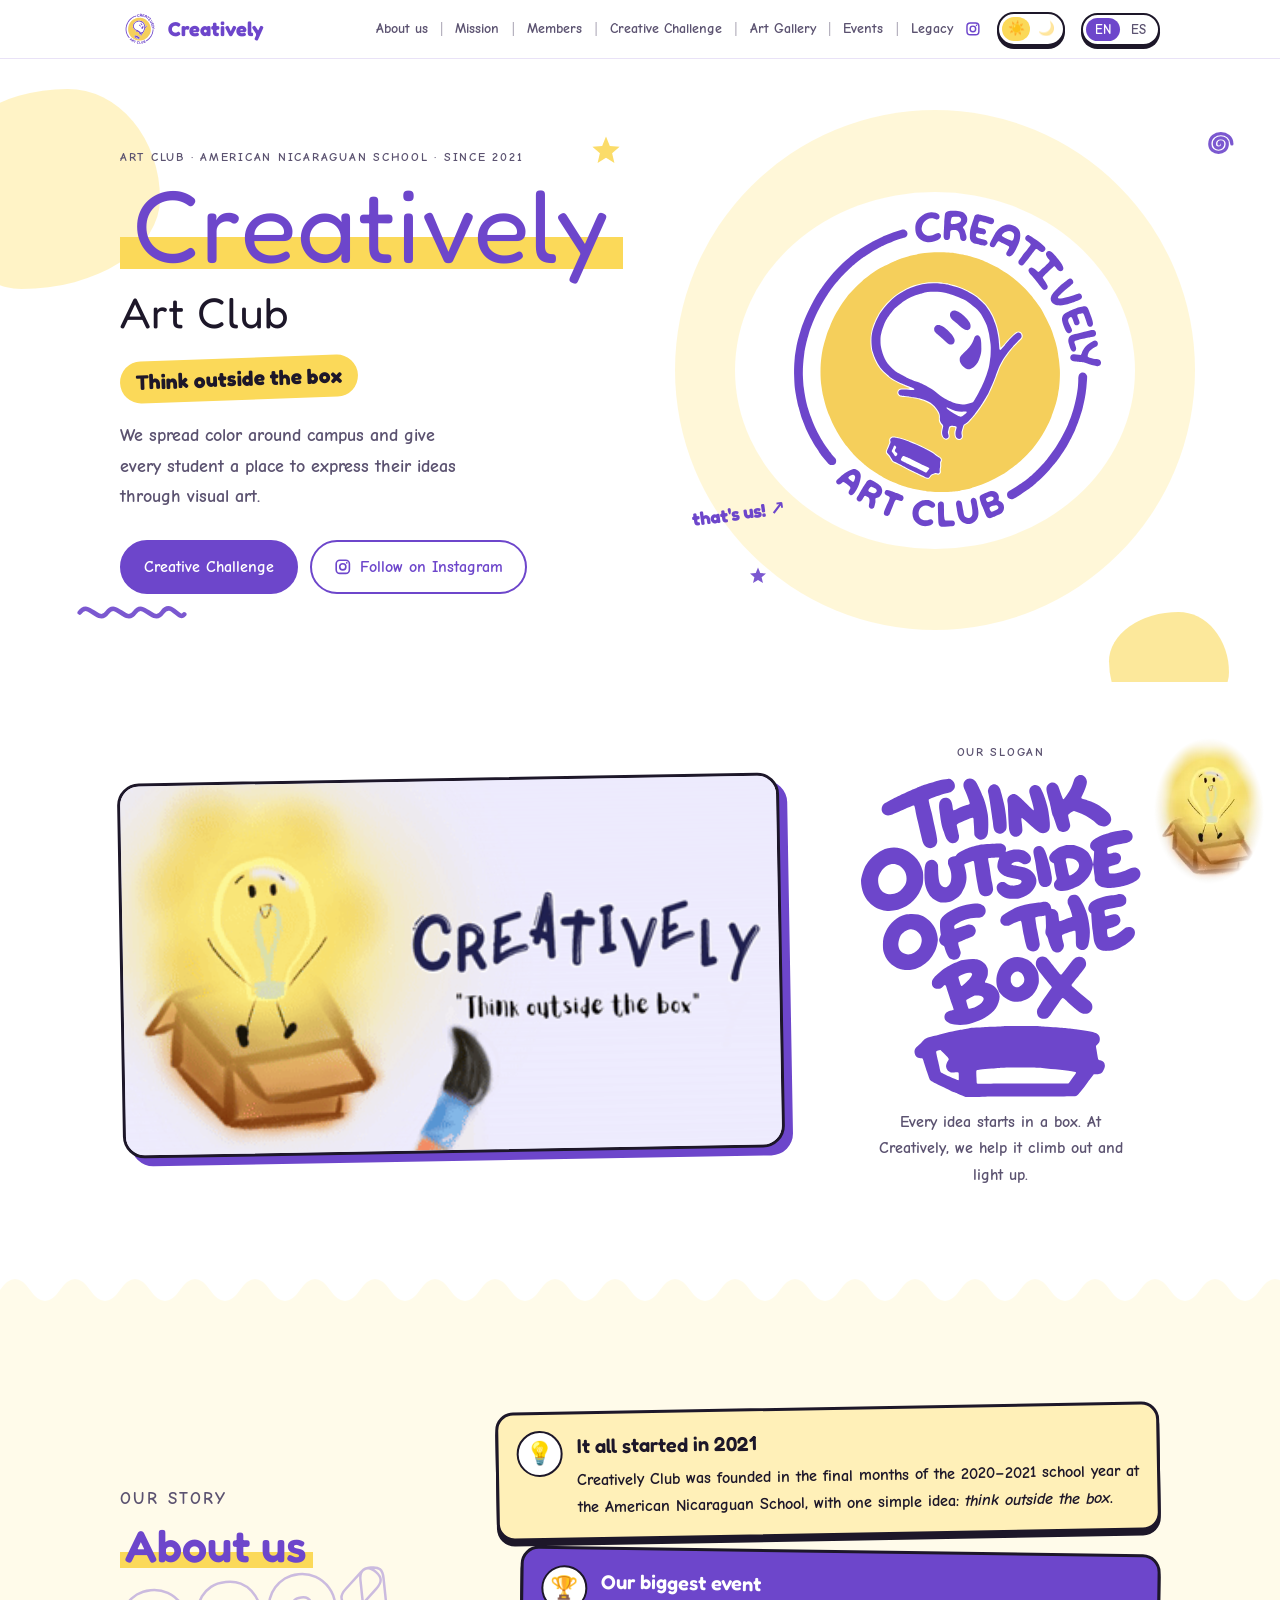
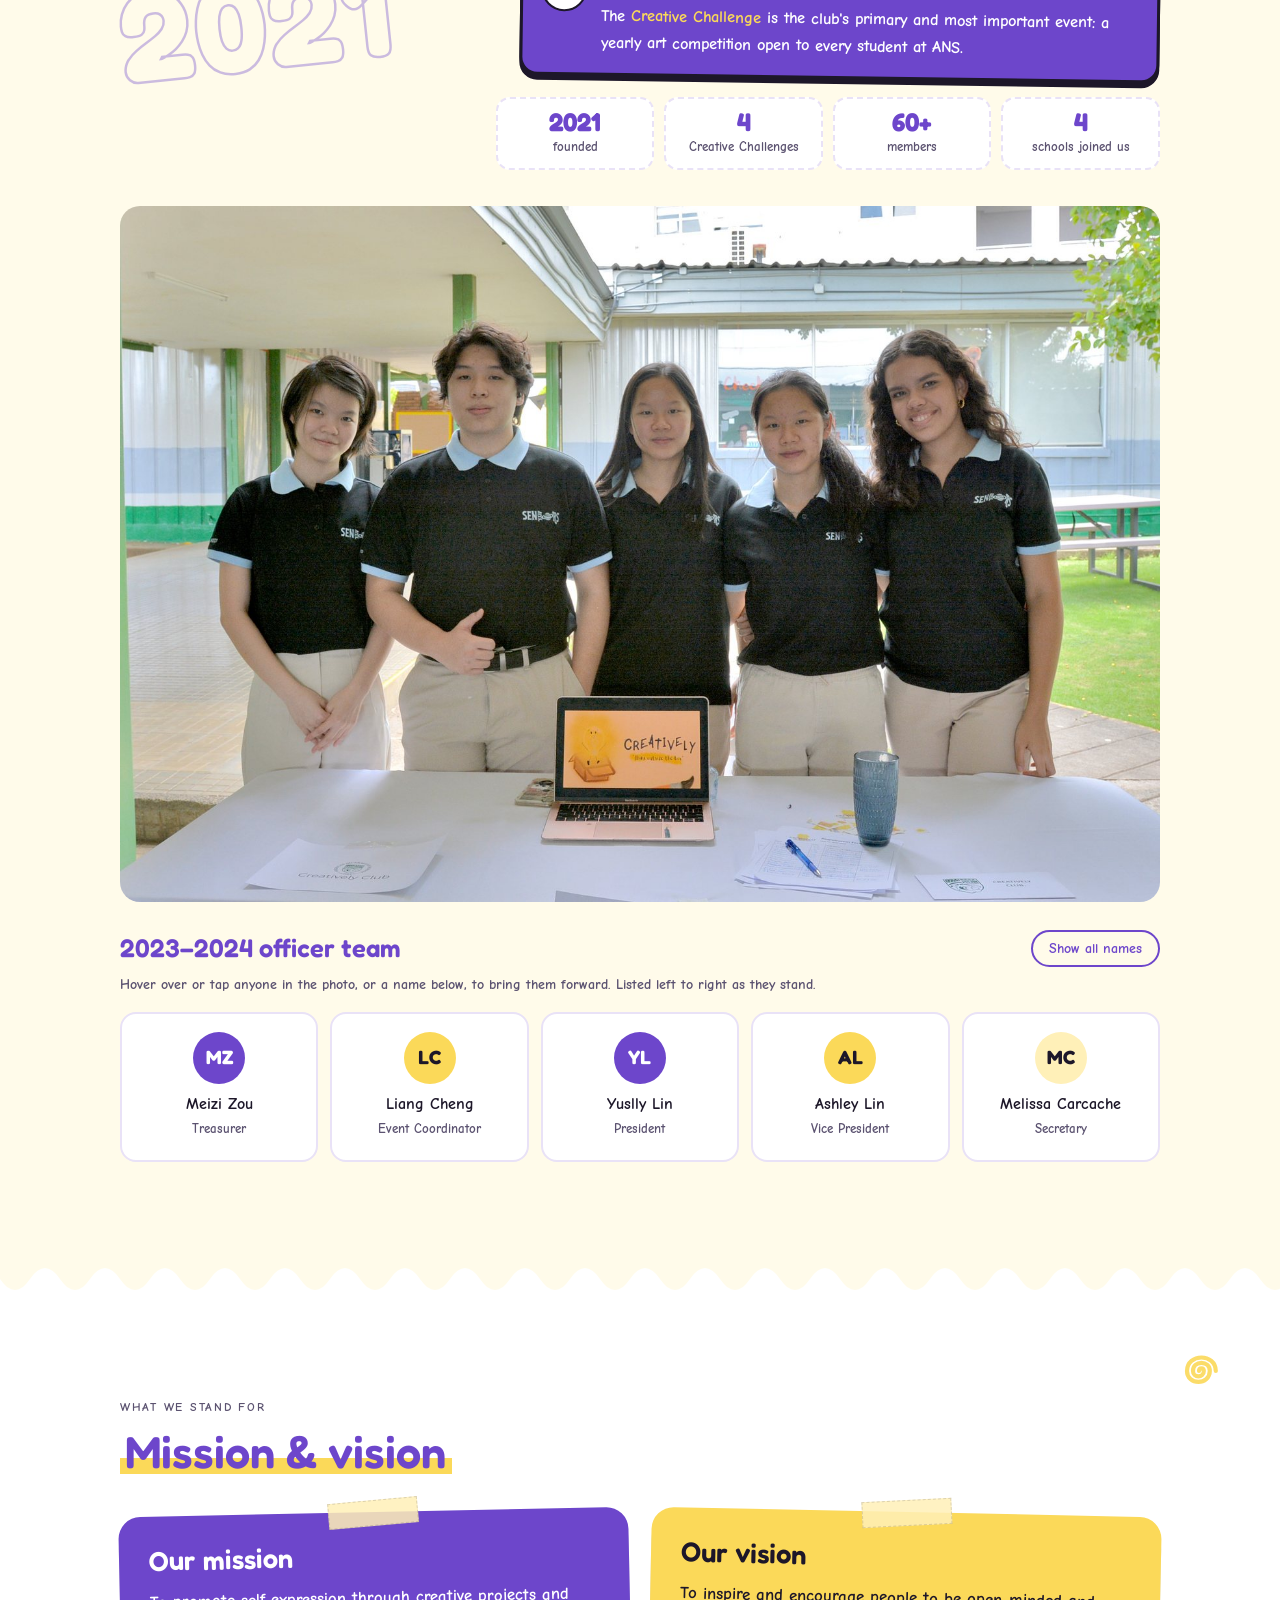
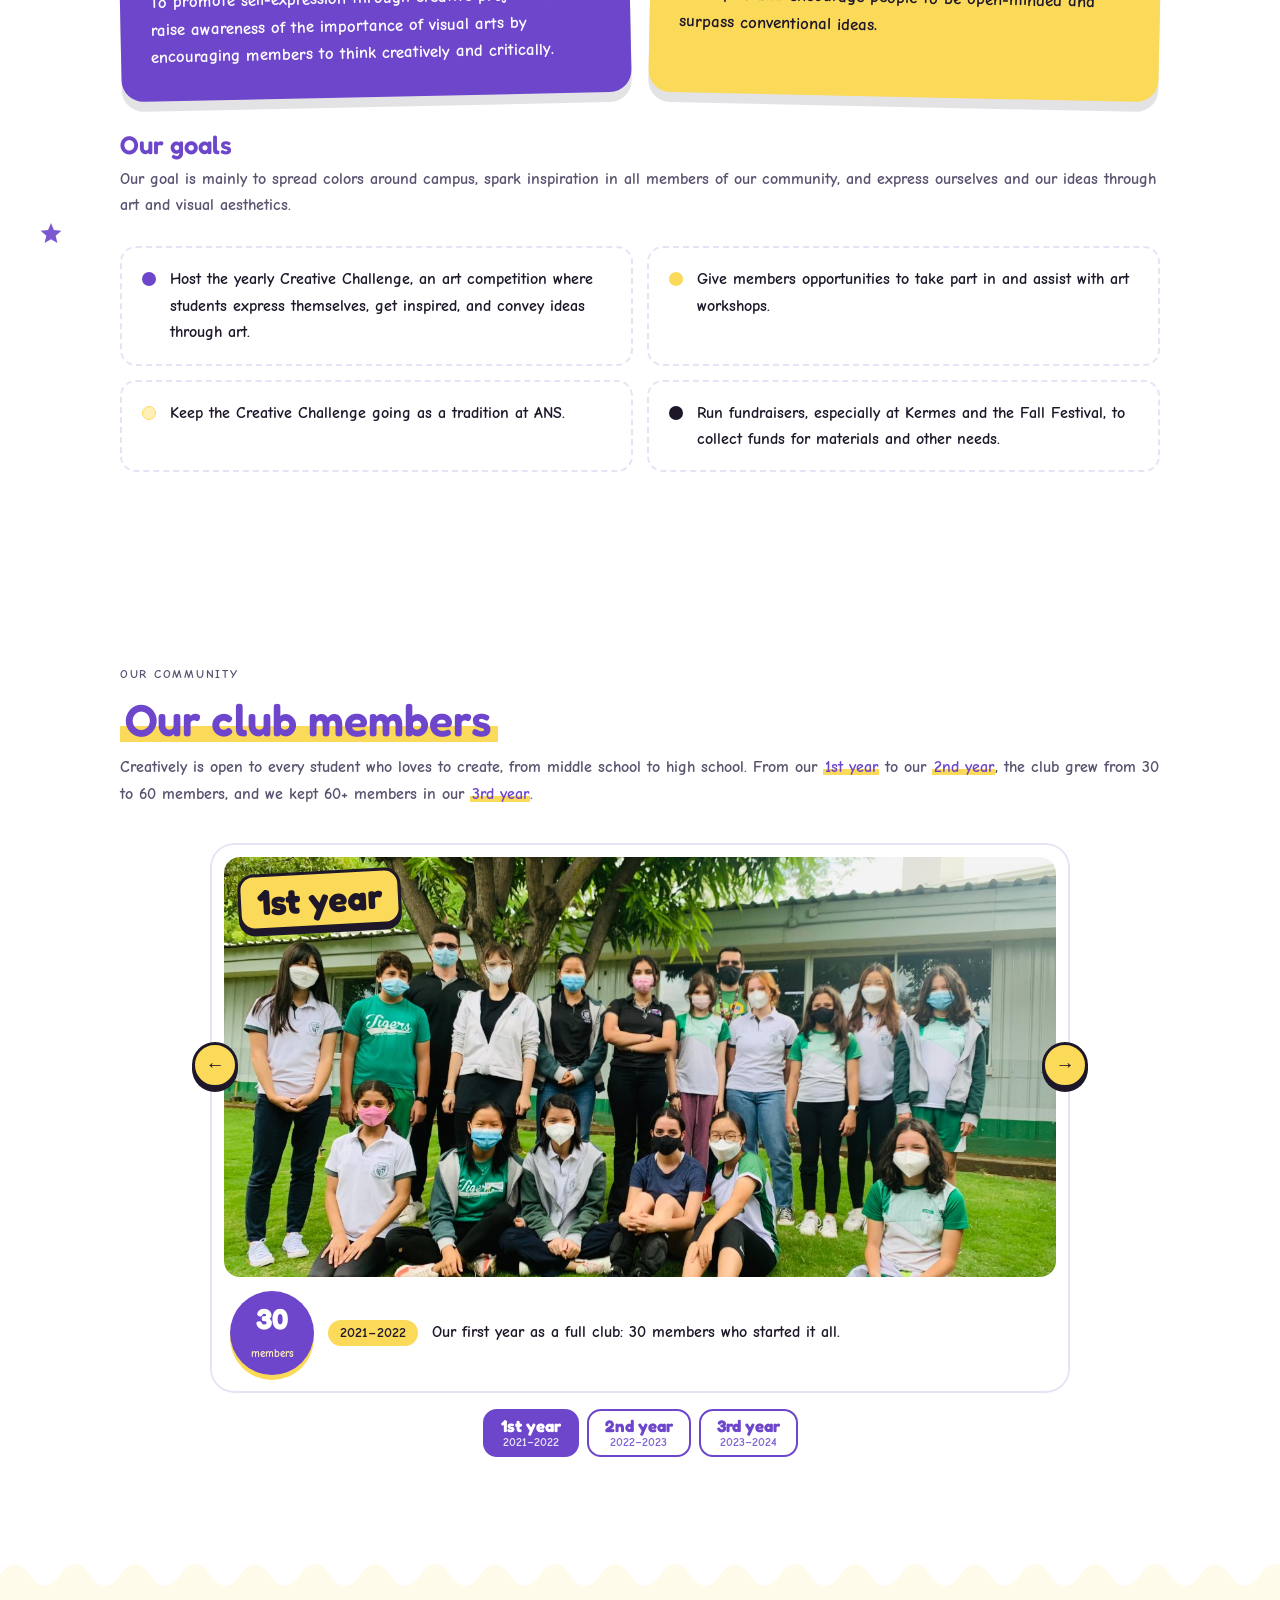
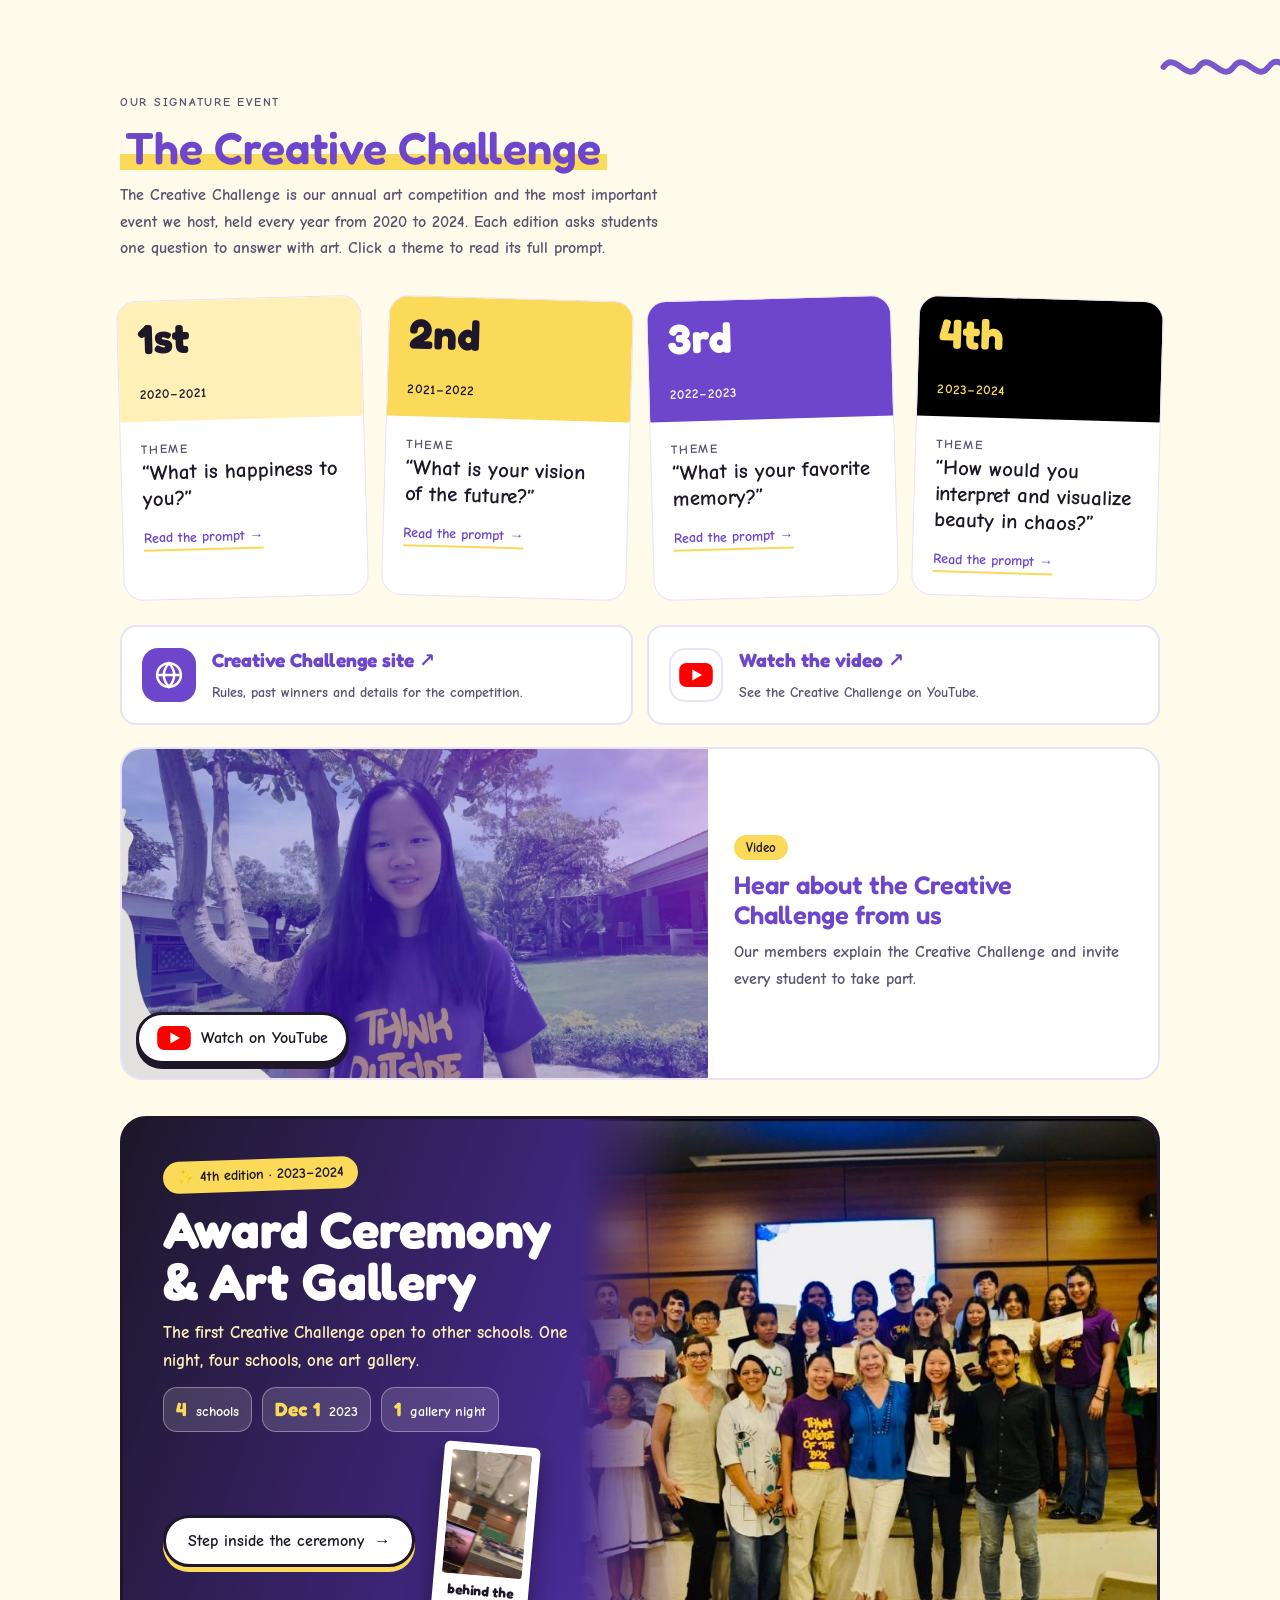
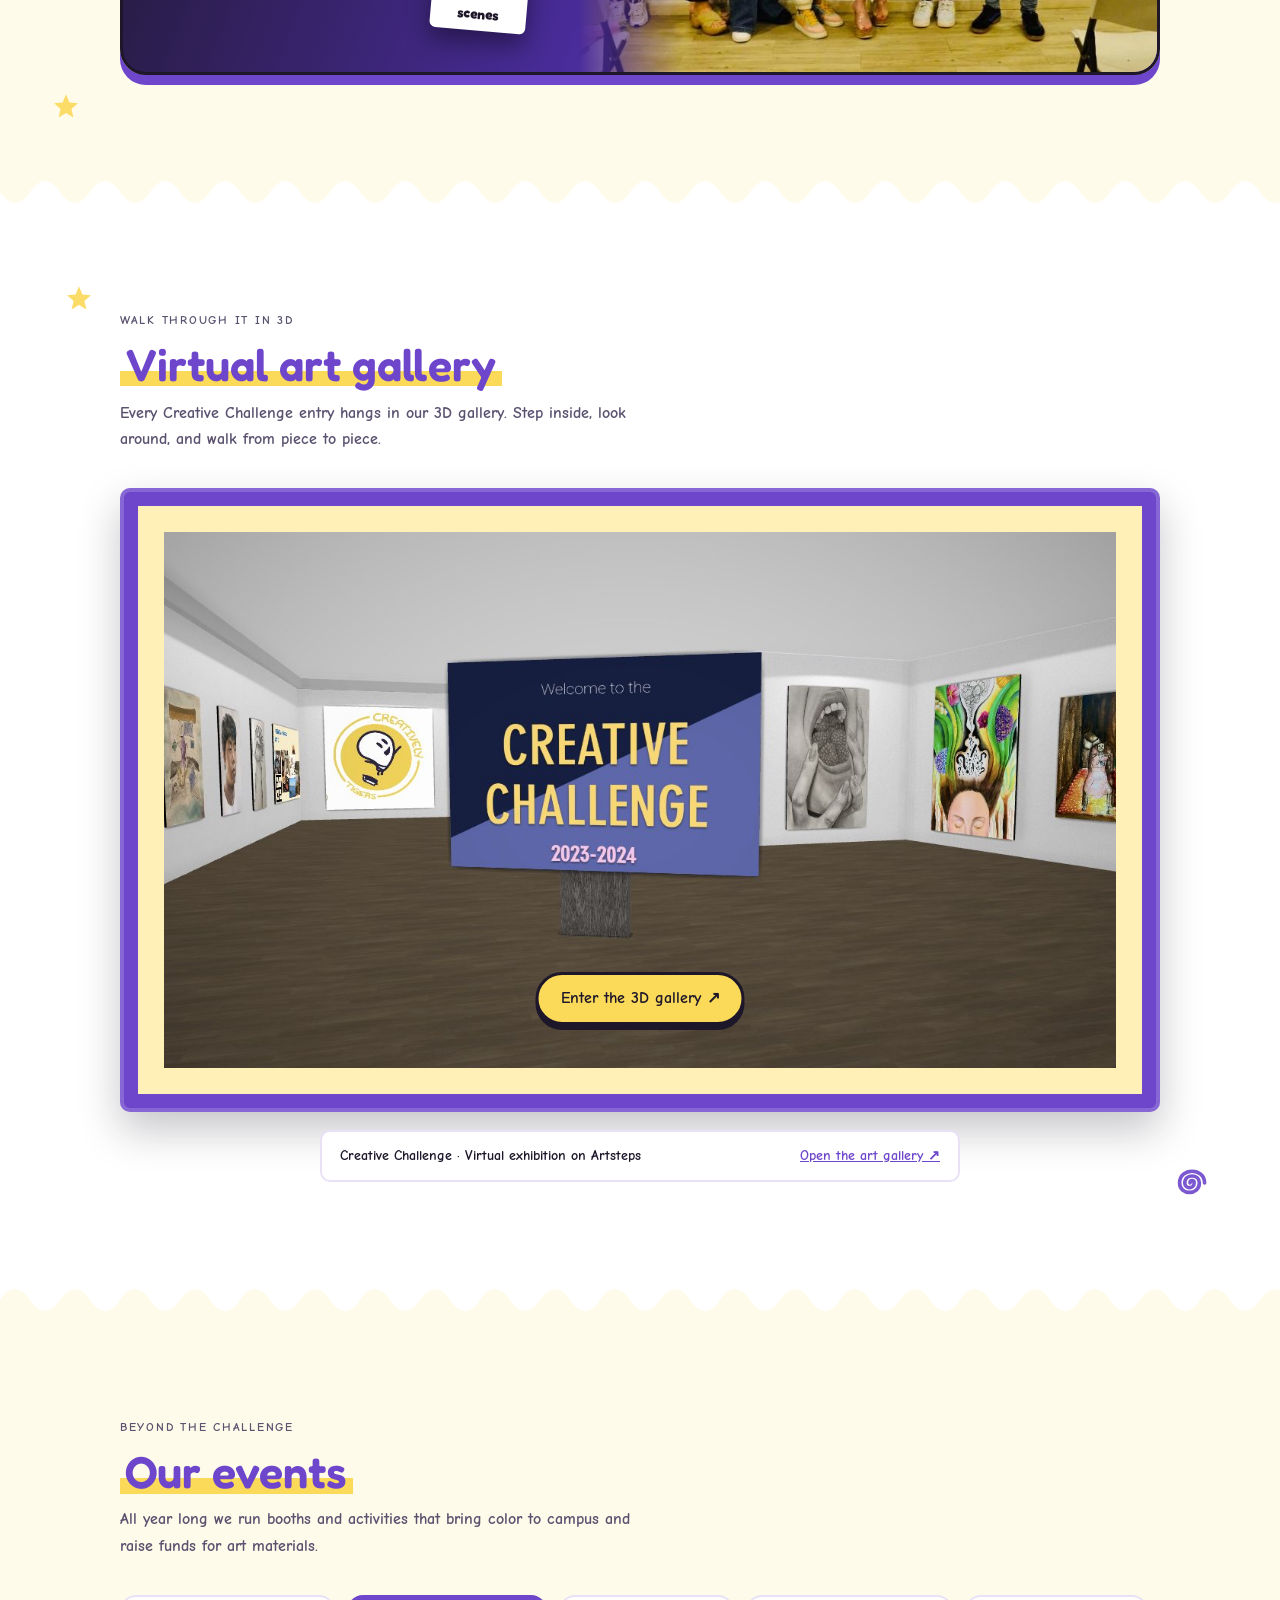
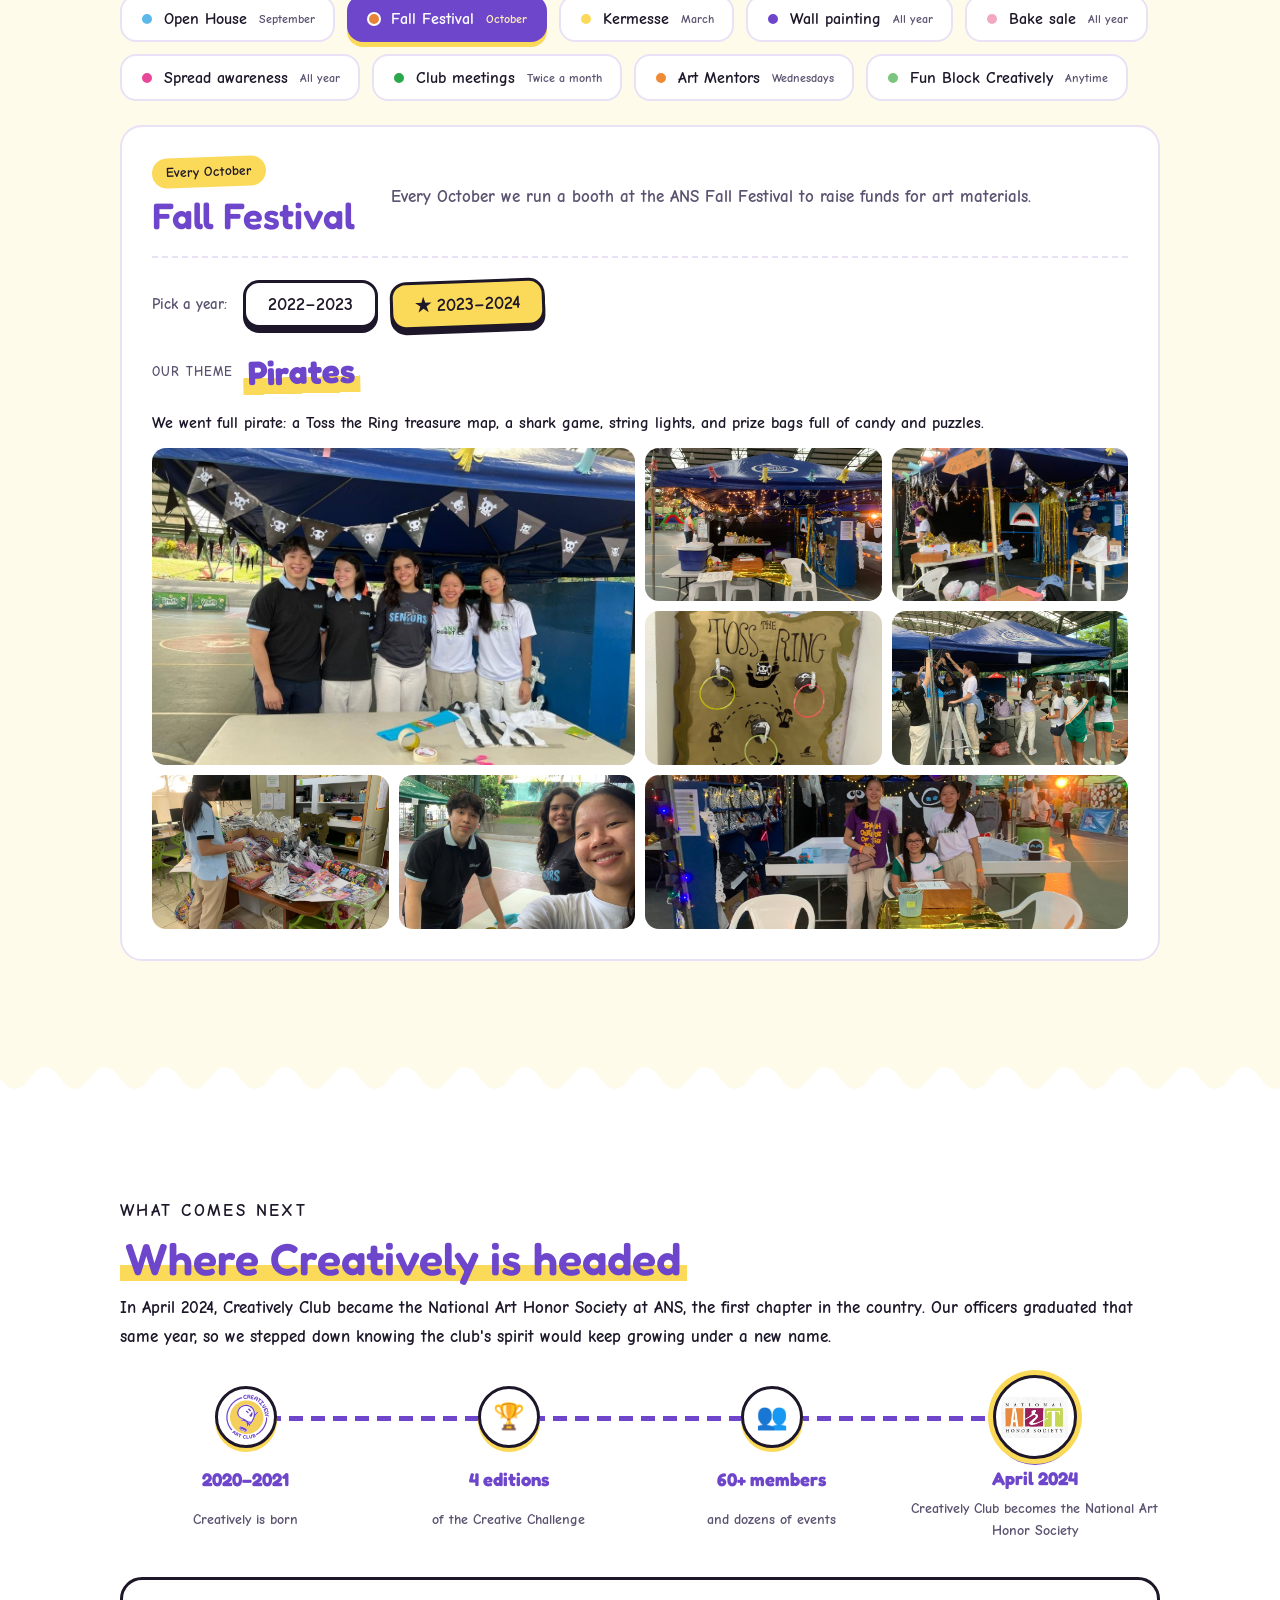
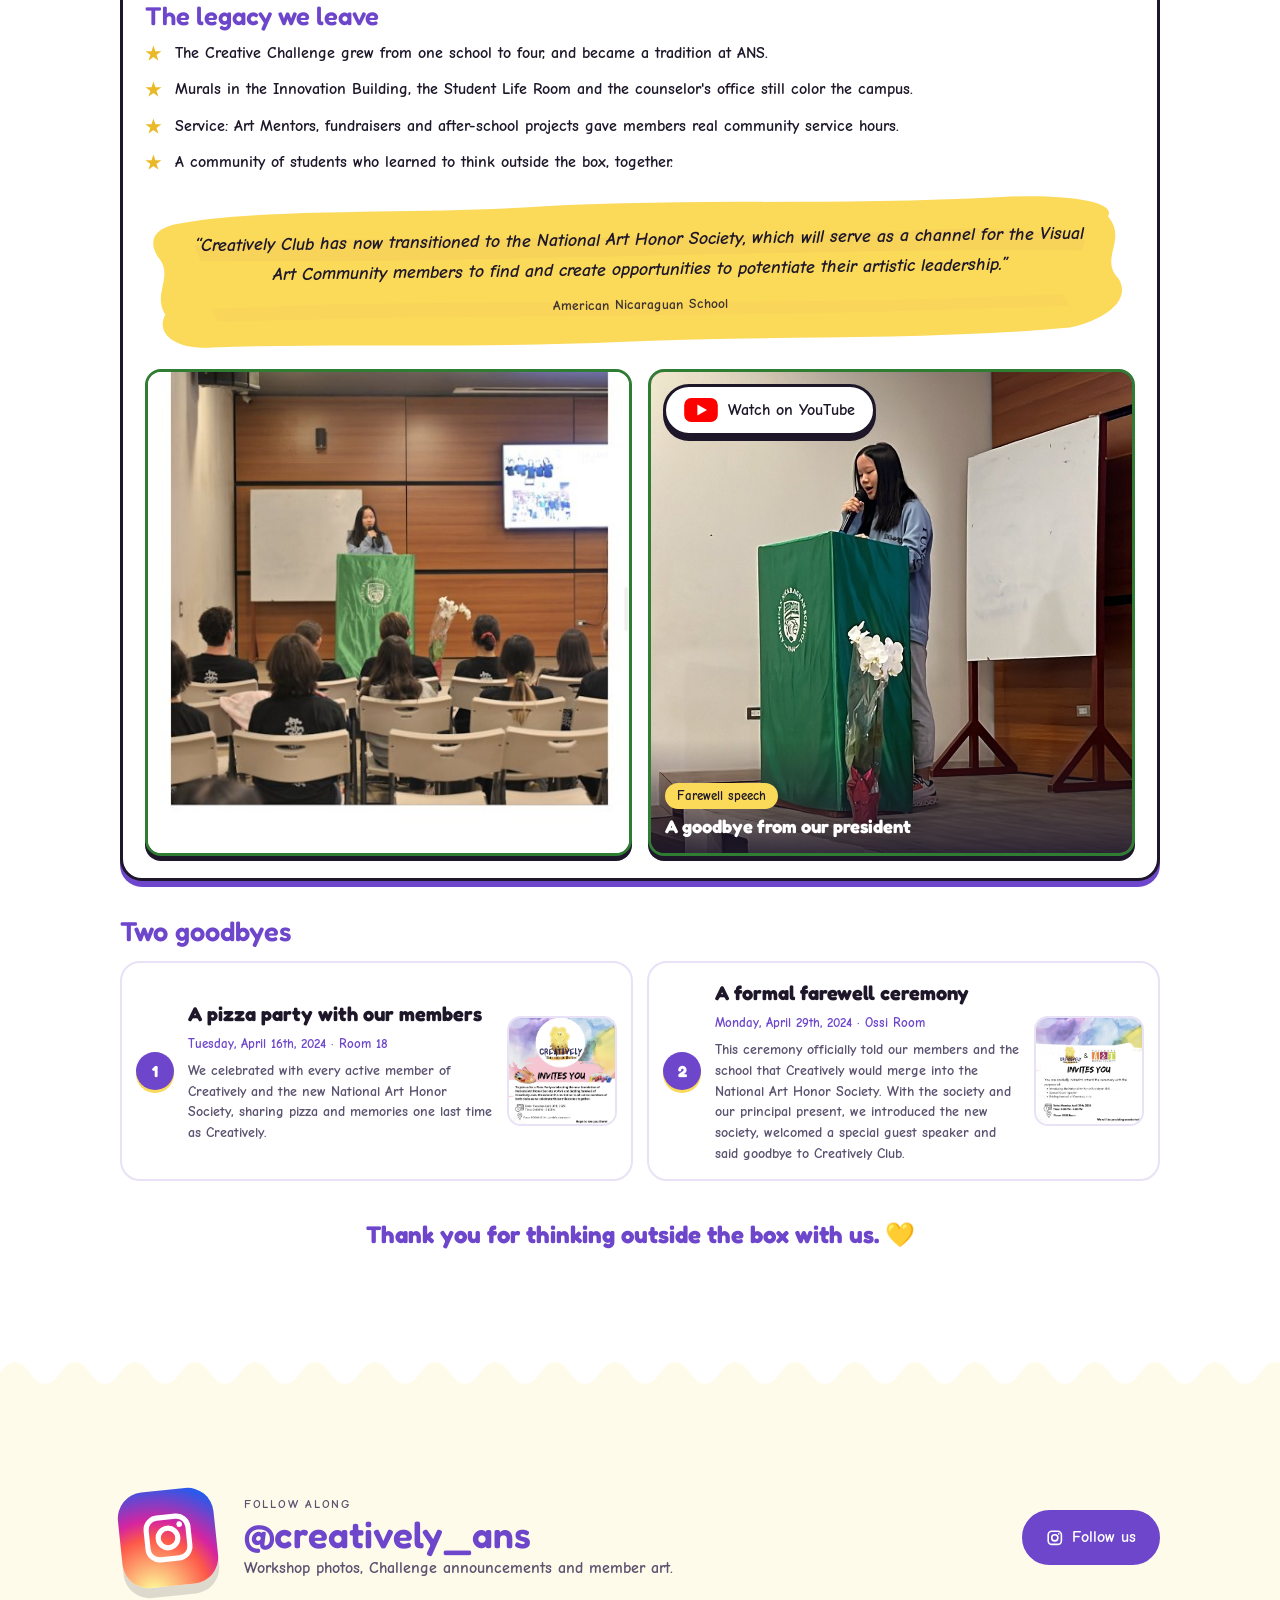
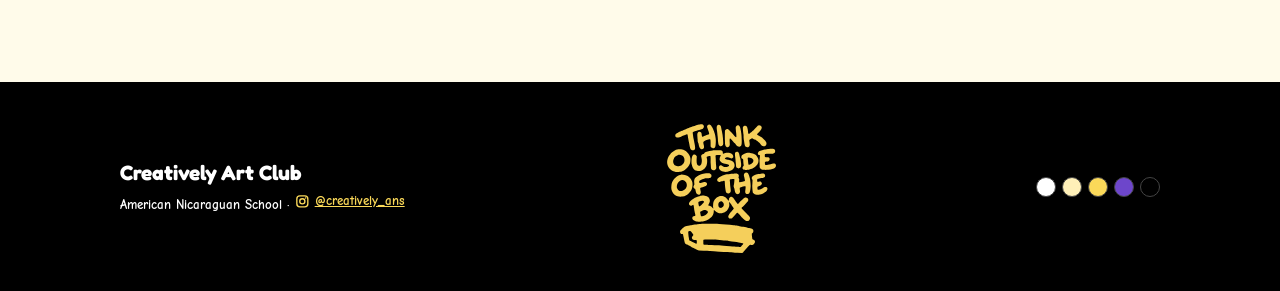
==== commit 674fe672: "Add favicon, light/dark mode and menu separators" ====
--- a/index.html
+++ b/index.html
@@ -3,6 +3,11 @@
 <head>
 <meta charset="utf-8">
 <meta name="viewport" content="width=device-width, initial-scale=1, viewport-fit=cover">
+<link rel="icon" href="favicon.ico" sizes="any">
+<link rel="icon" type="image/png" sizes="32x32" href="assets/img/favicon-32.png">
+<link rel="apple-touch-icon" href="assets/img/apple-touch-icon.png">
+<meta name="theme-color" content="#6D46CB">
+<script>try{var t=localStorage.getItem("creatively-theme");if(t)document.documentElement.setAttribute("data-theme",t)}catch(e){}</script>
 <title>Creatively Art Club</title>
 <link rel="preconnect" href="https://fonts.googleapis.com">
 <link rel="stylesheet" href="https://fonts.googleapis.com/css2?family=Fredoka:wght@400;500;600;700&family=Comic+Neue:wght@700&family=Oswald:wght@300;500;700&display=swap">
@@ -12,7 +17,7 @@
 <body>
 <nav><div class="wrap">
   <a class="brand" href="#top"><img src="assets/img/logo.svg" alt="">Creatively</a>
-  <div class="nav-right"><div class="navlinks"><a href="#about">About us</a><a href="#mission">Mission</a><a href="#members">Members</a><a href="#challenge">Creative Challenge</a><a href="#gallery">Art Gallery</a><a href="#events">Events</a><a href="#legacy">Legacy</a><a class="navig" href="https://www.instagram.com/creatively_ans/" target="_blank" rel="noopener" aria-label="Instagram"><svg class="ig" viewBox="0 0 24 24" fill="none" stroke="currentColor" stroke-width="2.2" aria-hidden="true"><rect x="3" y="3" width="18" height="18" rx="5"/><circle cx="12" cy="12" r="4.2"/><circle cx="17.4" cy="6.6" r="1.2" fill="currentColor" stroke="none"/></svg></a></div><button class="lang-btn" id="langBtn" aria-label="Español / English"><span data-l="en" class="on">EN</span><span data-l="es">ES</span></button></div>
+  <div class="nav-right"><div class="navlinks"><a href="#about">About us</a><a href="#mission">Mission</a><a href="#members">Members</a><a href="#challenge">Creative Challenge</a><a href="#gallery">Art Gallery</a><a href="#events">Events</a><a href="#legacy">Legacy</a><a class="navig" href="https://www.instagram.com/creatively_ans/" target="_blank" rel="noopener" aria-label="Instagram"><svg class="ig" viewBox="0 0 24 24" fill="none" stroke="currentColor" stroke-width="2.2" aria-hidden="true"><rect x="3" y="3" width="18" height="18" rx="5"/><circle cx="12" cy="12" r="4.2"/><circle cx="17.4" cy="6.6" r="1.2" fill="currentColor" stroke="none"/></svg></a></div><button class="theme-btn" id="themeBtn" aria-label="Switch light or dark mode"><span class="tb-sun" aria-hidden="true">☀️</span><span class="tb-moon" aria-hidden="true">🌙</span></button><button class="lang-btn" id="langBtn" aria-label="Español / English"><span data-l="en" class="on">EN</span><span data-l="es">ES</span></button></div>
 </div></nav>
 
 <header class="hero" id="top"><span class="splat" style="width:220px;height:200px;background:var(--cream);left:-60px;top:30px;opacity:.8"></span><span class="splat" style="width:120px;height:110px;background:var(--sun);right:4%;bottom:-40px;opacity:.6"></span><span class="doodle y float" style="left:46%;top:12%"><svg viewBox="0 0 40 40" width="34" height="34"><path d="M20 3l4.5 11 11.5 1-8.8 7.6 2.7 11.4L20 28l-9.9 6 2.7-11.4L4 15l11.5-1z" fill="currentColor"/></svg></span><span class="doodle float d2" style="left:6%;bottom:8%"><svg viewBox="0 0 120 30" width="110"><path d="M3 18c10-14 20 14 30 0s20 14 30 0 20 14 30 0 18 10 24 2" fill="none" stroke="currentColor" stroke-width="5" stroke-linecap="round"/></svg></span><span class="doodle float d3" style="right:3%;top:10%"><svg viewBox="0 0 50 50" width="46" height="46"><path d="M25 25c0-3 4-3 4 0 0 6-9 6-9 0 0-9 14-9 14 0 0 12-19 12-19 0 0-15 24-15 24 0" fill="none" stroke="currentColor" stroke-width="3.5" stroke-linecap="round"/></svg></span><span class="doodle float" style="right:40%;bottom:14%"><svg viewBox="0 0 40 40" width="20" height="20"><path d="M20 3l4.5 11 11.5 1-8.8 7.6 2.7 11.4L20 28l-9.9 6 2.7-11.4L4 15l11.5-1z" fill="currentColor"/></svg></span><div class="wrap">
--- a/css/style.css
+++ b/css/style.css
@@ -663,3 +663,20 @@
 .pal{display:flex;gap:6px}
 .pal i{width:20px;height:20px;border-radius:50%;border:1px solid #444}
 @media (prefers-reduced-motion:reduce){*{transition:none!important}}
+
+/* nav separators */
+.navlinks{gap:12px!important;align-items:center}
+.navlinks a:not(.navig)+a:not(.navig)::before{content:"|";display:inline-block;margin-right:12px;color:var(--muted);opacity:.45;font-weight:400;text-decoration:none}
+/* theme switch */
+.theme-btn{display:inline-flex;align-items:center;gap:2px;padding:3px;border:2.5px solid #1d1729;border-radius:999px;background:var(--card);cursor:pointer;box-shadow:0 3px 0 #1d1729;flex:none;font-size:.85rem;line-height:1}
+.theme-btn span{display:grid;place-items:center;width:28px;height:24px;border-radius:999px;transition:background .25s,opacity .25s;opacity:.45}
+.theme-btn:hover{transform:translateY(-1px)}
+:root .theme-btn .tb-sun,:root[data-theme="light"] .theme-btn .tb-sun{background:var(--sun);opacity:1}
+:root[data-theme="dark"] .theme-btn .tb-sun{background:none;opacity:.45}
+:root[data-theme="dark"] .theme-btn .tb-moon{background:var(--violet);opacity:1}
+@media (prefers-color-scheme:dark){:root:not([data-theme="light"]) .theme-btn .tb-sun{background:none;opacity:.45}:root:not([data-theme="light"]) .theme-btn .tb-moon{background:var(--violet);opacity:1}}
+/* dark mode touch-ups */
+:root[data-theme="dark"] .sunbox::before{background:var(--sun);opacity:.12}
+:root[data-theme="dark"] .hero .splat{opacity:.18!important}
+:root[data-theme="dark"] .theme-btn,:root[data-theme="dark"] .lang-btn{border-color:#a98cf5;box-shadow:0 3px 0 #a98cf5}
+@media (prefers-color-scheme:dark){:root:not([data-theme="light"]) .sunbox::before{background:var(--sun);opacity:.12}:root:not([data-theme="light"]) .hero .splat{opacity:.18!important}:root:not([data-theme="light"]) .theme-btn,:root:not([data-theme="light"]) .lang-btn{border-color:#a98cf5;box-shadow:0 3px 0 #a98cf5}}
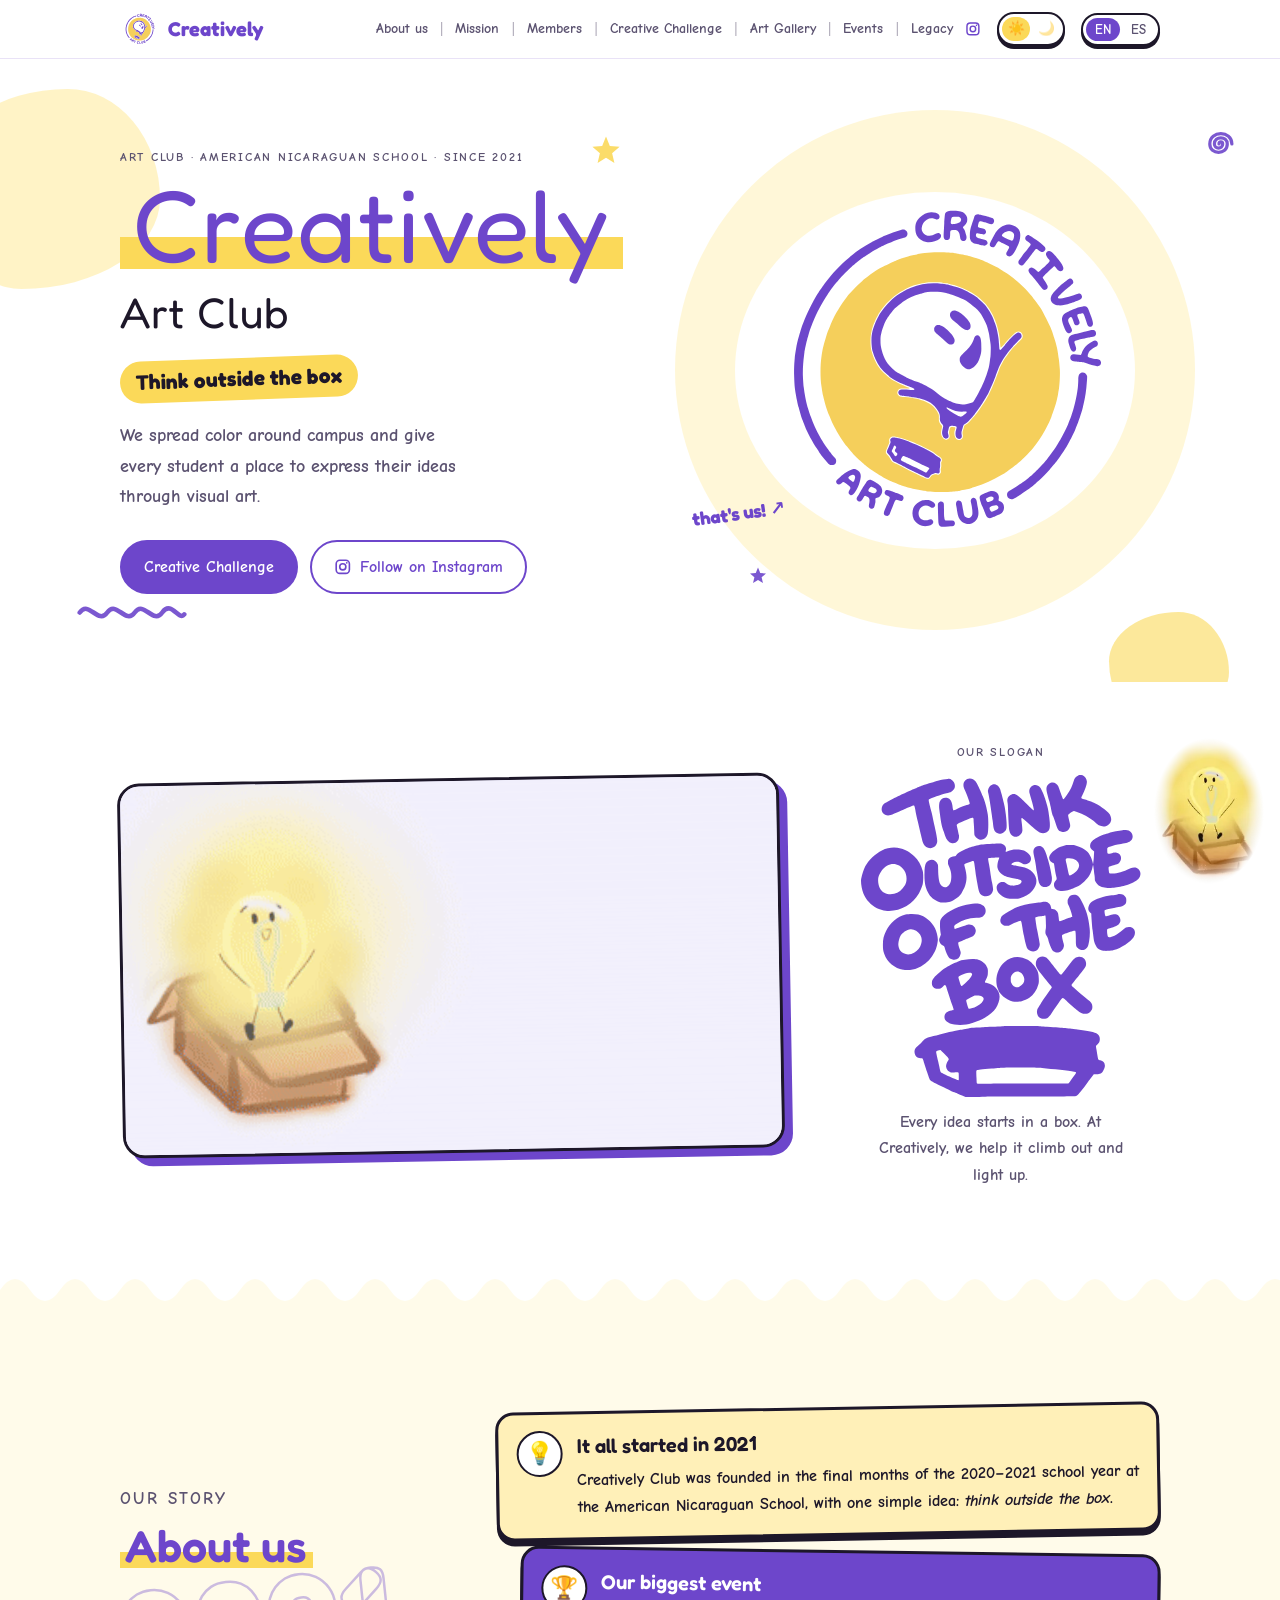
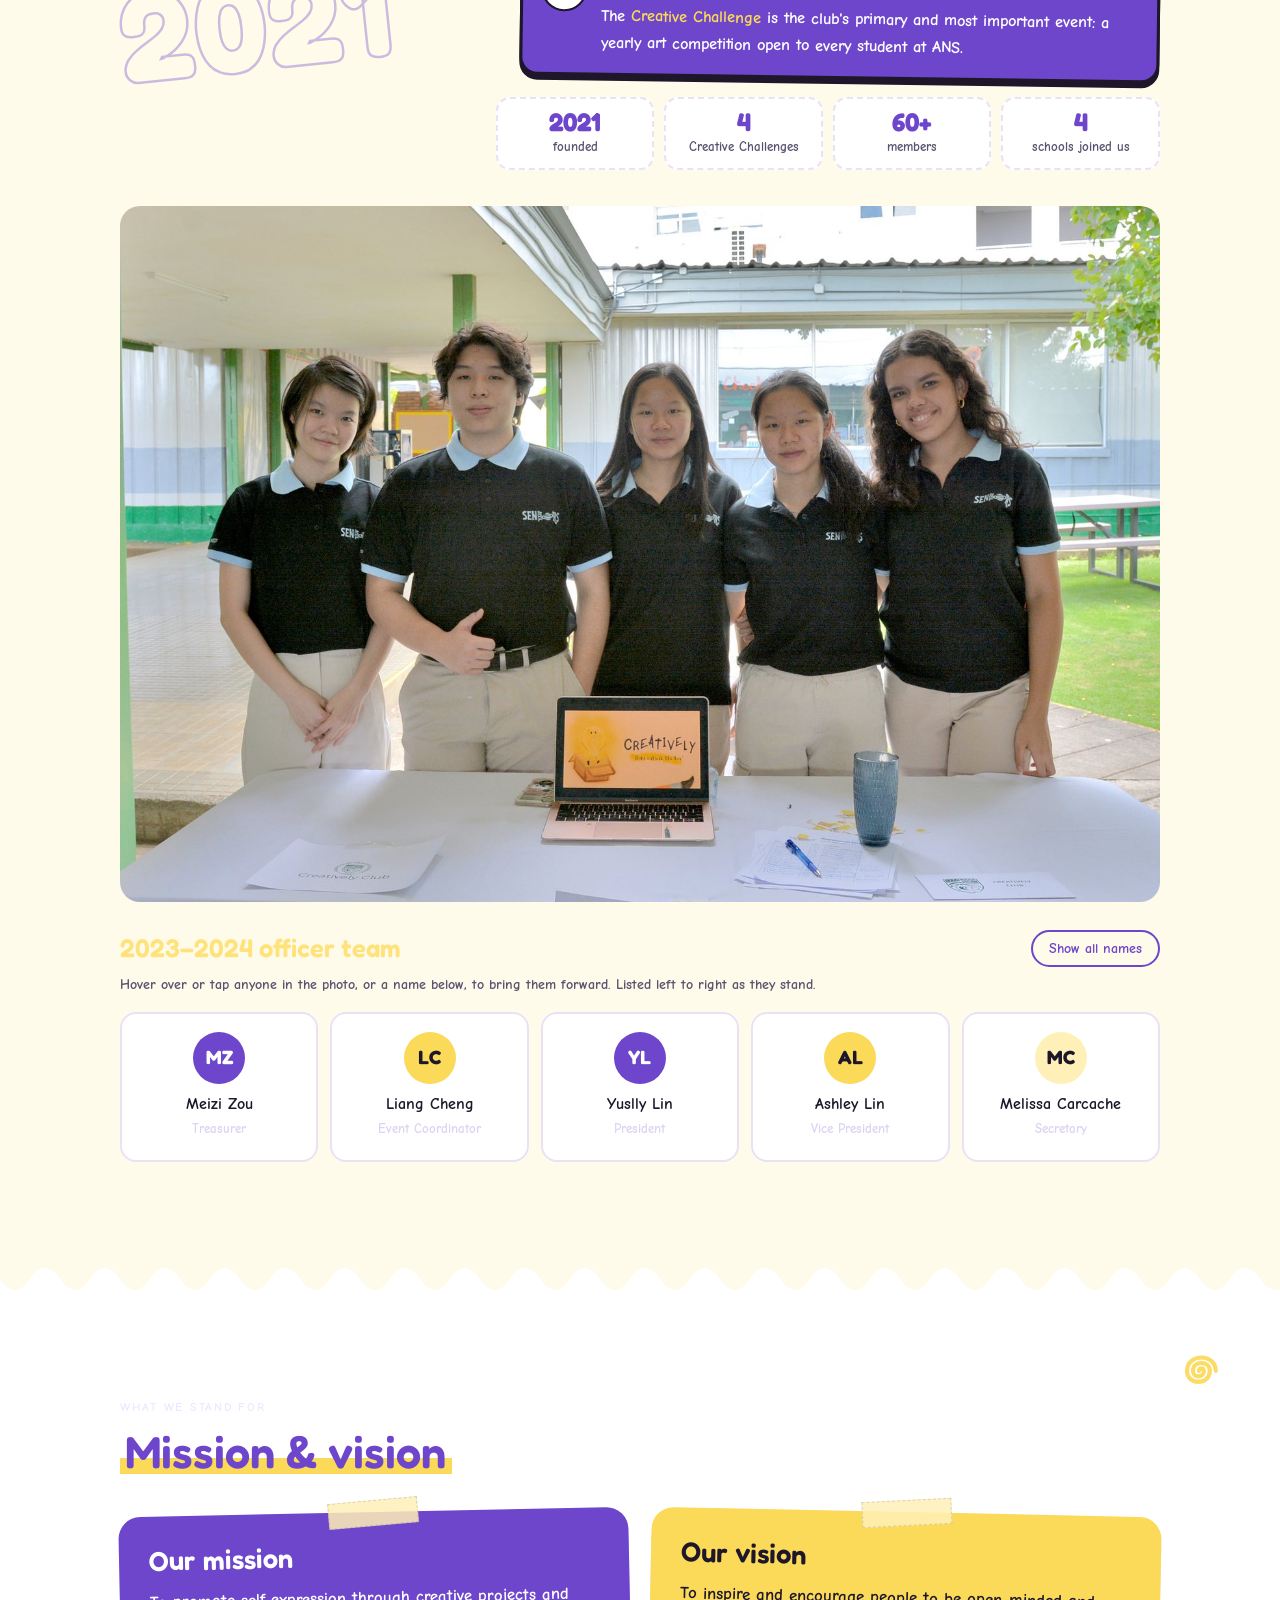
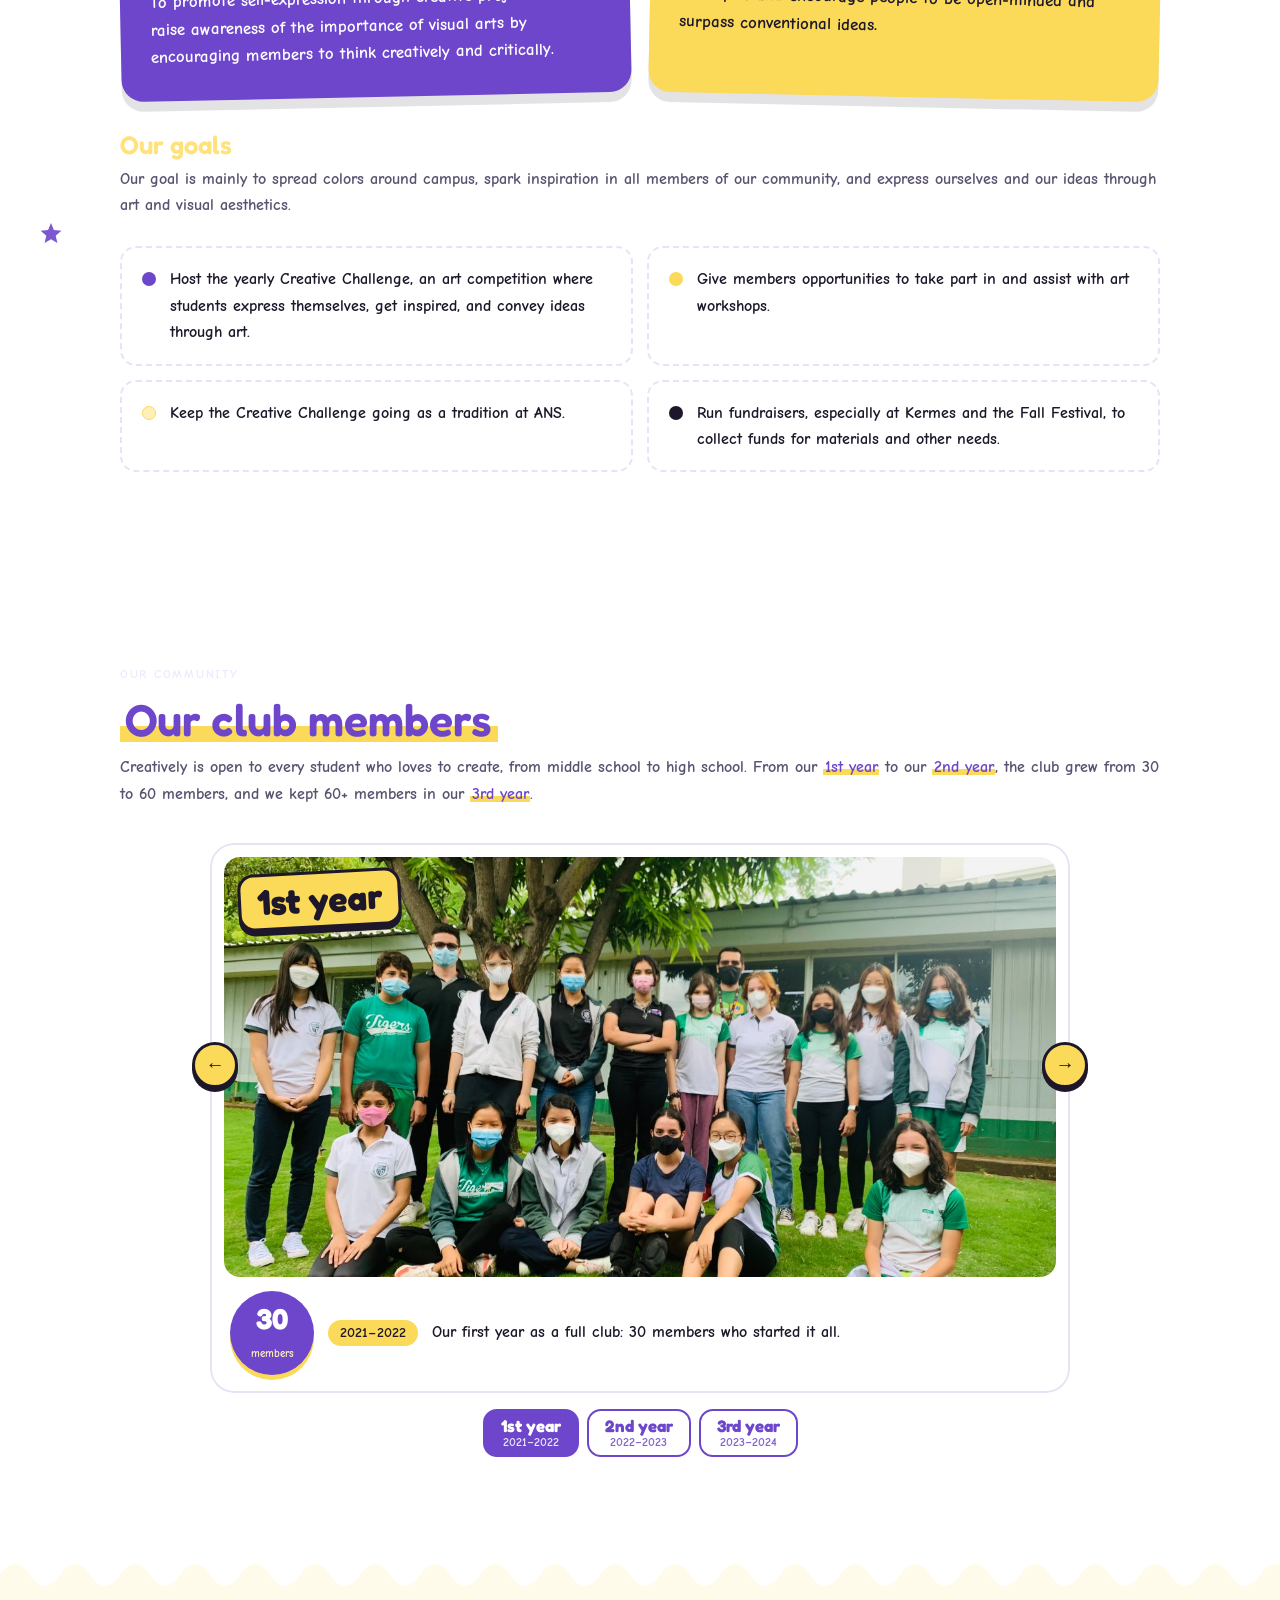
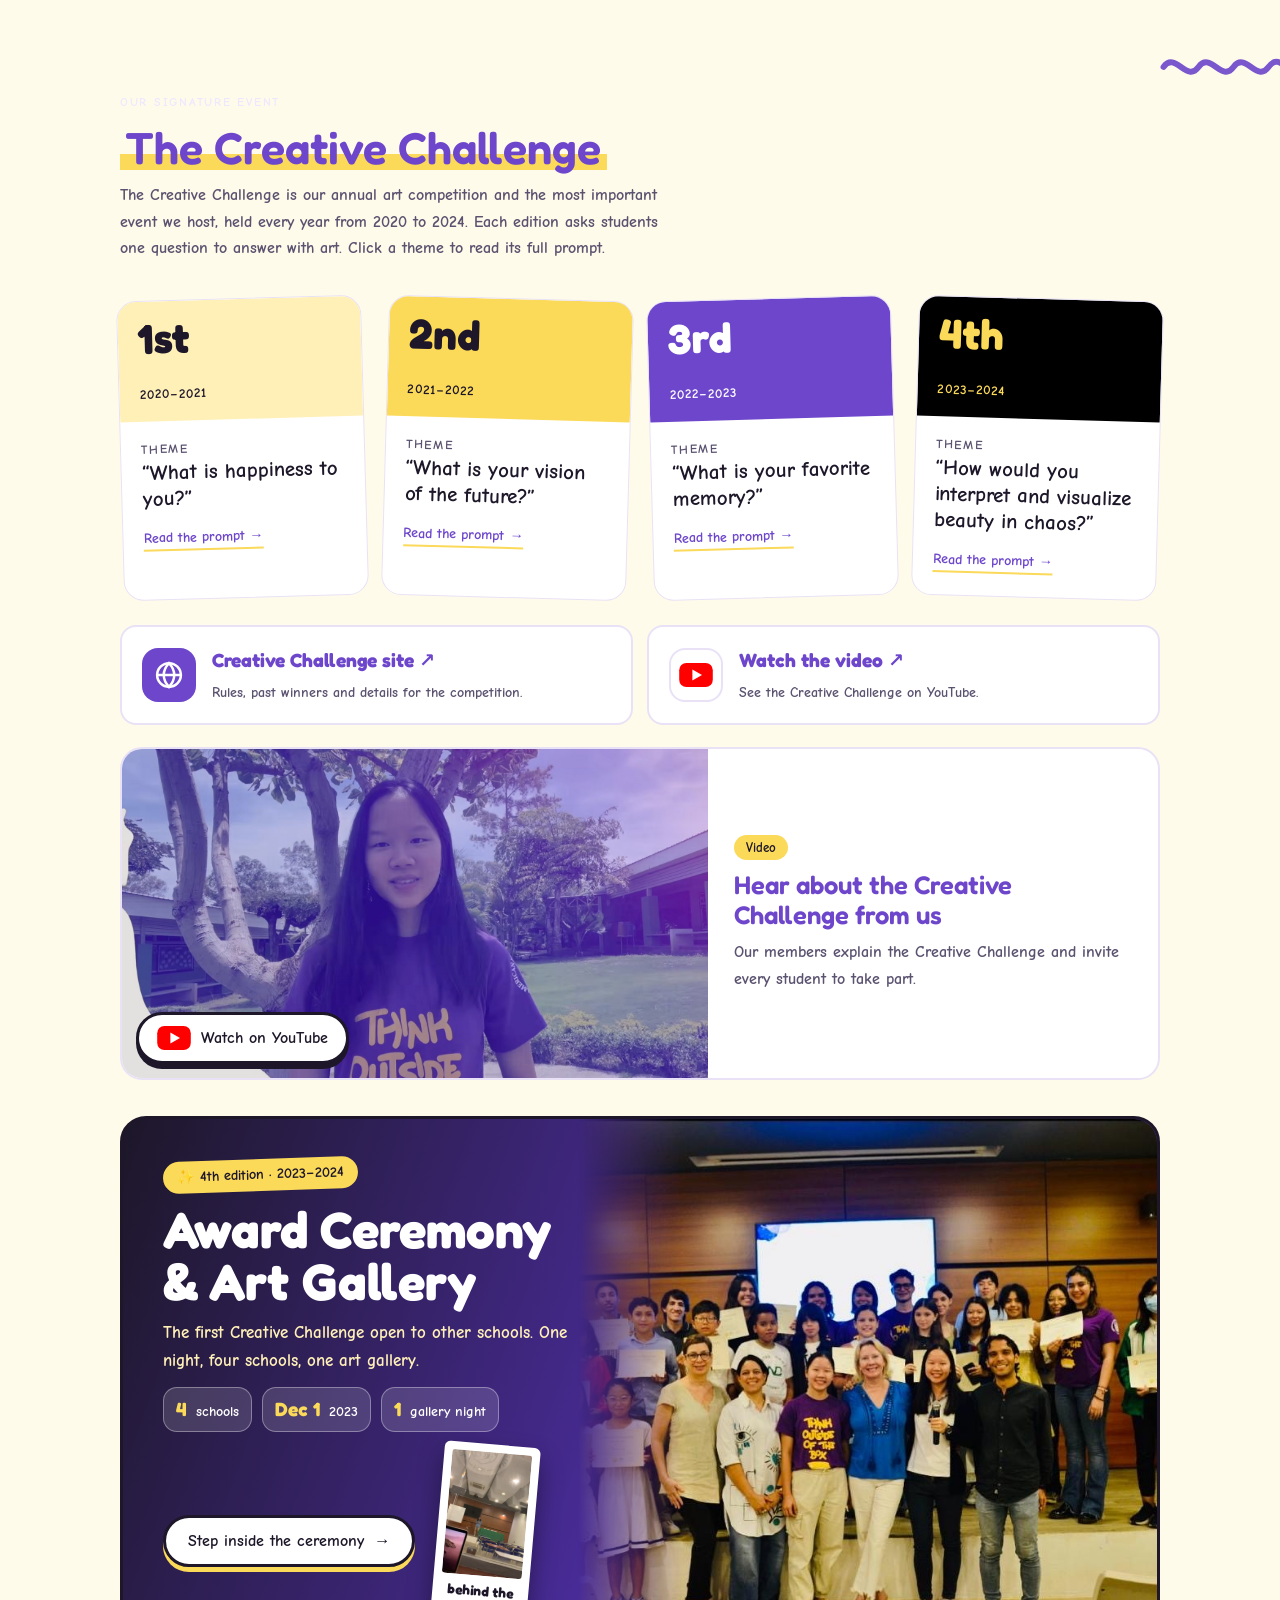
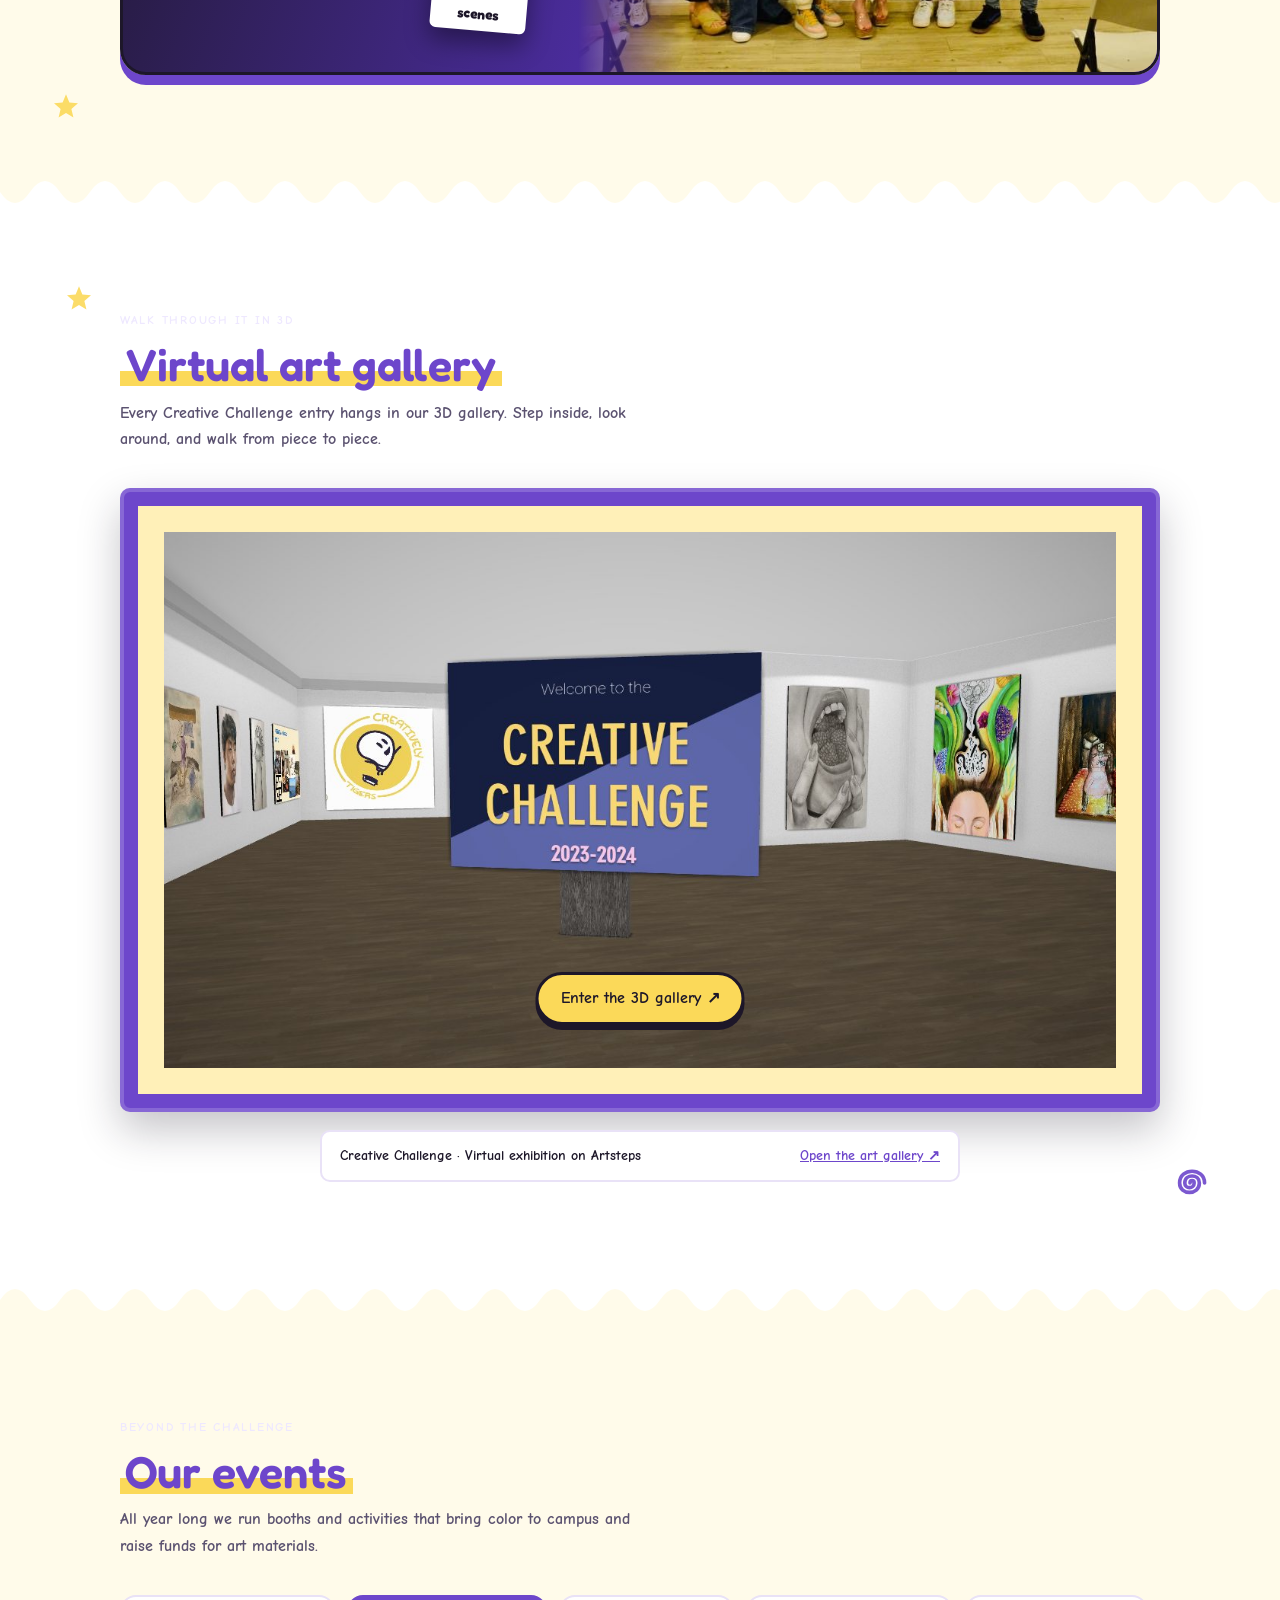
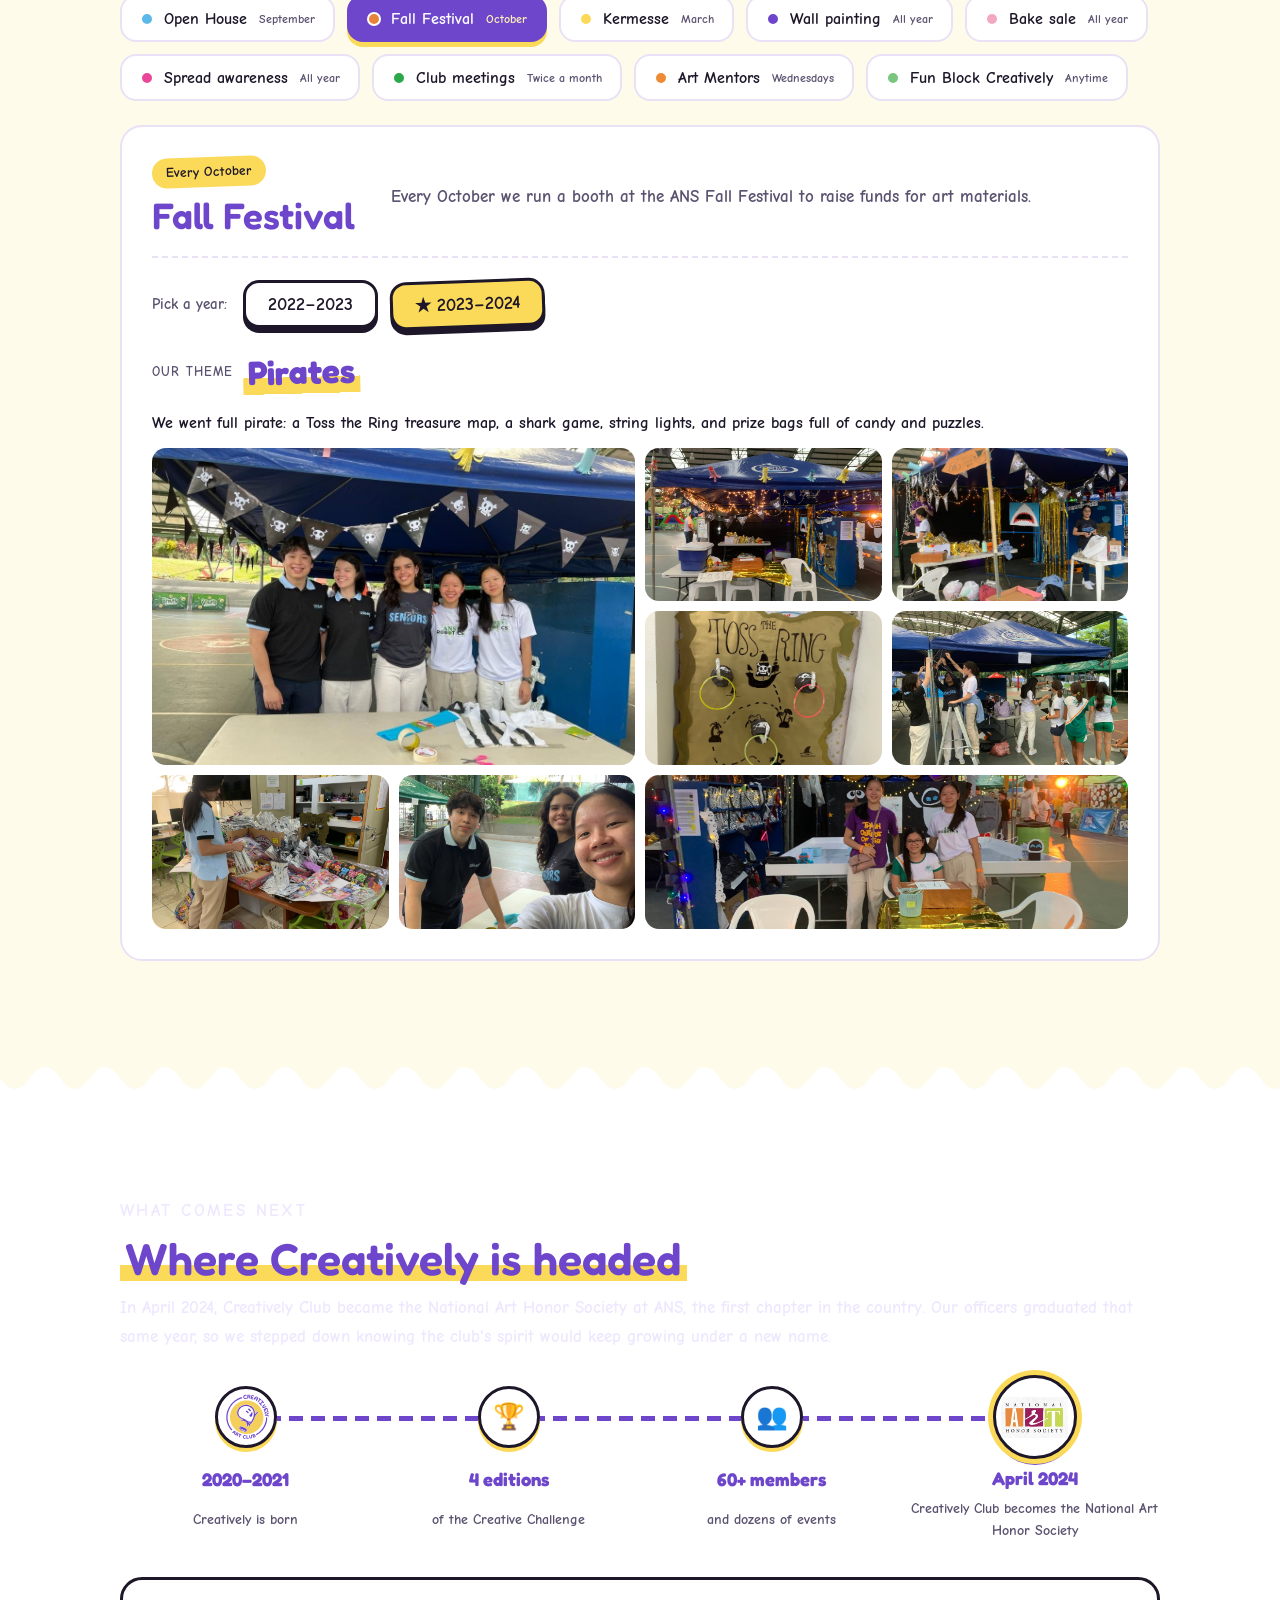
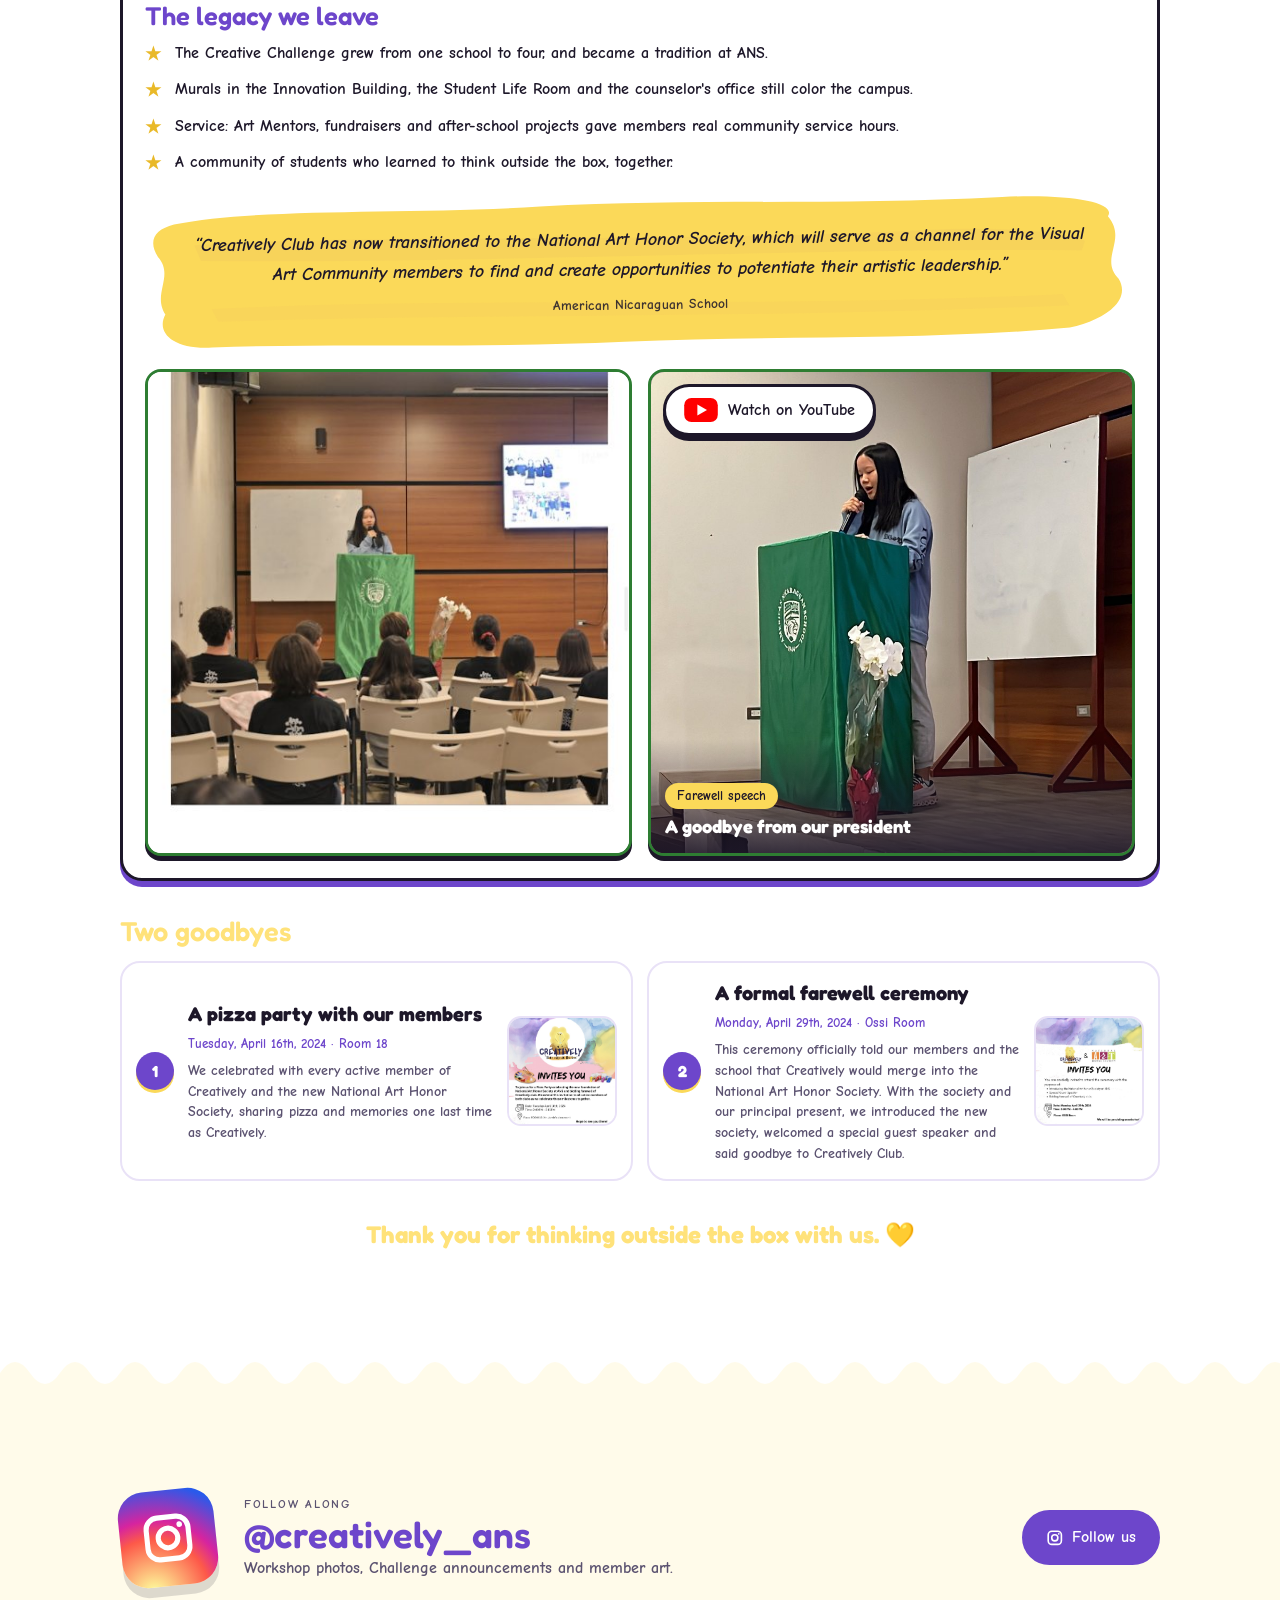
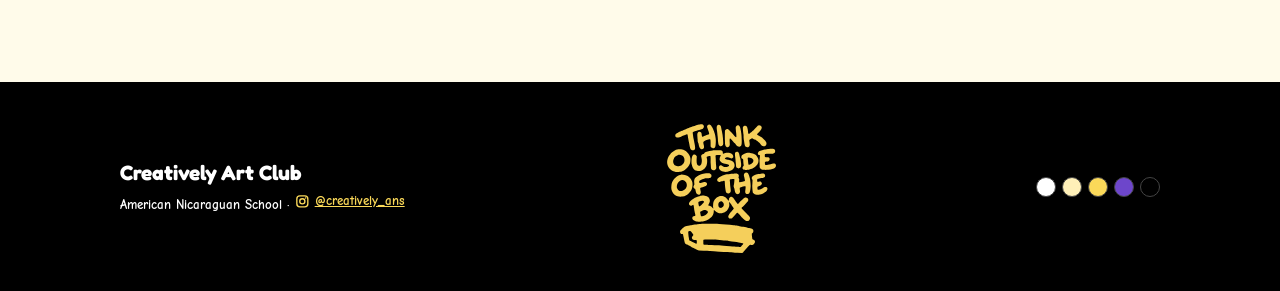
==== commit fde8759d: "Brighter dark mode, fix theme button" ====
--- a/index.html
+++ b/index.html
@@ -11,7 +11,7 @@
 <title>Creatively Art Club</title>
 <link rel="preconnect" href="https://fonts.googleapis.com">
 <link rel="stylesheet" href="https://fonts.googleapis.com/css2?family=Fredoka:wght@400;500;600;700&family=Comic+Neue:wght@700&family=Oswald:wght@300;500;700&display=swap">
-<link rel="stylesheet" href="css/style.css">
+<link rel="stylesheet" href="css/style.css?v=3">
 
 </head>
 <body>
@@ -235,7 +235,7 @@
   <img class="fslogan" src="assets/img/sl_y.svg" alt="Think outside of the box">
   <div class="pal" aria-hidden="true"><i style="background:#fff"></i><i style="background:#FFF0B8"></i><i style="background:#FBD959"></i><i style="background:#6D46CB"></i><i style="background:#000"></i></div>
 </div></footer>
-<script src="js/i18n.js"></script>
-<script src="js/main.js"></script>
+<script src="js/i18n.js?v=3"></script>
+<script src="js/main.js?v=3"></script>
 </body>
 </html>
--- a/css/style.css
+++ b/css/style.css
@@ -680,3 +680,65 @@
 :root[data-theme="dark"] .hero .splat{opacity:.18!important}
 :root[data-theme="dark"] .theme-btn,:root[data-theme="dark"] .lang-btn{border-color:#a98cf5;box-shadow:0 3px 0 #a98cf5}
 @media (prefers-color-scheme:dark){:root:not([data-theme="light"]) .sunbox::before{background:var(--sun);opacity:.12}:root:not([data-theme="light"]) .hero .splat{opacity:.18!important}:root:not([data-theme="light"]) .theme-btn,:root:not([data-theme="light"]) .lang-btn{border-color:#a98cf5;box-shadow:0 3px 0 #a98cf5}}
+
+/* dark mode: white + yellow text */
+:root[data-theme="dark"]{--fg:#FFFFFF;--muted:#FFE9A8;--violet-ink:#FBD959;--line:#4a3f66;--card:#241d33;--paper:#14101c;--band:#1c1628}
+:root[data-theme="dark"] body{color:#fff}
+:root[data-theme="dark"] .mark,:root[data-theme="dark"] .brushy,:root[data-theme="dark"] .ev-theme b{background-image:linear-gradient(transparent 62%,#6D46CB 62% 90%,transparent 90%)!important}
+:root[data-theme="dark"] .brushy{background-size:100% 100%}
+:root[data-theme="dark"] h1,:root[data-theme="dark"] h2,:root[data-theme="dark"] h3,:root[data-theme="dark"] h4{color:#FBD959}
+:root[data-theme="dark"] .hero h1 .mark,:root[data-theme="dark"] .hero h1 .brushy{color:#FBD959!important}
+:root[data-theme="dark"] .hero h1 span:not(.mark){color:#fff}
+:root[data-theme="dark"] p,:root[data-theme="dark"] li,:root[data-theme="dark"] small,:root[data-theme="dark"] .eyebrow,:root[data-theme="dark"] figcaption{color:inherit}
+:root[data-theme="dark"] .eyebrow,:root[data-theme="dark"] .ev-theme span,:root[data-theme="dark"] .label{color:#FFE9A8!important}
+:root[data-theme="dark"] .navlinks a{color:#fff}:root[data-theme="dark"] .navlinks a:hover{color:#FBD959}
+:root[data-theme="dark"] .brand{color:#FBD959}
+:root[data-theme="dark"] .mt-c b,:root[data-theme="dark"] .lg-node b,:root[data-theme="dark"] .cer-agenda time,:root[data-theme="dark"] .lg-inv small,:root[data-theme="dark"] .chip .more,:root[data-theme="dark"] .link strong,:root[data-theme="dark"] .cc-info strong,:root[data-theme="dark"] .aw-body h4,:root[data-theme="dark"] .lg-sp-body strong,:root[data-theme="dark"] .mem b,:root[data-theme="dark"] .gintro h3,:root[data-theme="dark"] .teamhead h3{color:#FBD959}
+:root[data-theme="dark"] .mem small,:root[data-theme="dark"] .hint,:root[data-theme="dark"] .ev-subnote,:root[data-theme="dark"] .ev-info p,:root[data-theme="dark"] .sec-head p,:root[data-theme="dark"] .head p,:root[data-theme="dark"] .mb-desc,:root[data-theme="dark"] .aw-body p,:root[data-theme="dark"] .cc-info span:last-child,:root[data-theme="dark"] .ev-empty,:root[data-theme="dark"] .lg-inv p,:root[data-theme="dark"] .lg-node small,:root[data-theme="dark"] .ab-stats span,:root[data-theme="dark"] .mt-c small{color:#FFF4CF!important}
+:root[data-theme="dark"] .ab-stats b,:root[data-theme="dark"] .mb-count b{color:#FBD959}
+:root[data-theme="dark"] .ev-tab{color:#fff}:root[data-theme="dark"] .ev-tab small{color:#FFE9A8}
+:root[data-theme="dark"] .ev-tab.on{color:#fff}
+:root[data-theme="dark"] .yr-chip{color:#fff;background:#241d33;border-color:#FBD959;box-shadow:0 5px 0 #FBD959}
+:root[data-theme="dark"] .yr-chip.on{background:#FBD959;color:#1d1729}
+:root[data-theme="dark"] .btn.ghost,:root[data-theme="dark"] .toggle{color:#FBD959;border-color:#FBD959}
+:root[data-theme="dark"] .chip .body q,:root[data-theme="dark"] .chip q{color:#fff}
+:root[data-theme="dark"] .mv .v p,:root[data-theme="dark"] .mv .v h3,:root[data-theme="dark"] .ab-c1,:root[data-theme="dark"] .ab-c1 b,:root[data-theme="dark"] .ab-c1 p,:root[data-theme="dark"] .lg-quote,:root[data-theme="dark"] .lg-quote small,:root[data-theme="dark"] .cer-facts div,:root[data-theme="dark"] .cer-facts b{color:#1d1729!important}
+:root[data-theme="dark"] .mv .m h3,:root[data-theme="dark"] .mv .m p,:root[data-theme="dark"] .ab-c2,:root[data-theme="dark"] .ab-c2 b,:root[data-theme="dark"] .ab-c2 p{color:#fff!important}
+:root[data-theme="dark"] .ab-c2 strong{color:#FBD959!important}
+:root[data-theme="dark"] .theme-btn,:root[data-theme="dark"] .lang-btn{border-color:#FBD959;box-shadow:0 3px 0 #FBD959}
+:root[data-theme="dark"] .lang-btn span{color:#fff}
+:root[data-theme="dark"] .cer-head h3{color:#FBD959}
+@media (prefers-color-scheme:dark){
+:root:not([data-theme="light"]){--fg:#FFFFFF;--muted:#FFE9A8;--violet-ink:#FBD959;--line:#4a3f66;--card:#241d33;--paper:#14101c;--band:#1c1628}
+:root:not([data-theme="light"]) body{color:#fff}
+:root:not([data-theme="light"]) .mark,:root:not([data-theme="light"]) .brushy,:root:not([data-theme="light"]) .ev-theme b{background-image:linear-gradient(transparent 62%,#6D46CB 62% 90%,transparent 90%)!important}
+:root:not([data-theme="light"]) .brushy{background-size:100% 100%}
+:root:not([data-theme="light"]) h1,:root:not([data-theme="light"]) h2,:root:not([data-theme="light"]) h3,:root:not([data-theme="light"]) h4{color:#FBD959}
+:root:not([data-theme="light"]) .hero h1 .mark,:root:not([data-theme="light"]) .hero h1 .brushy{color:#FBD959!important}
+:root:not([data-theme="light"]) .hero h1 span:not(.mark){color:#fff}
+:root:not([data-theme="light"]) p,:root:not([data-theme="light"]) li,:root:not([data-theme="light"]) small,:root:not([data-theme="light"]) .eyebrow,:root:not([data-theme="light"]) figcaption{color:inherit}
+:root:not([data-theme="light"]) .eyebrow,:root:not([data-theme="light"]) .ev-theme span,:root:not([data-theme="light"]) .label{color:#FFE9A8!important}
+:root:not([data-theme="light"]) .navlinks a{color:#fff}:root:not([data-theme="light"]) .navlinks a:hover{color:#FBD959}
+:root:not([data-theme="light"]) .brand{color:#FBD959}
+:root:not([data-theme="light"]) .mt-c b,:root:not([data-theme="light"]) .lg-node b,:root:not([data-theme="light"]) .cer-agenda time,:root:not([data-theme="light"]) .lg-inv small,:root:not([data-theme="light"]) .chip .more,:root:not([data-theme="light"]) .link strong,:root:not([data-theme="light"]) .cc-info strong,:root:not([data-theme="light"]) .aw-body h4,:root:not([data-theme="light"]) .lg-sp-body strong,:root:not([data-theme="light"]) .mem b,:root:not([data-theme="light"]) .gintro h3,:root:not([data-theme="light"]) .teamhead h3{color:#FBD959}
+:root:not([data-theme="light"]) .mem small,:root:not([data-theme="light"]) .hint,:root:not([data-theme="light"]) .ev-subnote,:root:not([data-theme="light"]) .ev-info p,:root:not([data-theme="light"]) .sec-head p,:root:not([data-theme="light"]) .head p,:root:not([data-theme="light"]) .mb-desc,:root:not([data-theme="light"]) .aw-body p,:root:not([data-theme="light"]) .cc-info span:last-child,:root:not([data-theme="light"]) .ev-empty,:root:not([data-theme="light"]) .lg-inv p,:root:not([data-theme="light"]) .lg-node small,:root:not([data-theme="light"]) .ab-stats span,:root:not([data-theme="light"]) .mt-c small{color:#FFF4CF!important}
+:root:not([data-theme="light"]) .ab-stats b,:root:not([data-theme="light"]) .mb-count b{color:#FBD959}
+:root:not([data-theme="light"]) .ev-tab{color:#fff}:root:not([data-theme="light"]) .ev-tab small{color:#FFE9A8}
+:root:not([data-theme="light"]) .ev-tab.on{color:#fff}
+:root:not([data-theme="light"]) .yr-chip{color:#fff;background:#241d33;border-color:#FBD959;box-shadow:0 5px 0 #FBD959}
+:root:not([data-theme="light"]) .yr-chip.on{background:#FBD959;color:#1d1729}
+:root:not([data-theme="light"]) .btn.ghost,:root:not([data-theme="light"]) .toggle{color:#FBD959;border-color:#FBD959}
+:root:not([data-theme="light"]) .chip .body q,:root:not([data-theme="light"]) .chip q{color:#fff}
+:root:not([data-theme="light"]) .mv .v p,:root:not([data-theme="light"]) .mv .v h3,:root:not([data-theme="light"]) .ab-c1,:root:not([data-theme="light"]) .ab-c1 b,:root:not([data-theme="light"]) .ab-c1 p,:root:not([data-theme="light"]) .lg-quote,:root:not([data-theme="light"]) .lg-quote small,:root:not([data-theme="light"]) .cer-facts div,:root:not([data-theme="light"]) .cer-facts b{color:#1d1729!important}
+:root:not([data-theme="light"]) .mv .m h3,:root:not([data-theme="light"]) .mv .m p,:root:not([data-theme="light"]) .ab-c2,:root:not([data-theme="light"]) .ab-c2 b,:root:not([data-theme="light"]) .ab-c2 p{color:#fff!important}
+:root:not([data-theme="light"]) .ab-c2 strong{color:#FBD959!important}
+:root:not([data-theme="light"]) .theme-btn,:root:not([data-theme="light"]) .lang-btn{border-color:#FBD959;box-shadow:0 3px 0 #FBD959}
+:root:not([data-theme="light"]) .lang-btn span{color:#fff}
+:root:not([data-theme="light"]) .cer-head h3{color:#FBD959}
+}
+
+/* dark mode: brighter text */
+:root[data-theme="dark"]{--violet-ink:#FFE27A;--muted:#ddd3f2;--fg:#ffffff;}
+@media (prefers-color-scheme:dark){:root:not([data-theme="light"]){--violet-ink:#FFE27A;--muted:#ddd3f2;--fg:#ffffff;}}
+:root[data-theme="dark"] .mark{background:linear-gradient(transparent 62%,#6D46CB 62% 90%,transparent 90%)} :root[data-theme="dark"] .brushy{background:linear-gradient(transparent 62%,#6D46CB 62% 90%,transparent 90%) no-repeat 0 0/100% 100%} :root[data-theme="dark"] .hero h1{color:#FFE27A} :root[data-theme="dark"] .hero h1 span:not(.mark){color:#fff} :root[data-theme="dark"] .ev-theme b{background:linear-gradient(transparent 62%,#6D46CB 62% 90%,transparent 90%);color:#FFE27A} :root[data-theme="dark"] .em{background:linear-gradient(transparent 62%,#6D46CB 62% 90%,transparent 90%);color:#FFE27A} :root[data-theme="dark"] h3{color:#FFE27A} :root[data-theme="dark"] .navlinks a{color:#f1ecff} :root[data-theme="dark"] .navlinks a:hover{color:#FFE27A} :root[data-theme="dark"] .brand{color:#FFE27A} :root[data-theme="dark"] .eyebrow{color:#ffffff;opacity:.85} :root[data-theme="dark"] .lede, .head p, .sec-head p{color:#eee8ff} :root[data-theme="dark"] .btn.ghost{color:#FFE27A;border-color:#FFE27A} :root[data-theme="dark"] .mem small, .team small{color:#ddd3f2} :root[data-theme="dark"] .lg-node b, .lg-sub, .lg-end, .gintro h3, .goals-title, .teamhead h3{color:#FFE27A} :root[data-theme="dark"] .chip .more{color:#FFE27A;border-color:#FFE27A} :root[data-theme="dark"] .toggle{color:#FFE27A;border-color:#FFE27A} :root[data-theme="dark"] .yr-chip:not(.on){color:#fff} :root[data-theme="dark"] .mb-dot:not(.on){color:#FFE27A;border-color:#FFE27A} :root[data-theme="dark"] .ab-year{-webkit-text-stroke-color:#FFE27A}
+@media (prefers-color-scheme:dark){:root:not([data-theme="light"]) .mark{background:linear-gradient(transparent 62%,#6D46CB 62% 90%,transparent 90%)} :root:not([data-theme="light"]) .brushy{background:linear-gradient(transparent 62%,#6D46CB 62% 90%,transparent 90%) no-repeat 0 0/100% 100%} :root:not([data-theme="light"]) .hero h1{color:#FFE27A} :root:not([data-theme="light"]) .hero h1 span:not(.mark){color:#fff} :root:not([data-theme="light"]) .ev-theme b{background:linear-gradient(transparent 62%,#6D46CB 62% 90%,transparent 90%);color:#FFE27A} :root:not([data-theme="light"]) .em{background:linear-gradient(transparent 62%,#6D46CB 62% 90%,transparent 90%);color:#FFE27A} :root:not([data-theme="light"]) h3{color:#FFE27A} :root:not([data-theme="light"]) .navlinks a{color:#f1ecff} :root:not([data-theme="light"]) .navlinks a:hover{color:#FFE27A} :root:not([data-theme="light"]) .brand{color:#FFE27A} :root:not([data-theme="light"]) .eyebrow{color:#ffffff;opacity:.85} :root:not([data-theme="light"]) .lede, .head p, .sec-head p{color:#eee8ff} :root:not([data-theme="light"]) .btn.ghost{color:#FFE27A;border-color:#FFE27A} :root:not([data-theme="light"]) .mem small, .team small{color:#ddd3f2} :root:not([data-theme="light"]) .lg-node b, .lg-sub, .lg-end, .gintro h3, .goals-title, .teamhead h3{color:#FFE27A} :root:not([data-theme="light"]) .chip .more{color:#FFE27A;border-color:#FFE27A} :root:not([data-theme="light"]) .toggle{color:#FFE27A;border-color:#FFE27A} :root:not([data-theme="light"]) .yr-chip:not(.on){color:#fff} :root:not([data-theme="light"]) .mb-dot:not(.on){color:#FFE27A;border-color:#FFE27A} :root:not([data-theme="light"]) .ab-year{-webkit-text-stroke-color:#FFE27A}}
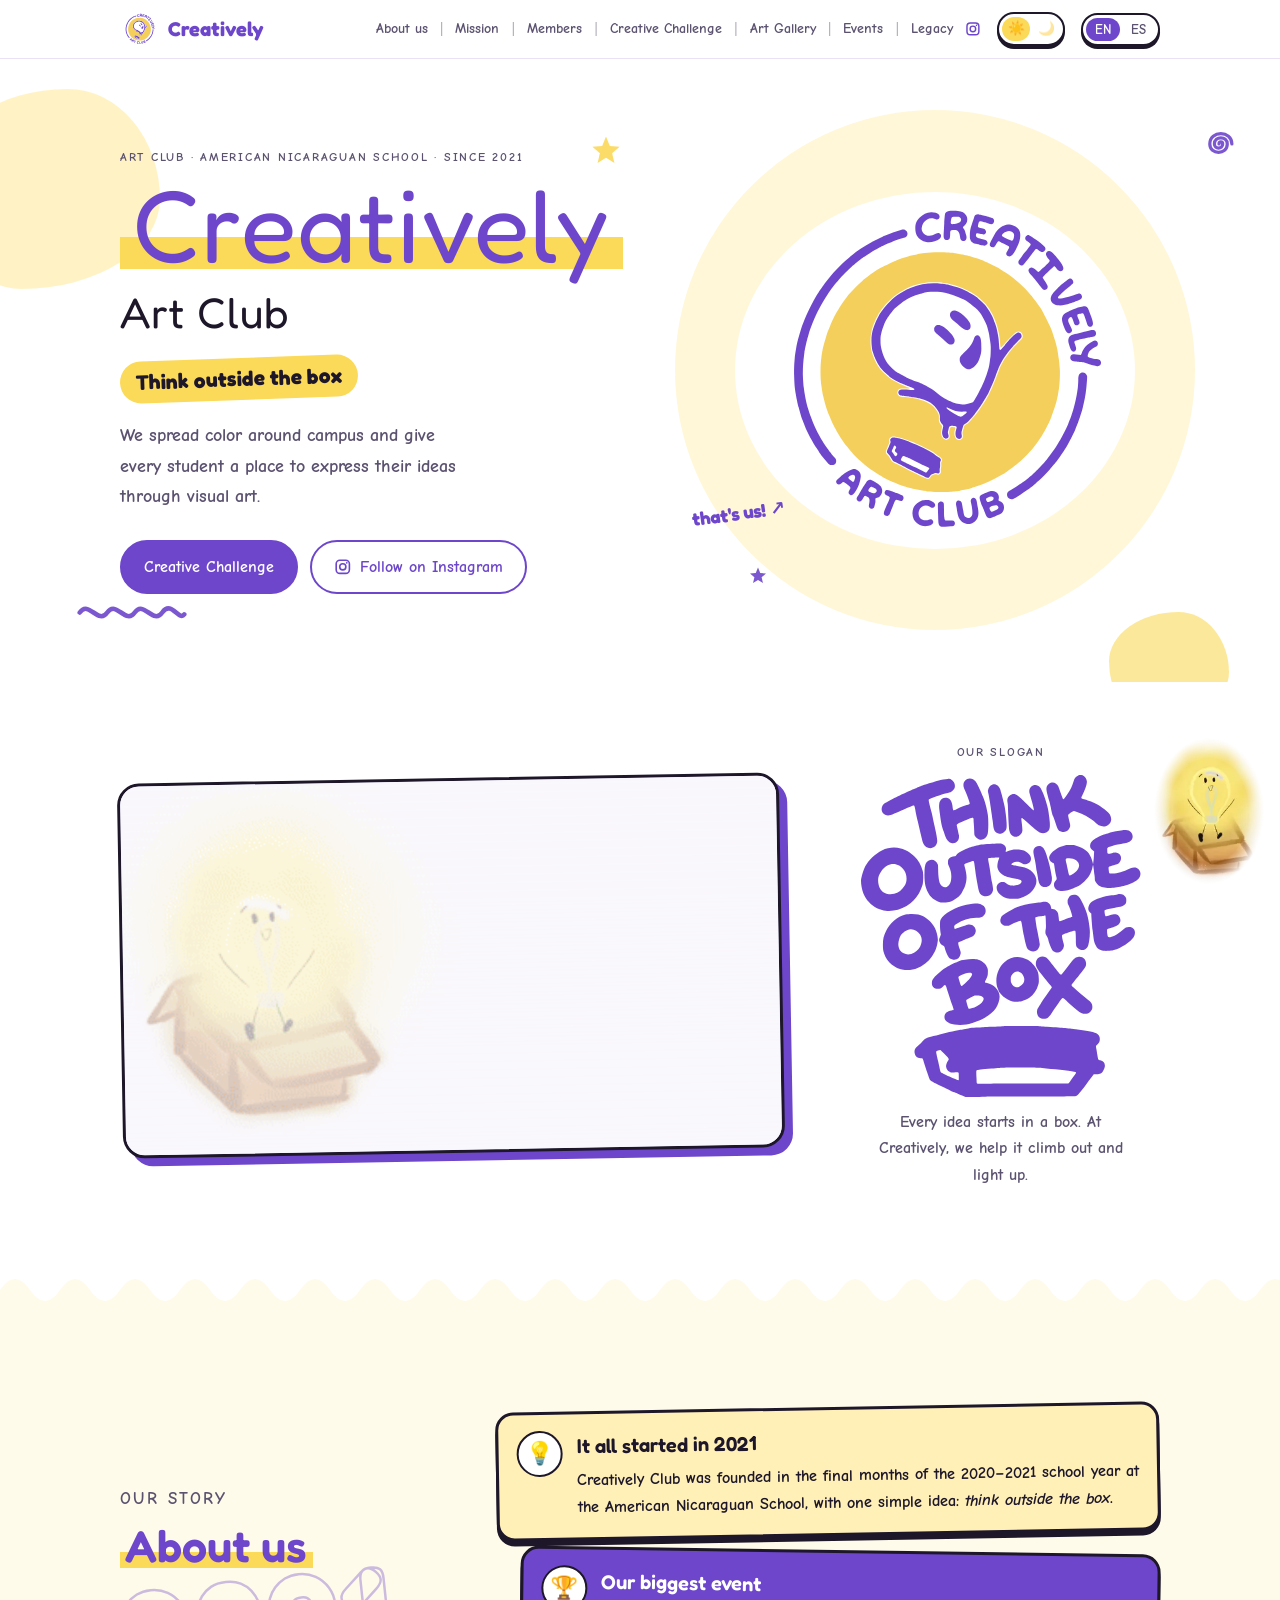
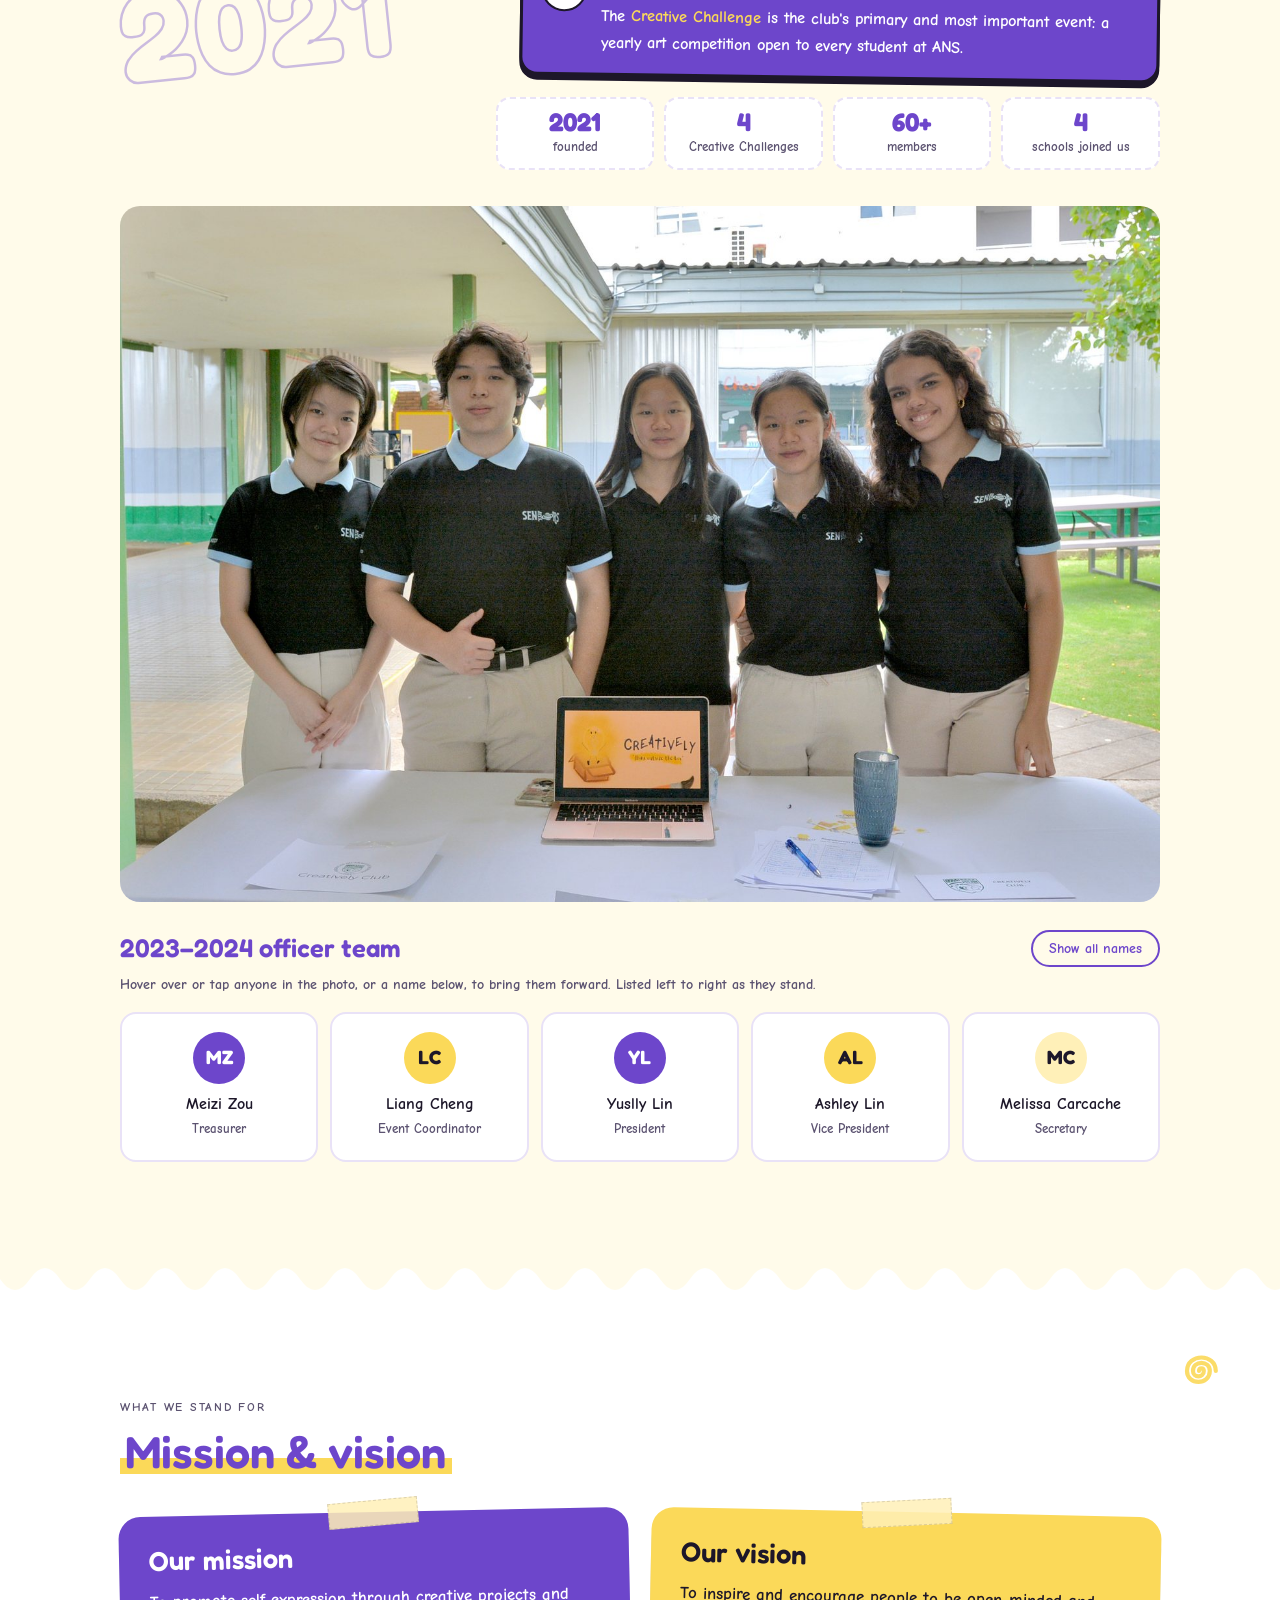
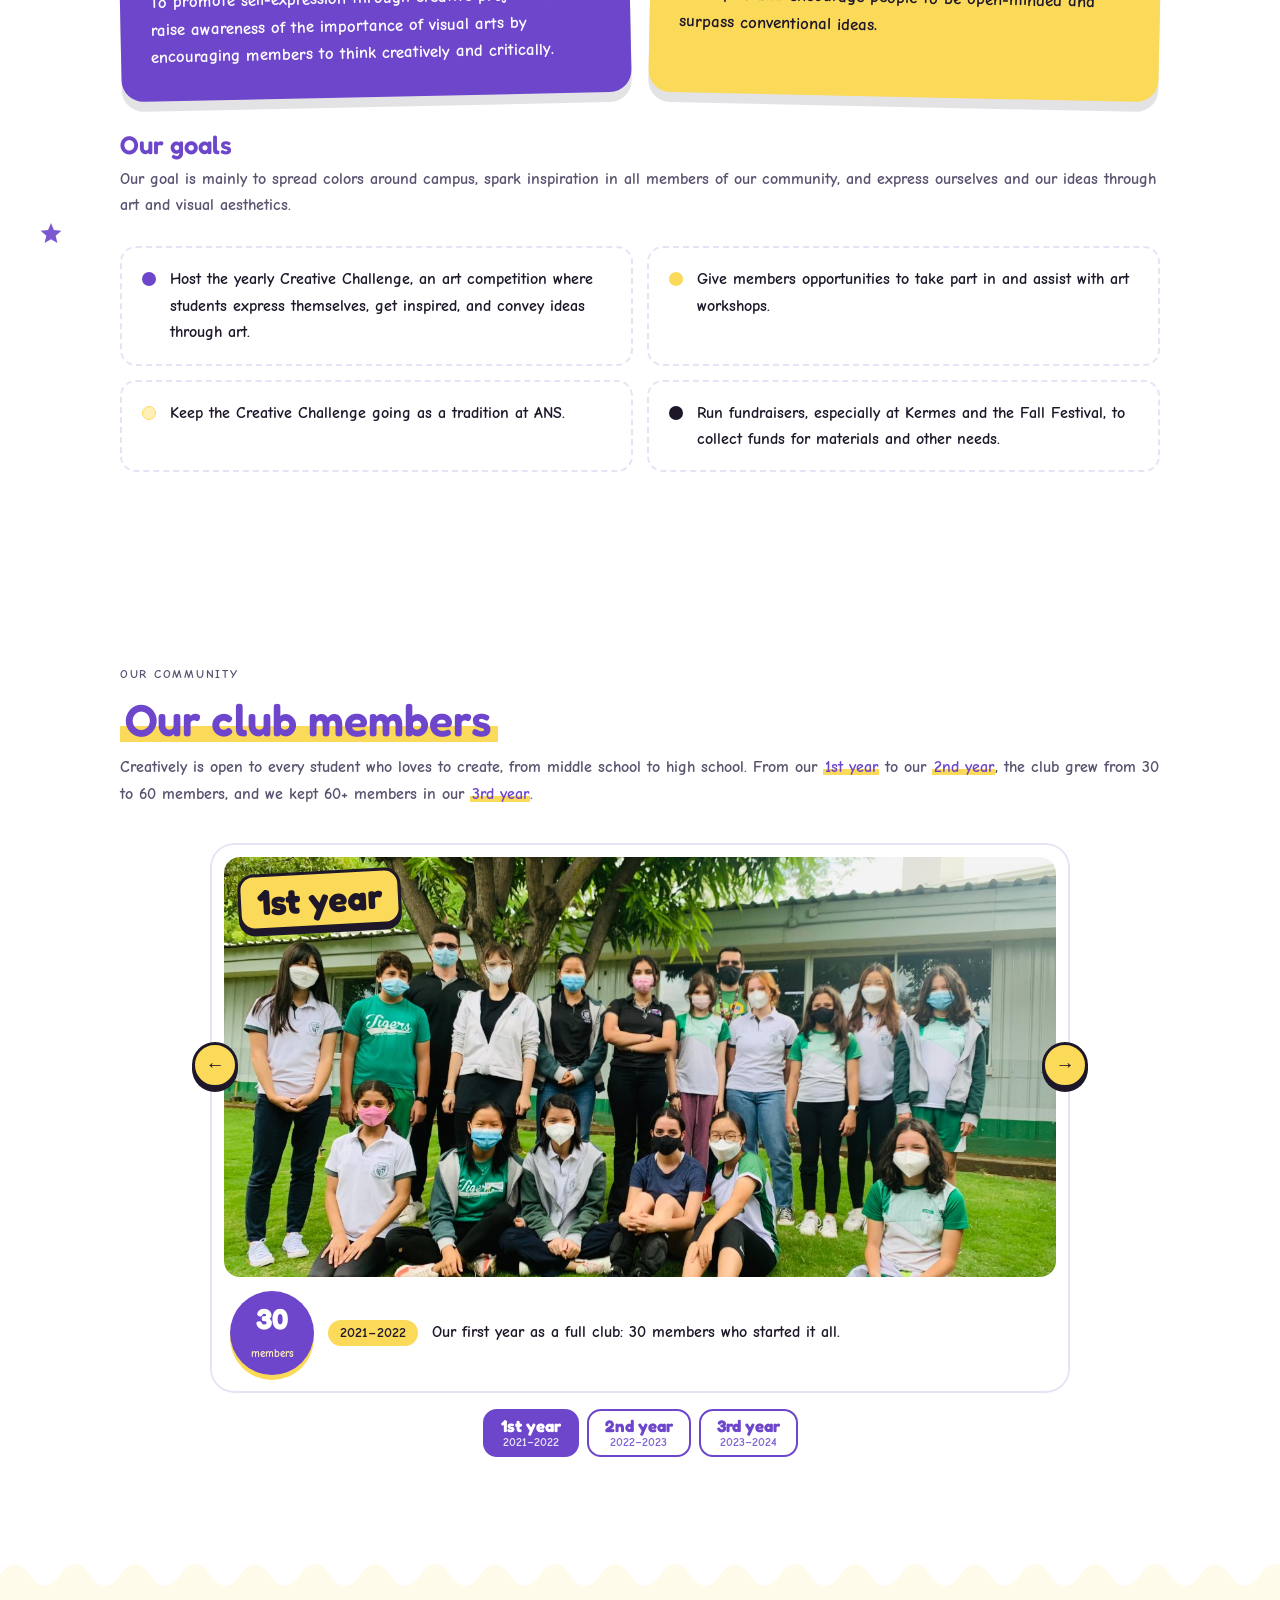
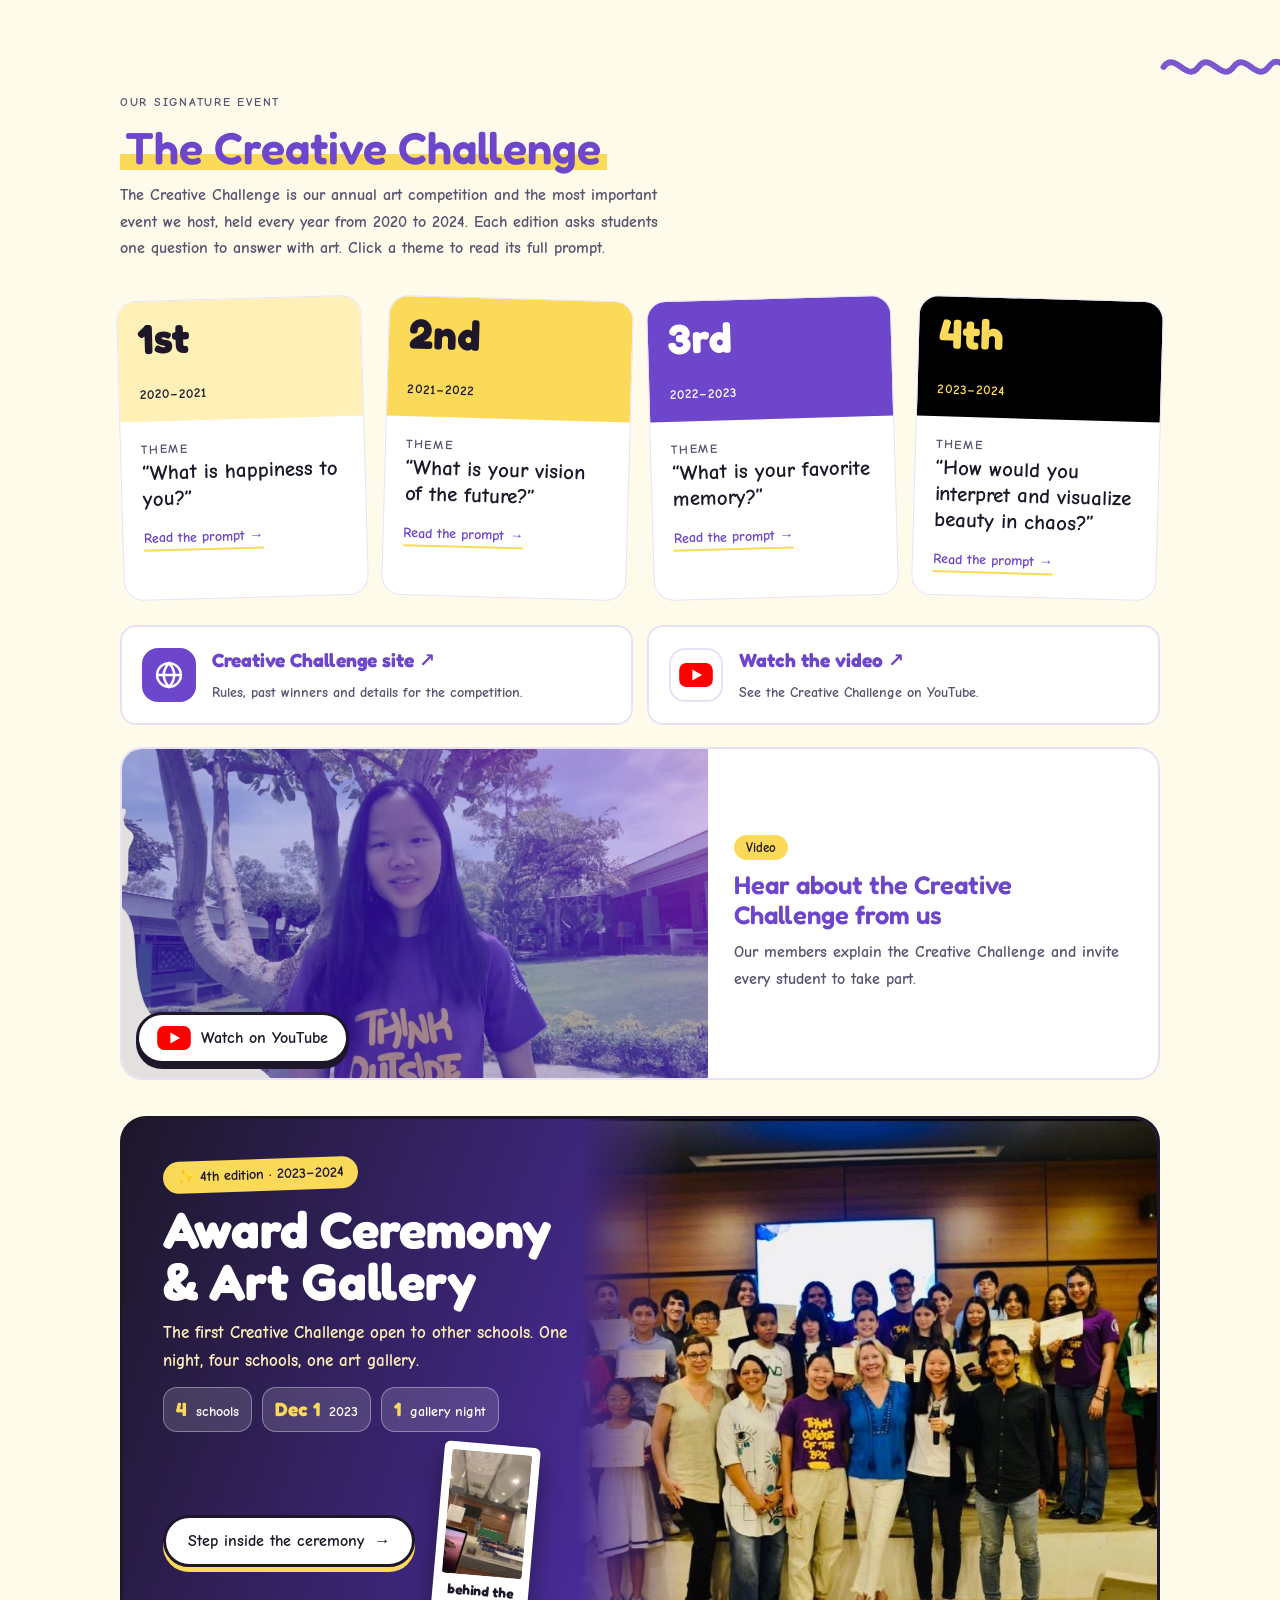
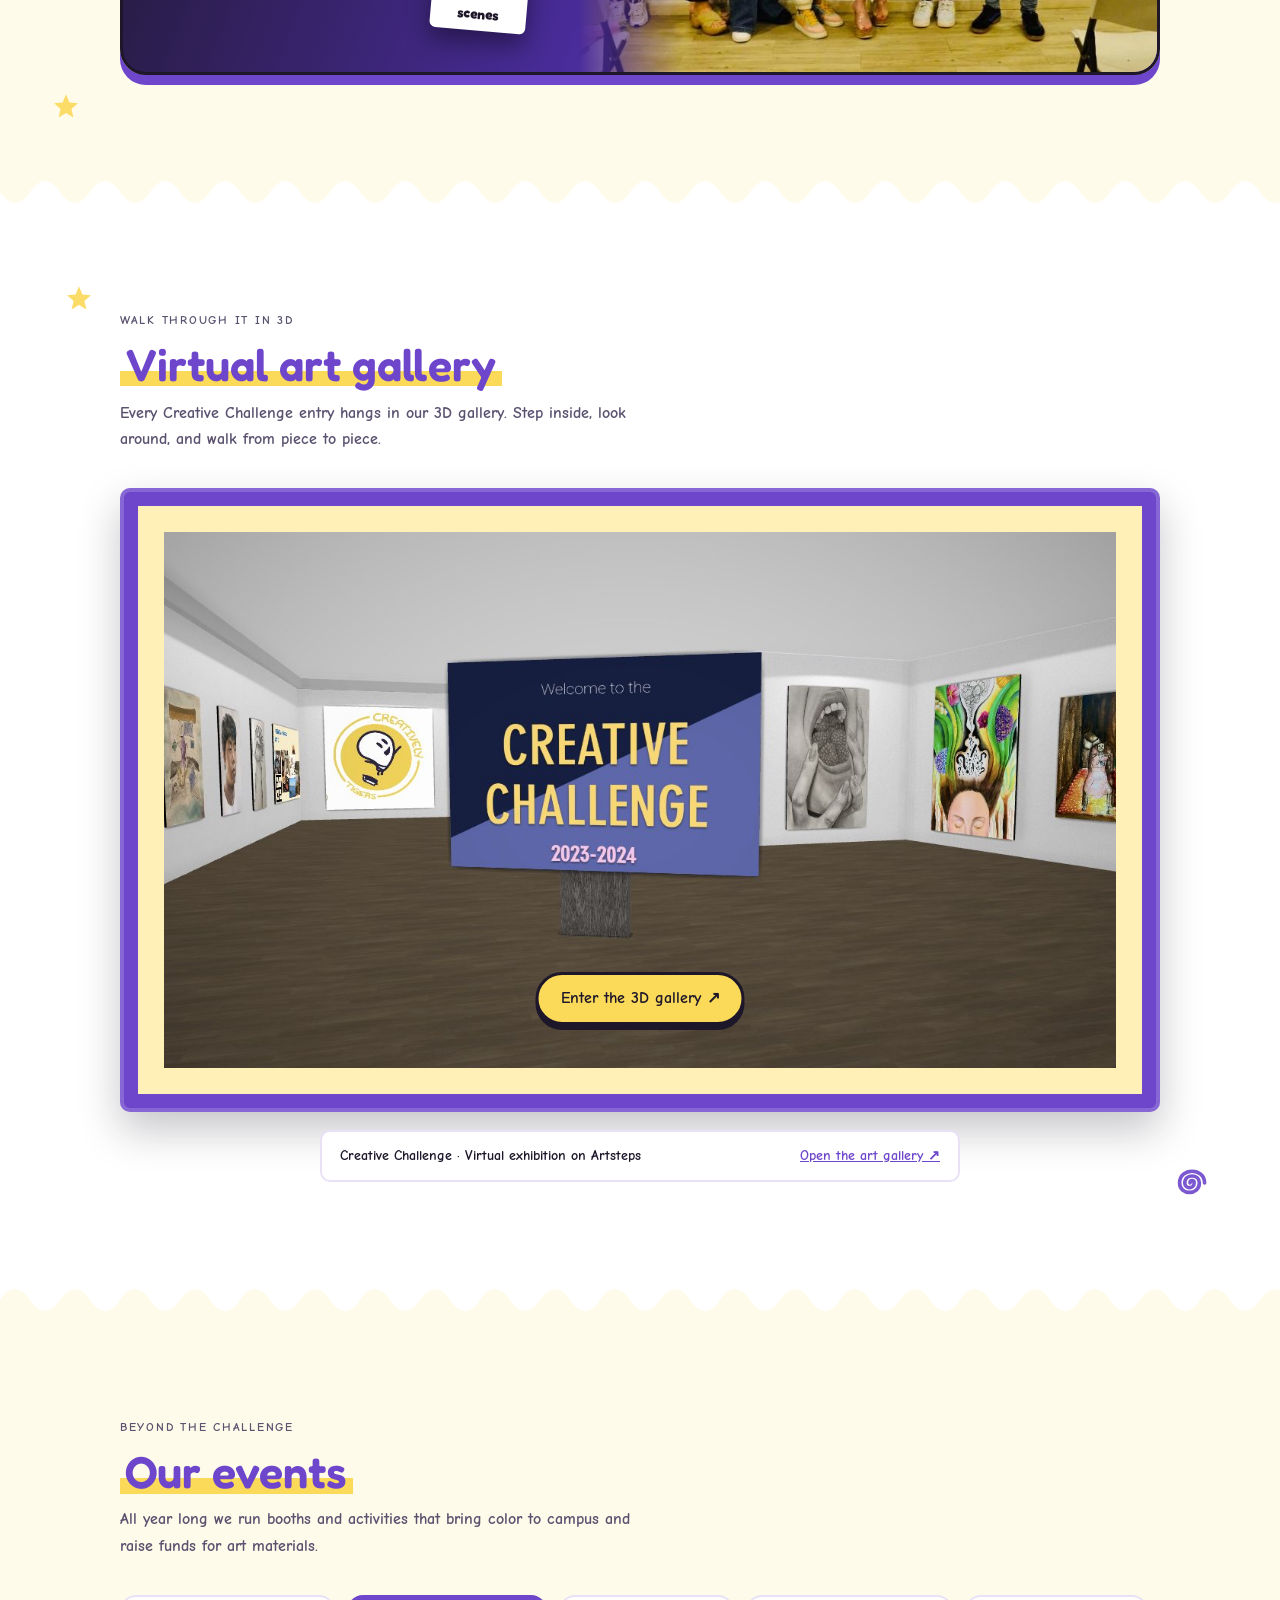
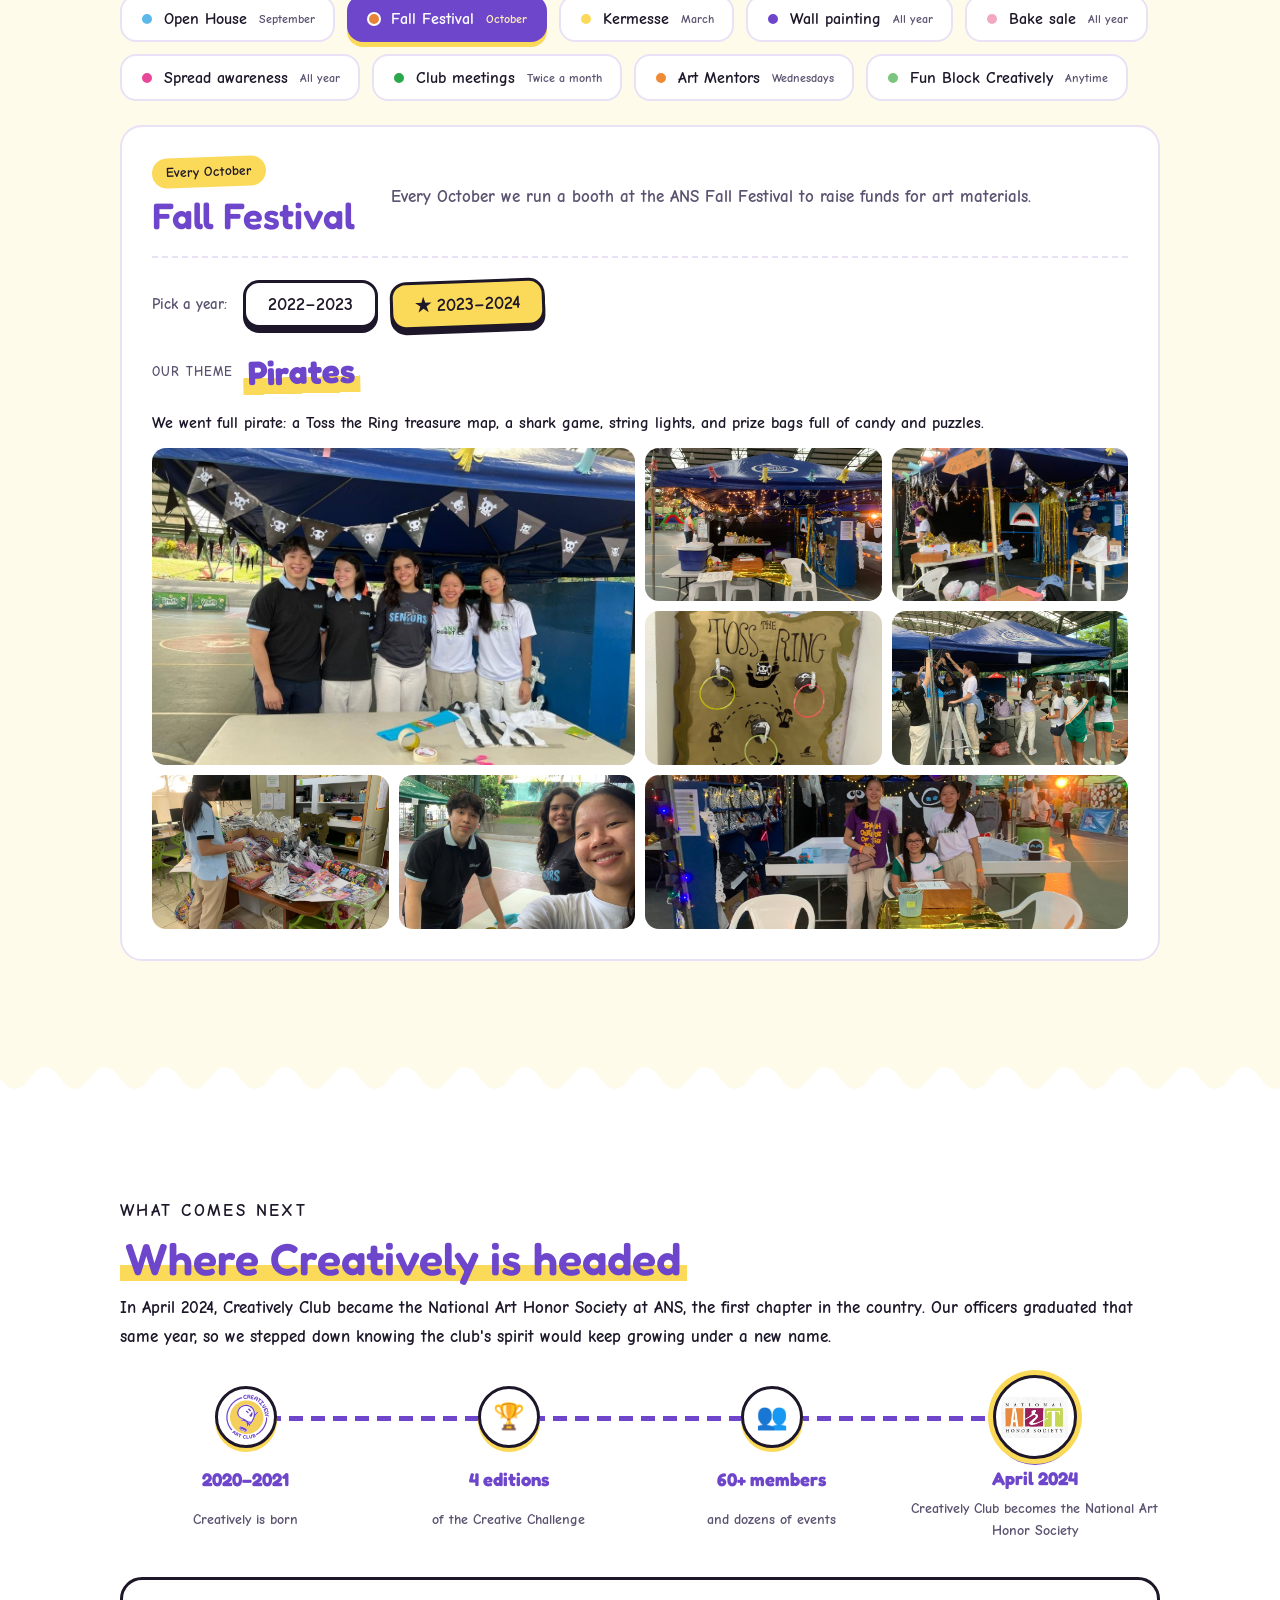
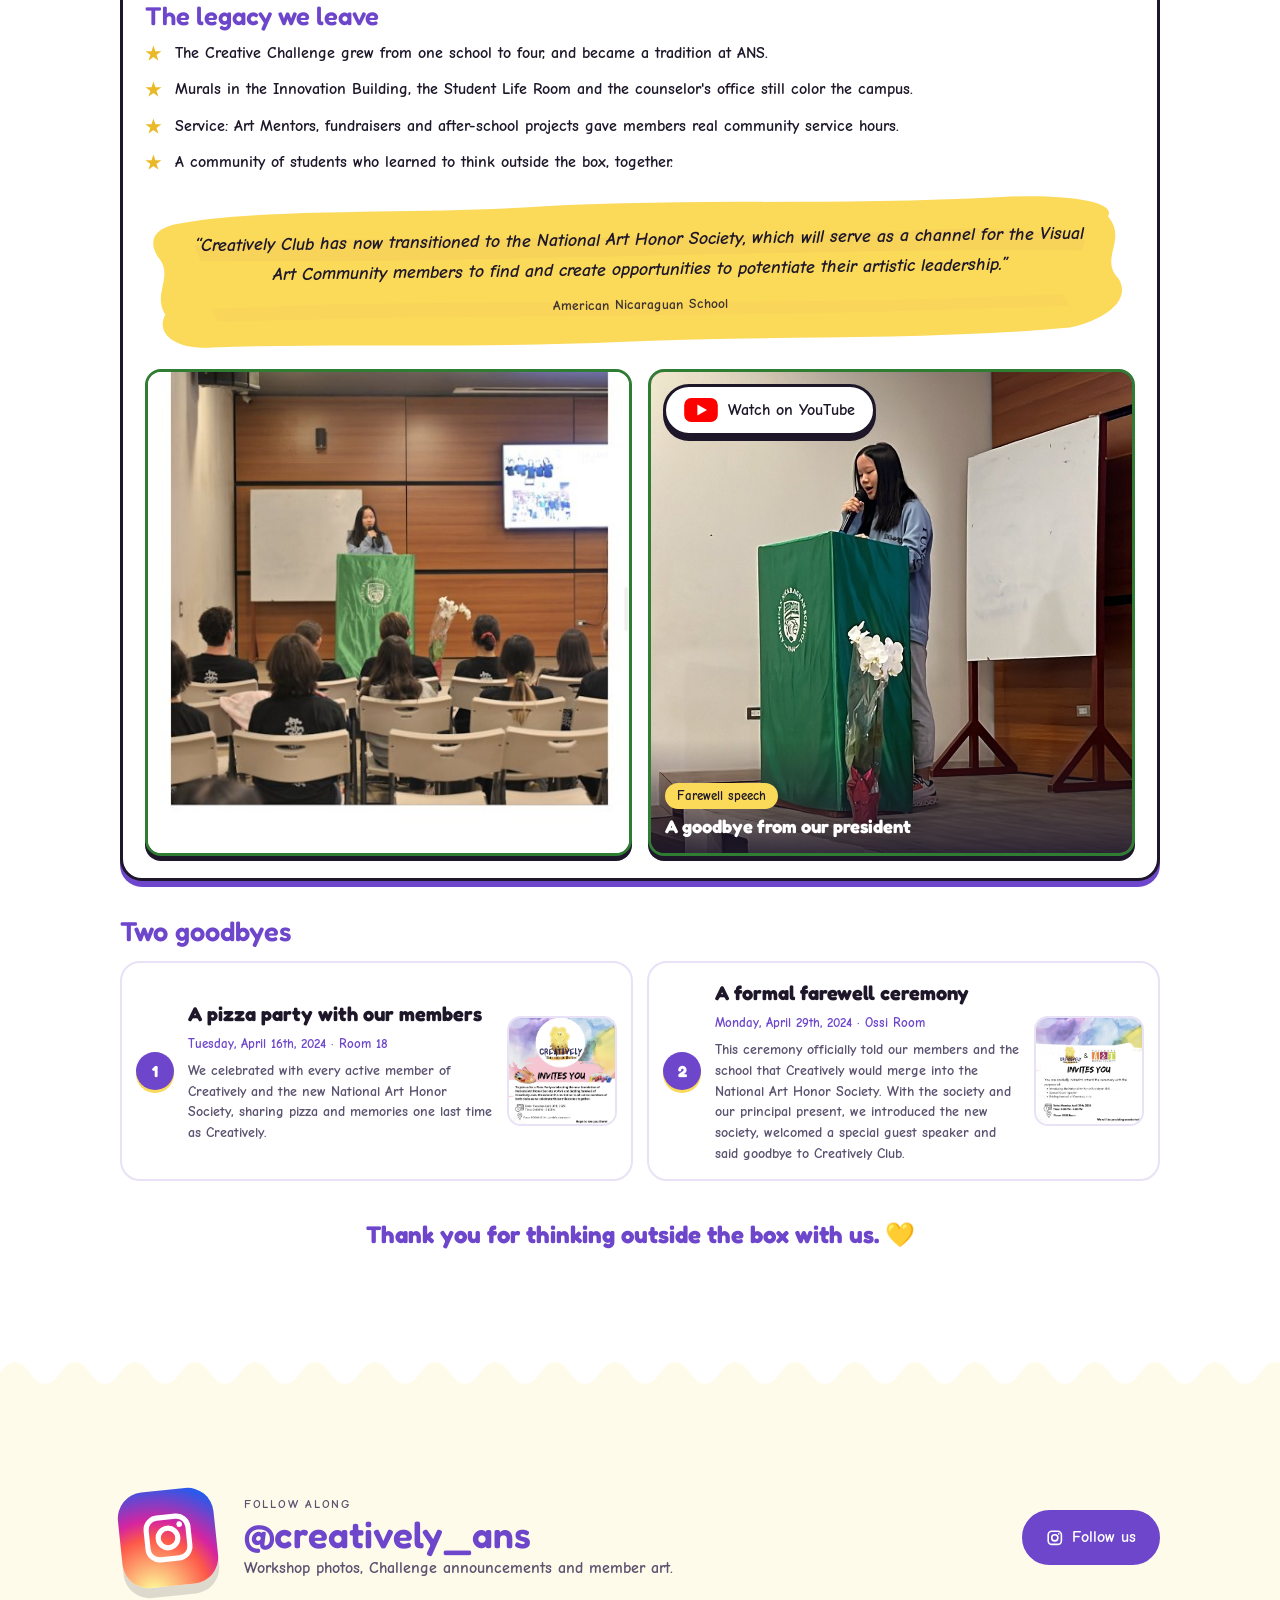
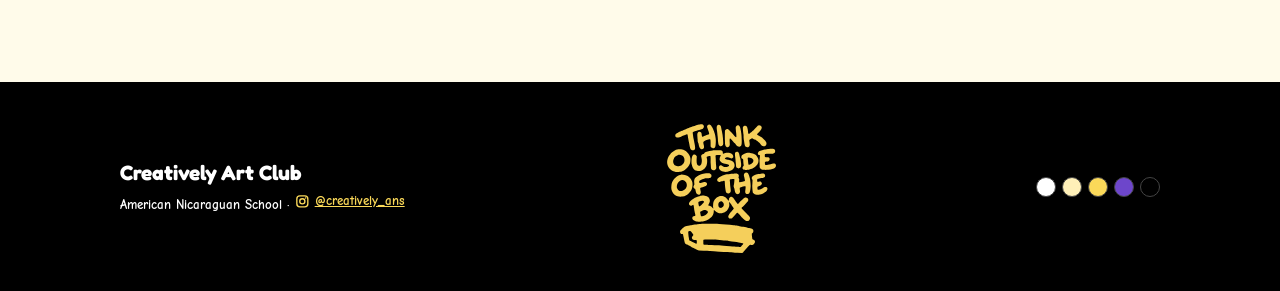
==== commit ecea0d7c: "Fix light mode text, add dark mode dividers" ====
--- a/index.html
+++ b/index.html
@@ -11,7 +11,7 @@
 <title>Creatively Art Club</title>
 <link rel="preconnect" href="https://fonts.googleapis.com">
 <link rel="stylesheet" href="https://fonts.googleapis.com/css2?family=Fredoka:wght@400;500;600;700&family=Comic+Neue:wght@700&family=Oswald:wght@300;500;700&display=swap">
-<link rel="stylesheet" href="css/style.css?v=3">
+<link rel="stylesheet" href="css/style.css?v=4">
 
 </head>
 <body>
@@ -45,7 +45,7 @@
   </div>
 </div></section>
 
-<div class="wave" aria-hidden="true"></div>
+<div class="wave" aria-hidden="true"></div><div class="wave-deco" aria-hidden="true"></div>
 <section class="band" id="about"><div class="wrap">
   <div class="about ab2" data-bulb="Since 2021 at ANS!">
     <div class="ab-left">
@@ -69,7 +69,7 @@
   <p class="hint">Hover over or tap anyone in the photo, or a name below, to bring them forward. Listed left to right as they stand.</p>
   <ul class="team"><li><button class="mem" data-p="meizi"><span class="av" style="background:var(--violet);color:#fff">MZ</span><b>Meizi Zou</b><small>Treasurer</small></button></li><li><button class="mem" data-p="liang"><span class="av" style="background:var(--sun);color:#1d1729">LC</span><b>Liang Cheng</b><small>Event Coordinator</small></button></li><li><button class="mem" data-p="yuslly"><span class="av" style="background:var(--violet);color:#fff">YL</span><b>Yuslly Lin</b><small>President</small></button></li><li><button class="mem" data-p="ashley"><span class="av" style="background:var(--sun);color:#1d1729">AL</span><b>Ashley Lin</b><small>Vice President</small></button></li><li><button class="mem" data-p="melissa"><span class="av" style="background:var(--cream);color:#1d1729">MC</span><b>Melissa Carcache</b><small>Secretary</small></button></li></ul>
 </div></section>
-<div class="wave down" aria-hidden="true"></div>
+<div class="wave down" aria-hidden="true"></div><div class="wave-deco" aria-hidden="true"></div>
 
 <section id="mission"><span class="doodle y float" style="right:4%;top:40px"><svg viewBox="0 0 50 50" width="60" height="60"><path d="M25 25c0-3 4-3 4 0 0 6-9 6-9 0 0-9 14-9 14 0 0 12-19 12-19 0 0-15 24-15 24 0" fill="none" stroke="currentColor" stroke-width="3.5" stroke-linecap="round"/></svg></span><span class="doodle float d2" style="left:3%;top:60%"><svg viewBox="0 0 40 40" width="26" height="26"><path d="M20 3l4.5 11 11.5 1-8.8 7.6 2.7 11.4L20 28l-9.9 6 2.7-11.4L4 15l11.5-1z" fill="currentColor"/></svg></span><div class="wrap">
   <div class="head"><p class="eyebrow">What we stand for</p><h2><span class="mark">Mission &amp; vision</span></h2></div>
@@ -104,7 +104,7 @@
   </div>
 </div></section>
 
-<div class="wave" aria-hidden="true"></div>
+<div class="wave" aria-hidden="true"></div><div class="wave-deco" aria-hidden="true"></div>
 <section class="band" id="challenge"><span class="doodle float" style="right:-20px;top:50px"><svg viewBox="0 0 120 30" width="140"><path d="M3 18c10-14 20 14 30 0s20 14 30 0 20 14 30 0 18 10 24 2" fill="none" stroke="currentColor" stroke-width="5" stroke-linecap="round"/></svg></span><span class="doodle y float d3" style="left:4%;bottom:40px"><svg viewBox="0 0 40 40" width="30" height="30"><path d="M20 3l4.5 11 11.5 1-8.8 7.6 2.7 11.4L20 28l-9.9 6 2.7-11.4L4 15l11.5-1z" fill="currentColor"/></svg></span><div class="wrap">
   <div class="head"><p class="eyebrow">Our signature event</p><h2><span class="mark">The Creative Challenge</span></h2><p style="color:var(--muted)">The Creative Challenge is our annual art competition and the most important event we host, held every year from 2020 to 2024. Each edition asks students one question to answer with art. Click a theme to read its full prompt.</p></div>
   <div class="chips" data-bulb="Click a theme to read the prompt!">
@@ -134,7 +134,7 @@
     </span>
   </a>
 </div></section>
-<div class="wave down" aria-hidden="true"></div>
+<div class="wave down" aria-hidden="true"></div><div class="wave-deco" aria-hidden="true"></div>
 
 <section id="gallery"><span class="doodle y float" style="left:5%;top:70px"><svg viewBox="0 0 40 40" width="30" height="30"><path d="M20 3l4.5 11 11.5 1-8.8 7.6 2.7 11.4L20 28l-9.9 6 2.7-11.4L4 15l11.5-1z" fill="currentColor"/></svg></span><span class="doodle float d2" style="right:5%;bottom:60px"><svg viewBox="0 0 50 50" width="52" height="52"><path d="M25 25c0-3 4-3 4 0 0 6-9 6-9 0 0-9 14-9 14 0 0 12-19 12-19 0 0-15 24-15 24 0" fill="none" stroke="currentColor" stroke-width="3.5" stroke-linecap="round"/></svg></span><div class="wrap">
   <div class="head"><p class="eyebrow">Walk through it in 3D</p><h2><span class="mark">Virtual art gallery</span></h2><p style="color:var(--muted)">Every Creative Challenge entry hangs in our 3D gallery. Step inside, look around, and walk from piece to piece.</p></div>
@@ -144,7 +144,7 @@
   </div></div></div>
   <div class="plaque"><span>Creative Challenge · Virtual exhibition on Artsteps</span><a href="https://www.artsteps.com/view/64ee8c0fc514a47bf0f46963" target="_blank" rel="noopener">Open the art gallery ↗</a></div>
 </div></section>
-<div class="wave" aria-hidden="true"></div>
+<div class="wave" aria-hidden="true"></div><div class="wave-deco" aria-hidden="true"></div>
 <section class="band" id="events"><div class="wrap">
   <div class="head"><p class="eyebrow">Beyond the Challenge</p><h2><span class="mark">Our events</span></h2><p style="color:var(--muted)">All year long we run booths and activities that bring color to campus and raise funds for art materials.</p></div>
   <div class="ev-tabs" role="tablist" aria-label="Creatively events" data-bulb="Come visit our booths!"><button class="ev-tab" role="tab" id="tab-open" aria-controls="ev-open" aria-selected="false"><span class="ev-dot" style="background:#5BB8E8"></span>Open House<small>September</small></button><button class="ev-tab on" role="tab" id="tab-fall" aria-controls="ev-fall" aria-selected="true"><span class="ev-dot" style="background:#E8833A"></span>Fall Festival<small>October</small></button><button class="ev-tab" role="tab" id="tab-kermes" aria-controls="ev-kermes" aria-selected="false"><span class="ev-dot" style="background:#FBD959"></span>Kermesse<small>March</small></button><button class="ev-tab" role="tab" id="tab-wall" aria-controls="ev-wall" aria-selected="false"><span class="ev-dot" style="background:#6D46CB"></span>Wall painting<small>All year</small></button><button class="ev-tab" role="tab" id="tab-bake" aria-controls="ev-bake" aria-selected="false"><span class="ev-dot" style="background:#F2A7C3"></span>Bake sale<small>All year</small></button><button class="ev-tab" role="tab" id="tab-aware" aria-controls="ev-aware" aria-selected="false"><span class="ev-dot" style="background:#E8479A"></span>Spread awareness<small>All year</small></button><button class="ev-tab" role="tab" id="tab-meet" aria-controls="ev-meet" aria-selected="false"><span class="ev-dot" style="background:#2BA84A"></span>Club meetings<small>Twice a month</small></button><button class="ev-tab" role="tab" id="tab-mentor" aria-controls="ev-mentor" aria-selected="false"><span class="ev-dot" style="background:#EF8B34"></span>Art Mentors<small>Wednesdays</small></button><button class="ev-tab" role="tab" id="tab-funblock" aria-controls="ev-funblock" aria-selected="false"><span class="ev-dot" style="background:#7BC67E"></span>Fun Block Creatively<small>Anytime</small></button></div>
@@ -183,7 +183,7 @@
       <div class="ev-photos"><div class="ev-years" role="group" aria-label="Year"><button class="yr-chip on" aria-pressed="true" data-y="0">2021–2022</button></div><div class="ev-year" data-y="0"><p class="ev-note">Our first Fun Block was a Pirate Scavenger Hunt for middle school on Flex Day in November 2021. It was something I had always wanted to do, and we wanted every participant to have fun. Teams followed maps, riddles and clues around campus to find the golden treasure. Organizing it taught us how important preparation and good organization among our members are to run an event well.</p><div class="feat2"><figure class="feat-card"><button class="ph feat-ph" data-cap="Our Scavenger Hunt poster: “Golden treasure on your way, be a pirate for a day!”" aria-label="Open the Scavenger Hunt poster"><img src="assets/img/sh15.jpg" alt="Scavenger Hunt poster: Golden treasure on your way, be a pirate for a day! For middle school, on Flex Days, free entrance"></button><figcaption>📜 Our Scavenger Hunt poster</figcaption></figure><figure class="feat-card"><button class="ph feat-ph" data-cap="Our pirate bulb sets sail" aria-label="Open the pirate bulb animation"><img src="assets/img/shv.webp" alt="Animation: the Creatively light bulb as a pirate sailing a ship with the Creatively flag"></button><figcaption>🏴‍☠️ Our pirate bulb sets sail</figcaption></figure></div><a class="cc-vid fb-vid" href="https://youtu.be/MDYGOMipUy8" target="_blank" rel="noopener"><span class="cc-thumb"><img src="assets/img/prt.jpg" alt="Our pirate bulb sailing toward the treasure island" loading="lazy"><span class="aw-play"><svg viewBox="0 0 28 20" aria-hidden="true"><rect width="28" height="20" rx="6" fill="#FF0000"/><path d="M11 5.5v9l8-4.5z" fill="#fff"/></svg><b>Watch on YouTube</b></span></span><span class="cc-info"><span class="aw-date">Full video</span><strong>Watch the whole Pirate Scavenger Hunt</strong><span>See the full pirate adventure, from setting sail to finding the treasure.</span></span></a><h4 class="ev-sub"><span>1</span>Planning the adventure</h4><p class="ev-subnote">We designed the flyer, the clue maps and a briefing for our guides, so every team had a club member leading the way.</p><div class="ev-grid n5"><button class="ph lead" data-cap="The treasure map of the campus" aria-label="Open photo: The treasure map of the campus"><img src="assets/img/shp2.jpg" alt="The treasure map of the campus" loading="lazy"></button><button class="ph" data-cap="Our briefing for the guides" aria-label="Open photo: Our briefing for the guides"><img src="assets/img/shp1.jpg" alt="Our briefing for the guides" loading="lazy"></button><button class="ph" data-cap="Our Instagram story after the first mission" aria-label="Open photo: Our Instagram story after the first mission"><img src="assets/img/sh4.jpg" alt="Our Instagram story after the first mission" loading="lazy"></button><button class="ph" data-cap="In the Flex Day workshop booklet" aria-label="Open photo: In the Flex Day workshop booklet"><img src="assets/img/sh14.jpg" alt="In the Flex Day workshop booklet" loading="lazy"></button><button class="ph" data-cap="Listed on the ANS Flex Day website" aria-label="Open photo: Listed on the ANS Flex Day website"><img src="assets/img/sh13.jpg" alt="Listed on the ANS Flex Day website" loading="lazy"></button></div><h4 class="ev-sub"><span>2</span>Hunt day</h4><p class="ev-subnote">Teams raced around campus solving riddles, drawing clues and searching for the treasure.</p><div class="ev-grid n10"><button class="ph lead" data-cap="Reading a clue together" aria-label="Open photo: Reading a clue together"><img src="assets/img/sh2.jpg" alt="Reading a clue together" loading="lazy"></button><button class="ph" data-cap="Searching over the wall for the next clue" aria-label="Open photo: Searching over the wall for the next clue"><img src="assets/img/sh16.jpg" alt="Searching over the wall for the next clue" loading="lazy"></button><button class="ph" data-cap="Writing down an answer" aria-label="Open photo: Writing down an answer"><img src="assets/img/sh1.jpg" alt="Writing down an answer" loading="lazy"></button><button class="ph" data-cap="Drawing a clue: a palm tree with a kite stuck in it" aria-label="Open photo: Drawing a clue: a palm tree with a kite stuck in it"><img src="assets/img/sh3.jpg" alt="Drawing a clue: a palm tree with a kite stuck in it" loading="lazy"></button><button class="ph" data-cap="Following the path to the next station" aria-label="Open photo: Following the path to the next station"><img src="assets/img/sh5.jpg" alt="Following the path to the next station" loading="lazy"></button><button class="ph" data-cap="Cracking a clue on the ground" aria-label="Open photo: Cracking a clue on the ground"><img src="assets/img/sh6.jpg" alt="Cracking a clue on the ground" loading="lazy"></button><button class="ph" data-cap="Teamwork in the garden" aria-label="Open photo: Teamwork in the garden"><img src="assets/img/sh10.jpg" alt="Teamwork in the garden" loading="lazy"></button><button class="ph" data-cap="A clue station in the classroom" aria-label="Open photo: A clue station in the classroom"><img src="assets/img/sh7.jpg" alt="A clue station in the classroom" loading="lazy"></button><button class="ph" data-cap="Guessing the phrase on the screen" aria-label="Open photo: Guessing the phrase on the screen"><img src="assets/img/sh8.jpg" alt="Guessing the phrase on the screen" loading="lazy"></button><button class="ph s4 m2" data-cap="A drawing challenge" aria-label="Open photo: A drawing challenge"><img src="assets/img/sh9.jpg" alt="A drawing challenge" loading="lazy"></button></div><h4 class="ev-sub"><span>3</span>Treasure found!</h4><p class="ev-subnote">The winning team found the golden tickets hidden in a locker.</p><div class="ev-grid n1"><button class="ph" data-cap="The winners with their golden tickets" aria-label="Open photo: The winners with their golden tickets"><img src="assets/img/sh11.jpg" alt="The winners with their golden tickets" loading="lazy"></button></div></div></div>
     </div>
 </div></section>
-<div class="wave down" aria-hidden="true"></div>
+<div class="wave down" aria-hidden="true"></div><div class="wave-deco" aria-hidden="true"></div>
 <section id="legacy" class="legacy"><div class="wrap">
   <div class="head lg-head"><p class="eyebrow">What comes next</p><h2><span class="mark">Where Creatively is headed</span></h2>
     <p>In April 2024, Creatively Club became the <b>National Art Honor Society at ANS</b>, the first chapter in the country. Our officers graduated that same year, so we stepped down knowing the club's spirit would keep growing under a new name.</p></div>
@@ -214,7 +214,7 @@
   </div>
   <p class="lg-end">Thank you for thinking outside the box with us. 💛</p>
 </div></section>
-<div class="wave" aria-hidden="true"></div>
+<div class="wave" aria-hidden="true"></div><div class="wave-deco" aria-hidden="true"></div>
 <section class="band igband"><div class="wrap" data-bulb="Follow us for more art!">
   <a class="igbig" href="https://www.instagram.com/creatively_ans/" target="_blank" rel="noopener" aria-label="Creatively on Instagram"><svg  viewBox="0 0 24 24" fill="none" stroke="currentColor" stroke-width="2.2" aria-hidden="true"><rect x="3" y="3" width="18" height="18" rx="5"/><circle cx="12" cy="12" r="4.2"/><circle cx="17.4" cy="6.6" r="1.2" fill="currentColor" stroke="none"/></svg></a>
   <div><p class="eyebrow">Follow along</p><h2>@creatively_ans</h2><p style="color:var(--muted)">Workshop photos, Challenge announcements and member art.</p></div>
@@ -235,7 +235,7 @@
   <img class="fslogan" src="assets/img/sl_y.svg" alt="Think outside of the box">
   <div class="pal" aria-hidden="true"><i style="background:#fff"></i><i style="background:#FFF0B8"></i><i style="background:#FBD959"></i><i style="background:#6D46CB"></i><i style="background:#000"></i></div>
 </div></footer>
-<script src="js/i18n.js?v=3"></script>
-<script src="js/main.js?v=3"></script>
+<script src="js/i18n.js?v=4"></script>
+<script src="js/main.js?v=4"></script>
 </body>
 </html>
--- a/css/style.css
+++ b/css/style.css
@@ -740,5 +740,8 @@
 /* dark mode: brighter text */
 :root[data-theme="dark"]{--violet-ink:#FFE27A;--muted:#ddd3f2;--fg:#ffffff;}
 @media (prefers-color-scheme:dark){:root:not([data-theme="light"]){--violet-ink:#FFE27A;--muted:#ddd3f2;--fg:#ffffff;}}
-:root[data-theme="dark"] .mark{background:linear-gradient(transparent 62%,#6D46CB 62% 90%,transparent 90%)} :root[data-theme="dark"] .brushy{background:linear-gradient(transparent 62%,#6D46CB 62% 90%,transparent 90%) no-repeat 0 0/100% 100%} :root[data-theme="dark"] .hero h1{color:#FFE27A} :root[data-theme="dark"] .hero h1 span:not(.mark){color:#fff} :root[data-theme="dark"] .ev-theme b{background:linear-gradient(transparent 62%,#6D46CB 62% 90%,transparent 90%);color:#FFE27A} :root[data-theme="dark"] .em{background:linear-gradient(transparent 62%,#6D46CB 62% 90%,transparent 90%);color:#FFE27A} :root[data-theme="dark"] h3{color:#FFE27A} :root[data-theme="dark"] .navlinks a{color:#f1ecff} :root[data-theme="dark"] .navlinks a:hover{color:#FFE27A} :root[data-theme="dark"] .brand{color:#FFE27A} :root[data-theme="dark"] .eyebrow{color:#ffffff;opacity:.85} :root[data-theme="dark"] .lede, .head p, .sec-head p{color:#eee8ff} :root[data-theme="dark"] .btn.ghost{color:#FFE27A;border-color:#FFE27A} :root[data-theme="dark"] .mem small, .team small{color:#ddd3f2} :root[data-theme="dark"] .lg-node b, .lg-sub, .lg-end, .gintro h3, .goals-title, .teamhead h3{color:#FFE27A} :root[data-theme="dark"] .chip .more{color:#FFE27A;border-color:#FFE27A} :root[data-theme="dark"] .toggle{color:#FFE27A;border-color:#FFE27A} :root[data-theme="dark"] .yr-chip:not(.on){color:#fff} :root[data-theme="dark"] .mb-dot:not(.on){color:#FFE27A;border-color:#FFE27A} :root[data-theme="dark"] .ab-year{-webkit-text-stroke-color:#FFE27A}
-@media (prefers-color-scheme:dark){:root:not([data-theme="light"]) .mark{background:linear-gradient(transparent 62%,#6D46CB 62% 90%,transparent 90%)} :root:not([data-theme="light"]) .brushy{background:linear-gradient(transparent 62%,#6D46CB 62% 90%,transparent 90%) no-repeat 0 0/100% 100%} :root:not([data-theme="light"]) .hero h1{color:#FFE27A} :root:not([data-theme="light"]) .hero h1 span:not(.mark){color:#fff} :root:not([data-theme="light"]) .ev-theme b{background:linear-gradient(transparent 62%,#6D46CB 62% 90%,transparent 90%);color:#FFE27A} :root:not([data-theme="light"]) .em{background:linear-gradient(transparent 62%,#6D46CB 62% 90%,transparent 90%);color:#FFE27A} :root:not([data-theme="light"]) h3{color:#FFE27A} :root:not([data-theme="light"]) .navlinks a{color:#f1ecff} :root:not([data-theme="light"]) .navlinks a:hover{color:#FFE27A} :root:not([data-theme="light"]) .brand{color:#FFE27A} :root:not([data-theme="light"]) .eyebrow{color:#ffffff;opacity:.85} :root:not([data-theme="light"]) .lede, .head p, .sec-head p{color:#eee8ff} :root:not([data-theme="light"]) .btn.ghost{color:#FFE27A;border-color:#FFE27A} :root:not([data-theme="light"]) .mem small, .team small{color:#ddd3f2} :root:not([data-theme="light"]) .lg-node b, .lg-sub, .lg-end, .gintro h3, .goals-title, .teamhead h3{color:#FFE27A} :root:not([data-theme="light"]) .chip .more{color:#FFE27A;border-color:#FFE27A} :root:not([data-theme="light"]) .toggle{color:#FFE27A;border-color:#FFE27A} :root:not([data-theme="light"]) .yr-chip:not(.on){color:#fff} :root:not([data-theme="light"]) .mb-dot:not(.on){color:#FFE27A;border-color:#FFE27A} :root:not([data-theme="light"]) .ab-year{-webkit-text-stroke-color:#FFE27A}}
+:root[data-theme="dark"] .mark{background:linear-gradient(transparent 62%,#6D46CB 62% 90%,transparent 90%)} :root[data-theme="dark"] .brushy{background:linear-gradient(transparent 62%,#6D46CB 62% 90%,transparent 90%) no-repeat 0 0/100% 100%} :root[data-theme="dark"] .hero h1{color:#FFE27A} :root[data-theme="dark"] .hero h1 span:not(.mark){color:#fff} :root[data-theme="dark"] .ev-theme b{background:linear-gradient(transparent 62%,#6D46CB 62% 90%,transparent 90%);color:#FFE27A} :root[data-theme="dark"] .em{background:linear-gradient(transparent 62%,#6D46CB 62% 90%,transparent 90%);color:#FFE27A} :root[data-theme="dark"] h3{color:#FFE27A} :root[data-theme="dark"] .navlinks a{color:#f1ecff} :root[data-theme="dark"] .navlinks a:hover{color:#FFE27A} :root[data-theme="dark"] .brand{color:#FFE27A} :root[data-theme="dark"] .eyebrow{color:#ffffff;opacity:.85} :root[data-theme="dark"] .lede,:root[data-theme="dark"] .head p,:root[data-theme="dark"] .sec-head p{color:#eee8ff} :root[data-theme="dark"] .btn.ghost{color:#FFE27A;border-color:#FFE27A} :root[data-theme="dark"] .mem small,:root[data-theme="dark"] .team small{color:#ddd3f2} :root[data-theme="dark"] .lg-node b,:root[data-theme="dark"] .lg-sub,:root[data-theme="dark"] .lg-end,:root[data-theme="dark"] .gintro h3,:root[data-theme="dark"] .goals-title,:root[data-theme="dark"] .teamhead h3{color:#FFE27A} :root[data-theme="dark"] .chip .more{color:#FFE27A;border-color:#FFE27A} :root[data-theme="dark"] .toggle{color:#FFE27A;border-color:#FFE27A} :root[data-theme="dark"] .yr-chip:not(.on){color:#fff} :root[data-theme="dark"] .mb-dot:not(.on){color:#FFE27A;border-color:#FFE27A} :root[data-theme="dark"] .ab-year{-webkit-text-stroke-color:#FFE27A} :root[data-theme="dark"] .wave-deco{display:block}
+@media (prefers-color-scheme:dark){:root:not([data-theme="light"]) .mark{background:linear-gradient(transparent 62%,#6D46CB 62% 90%,transparent 90%)} :root:not([data-theme="light"]) .brushy{background:linear-gradient(transparent 62%,#6D46CB 62% 90%,transparent 90%) no-repeat 0 0/100% 100%} :root:not([data-theme="light"]) .hero h1{color:#FFE27A} :root:not([data-theme="light"]) .hero h1 span:not(.mark){color:#fff} :root:not([data-theme="light"]) .ev-theme b{background:linear-gradient(transparent 62%,#6D46CB 62% 90%,transparent 90%);color:#FFE27A} :root:not([data-theme="light"]) .em{background:linear-gradient(transparent 62%,#6D46CB 62% 90%,transparent 90%);color:#FFE27A} :root:not([data-theme="light"]) h3{color:#FFE27A} :root:not([data-theme="light"]) .navlinks a{color:#f1ecff} :root:not([data-theme="light"]) .navlinks a:hover{color:#FFE27A} :root:not([data-theme="light"]) .brand{color:#FFE27A} :root:not([data-theme="light"]) .eyebrow{color:#ffffff;opacity:.85} :root:not([data-theme="light"]) .lede,:root:not([data-theme="light"]) .head p,:root:not([data-theme="light"]) .sec-head p{color:#eee8ff} :root:not([data-theme="light"]) .btn.ghost{color:#FFE27A;border-color:#FFE27A} :root:not([data-theme="light"]) .mem small,:root:not([data-theme="light"]) .team small{color:#ddd3f2} :root:not([data-theme="light"]) .lg-node b,:root:not([data-theme="light"]) .lg-sub,:root:not([data-theme="light"]) .lg-end,:root:not([data-theme="light"]) .gintro h3,:root:not([data-theme="light"]) .goals-title,:root:not([data-theme="light"]) .teamhead h3{color:#FFE27A} :root:not([data-theme="light"]) .chip .more{color:#FFE27A;border-color:#FFE27A} :root:not([data-theme="light"]) .toggle{color:#FFE27A;border-color:#FFE27A} :root:not([data-theme="light"]) .yr-chip:not(.on){color:#fff} :root:not([data-theme="light"]) .mb-dot:not(.on){color:#FFE27A;border-color:#FFE27A} :root:not([data-theme="light"]) .ab-year{-webkit-text-stroke-color:#FFE27A} :root:not([data-theme="light"]) .wave-deco{display:block}}
+.wave-deco{display:none;position:relative;z-index:2;height:28px;margin:-14px 0 -14px;background:url("data:image/svg+xml,%3Csvg xmlns='http://www.w3.org/2000/svg' width='160' height='28' viewBox='0 0 160 28'%3E%3Cpath d='M0 14 Q20 2 40 14 T80 14' fill='none' stroke='%23FBD959' stroke-width='3' stroke-linecap='round'/%3E%3Cpath d='M80 14 Q100 26 120 14 T160 14' fill='none' stroke='%23a98cf5' stroke-width='3' stroke-linecap='round'/%3E%3Cpath d='M80 6 l2 5 5 1-4 3 1 5-4-3-4 3 1-5-4-3 5-1z' fill='%23FBD959'/%3E%3Ccircle cx='40' cy='22' r='2.5' fill='%23F2A7C3'/%3E%3Ccircle cx='120' cy='5' r='2.5' fill='%237BC67E'/%3E%3C/svg%3E") repeat-x center/160px 28px;pointer-events:none;opacity:.95;filter:drop-shadow(0 0 6px rgba(251,217,89,.35))}
+@media (prefers-reduced-motion:no-preference){.wave-deco{animation:decoSlide 14s linear infinite}}
+@keyframes decoSlide{to{background-position:160px center}}
